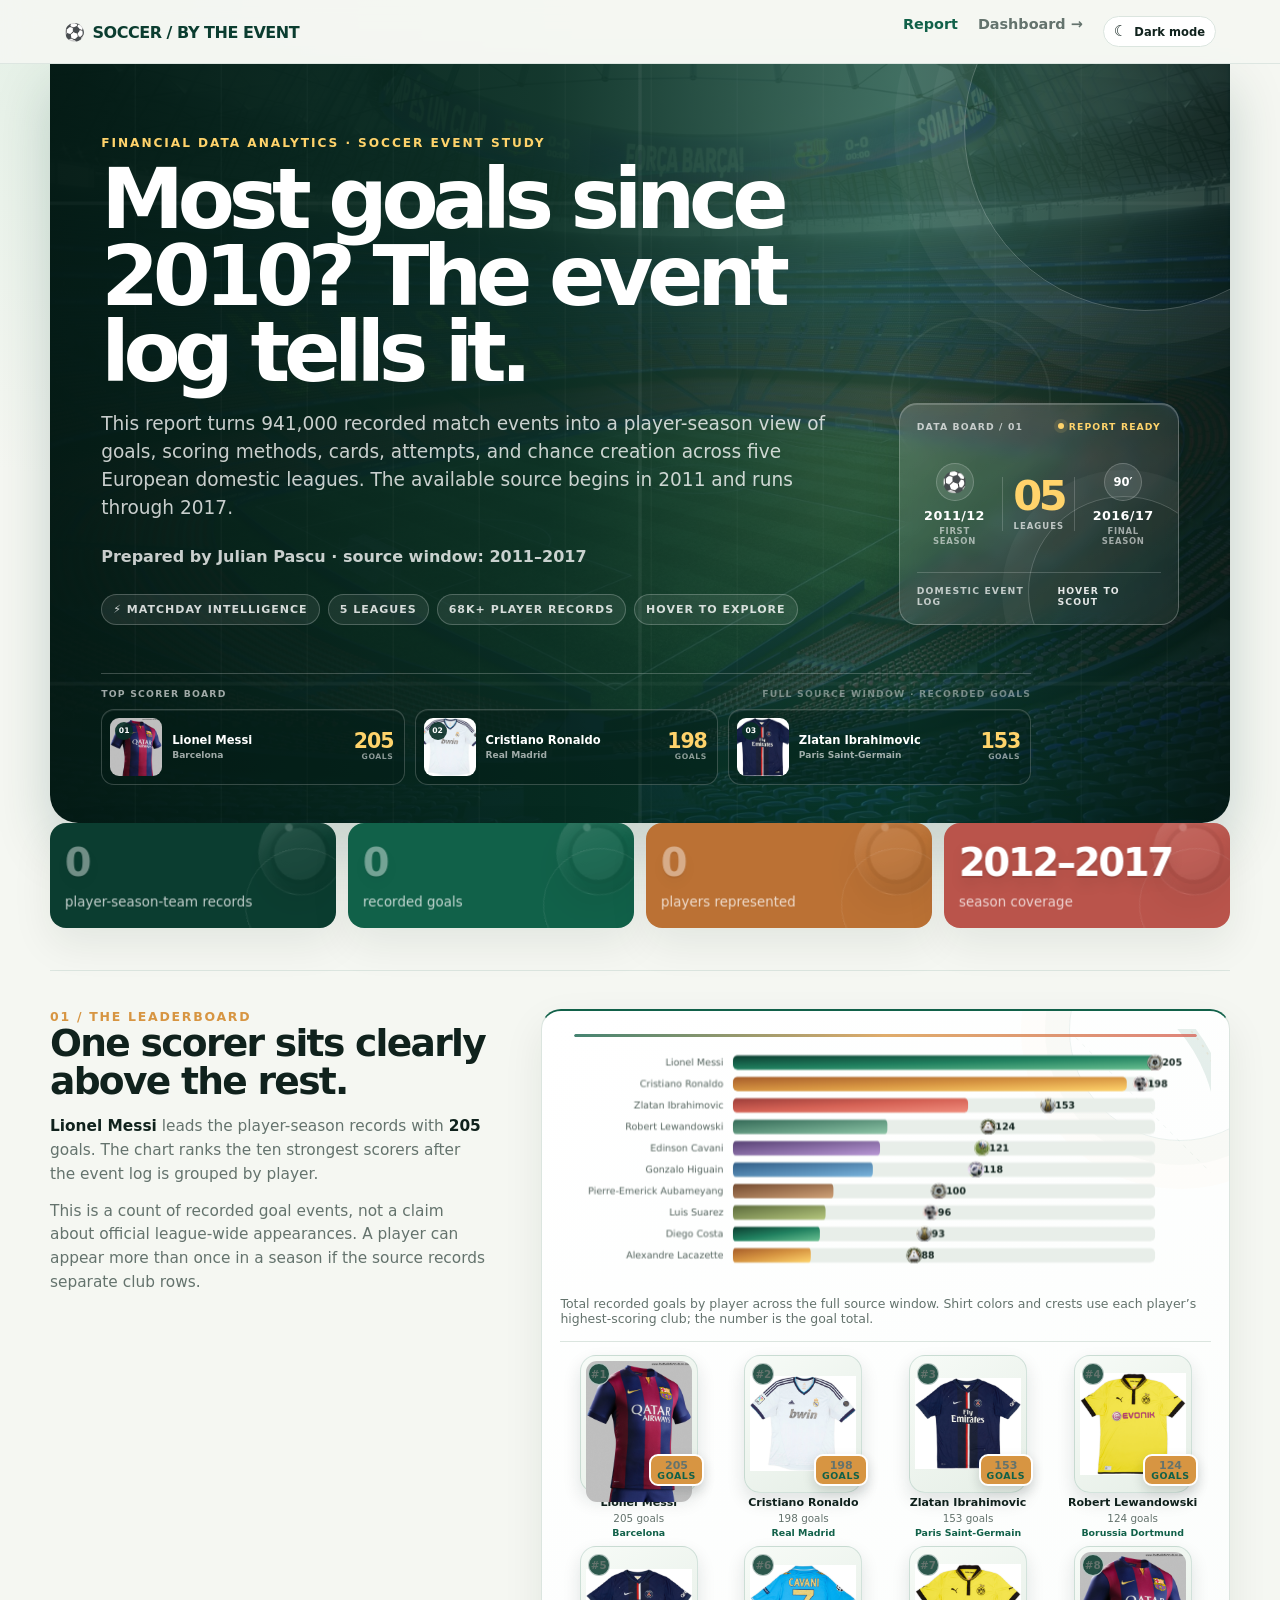
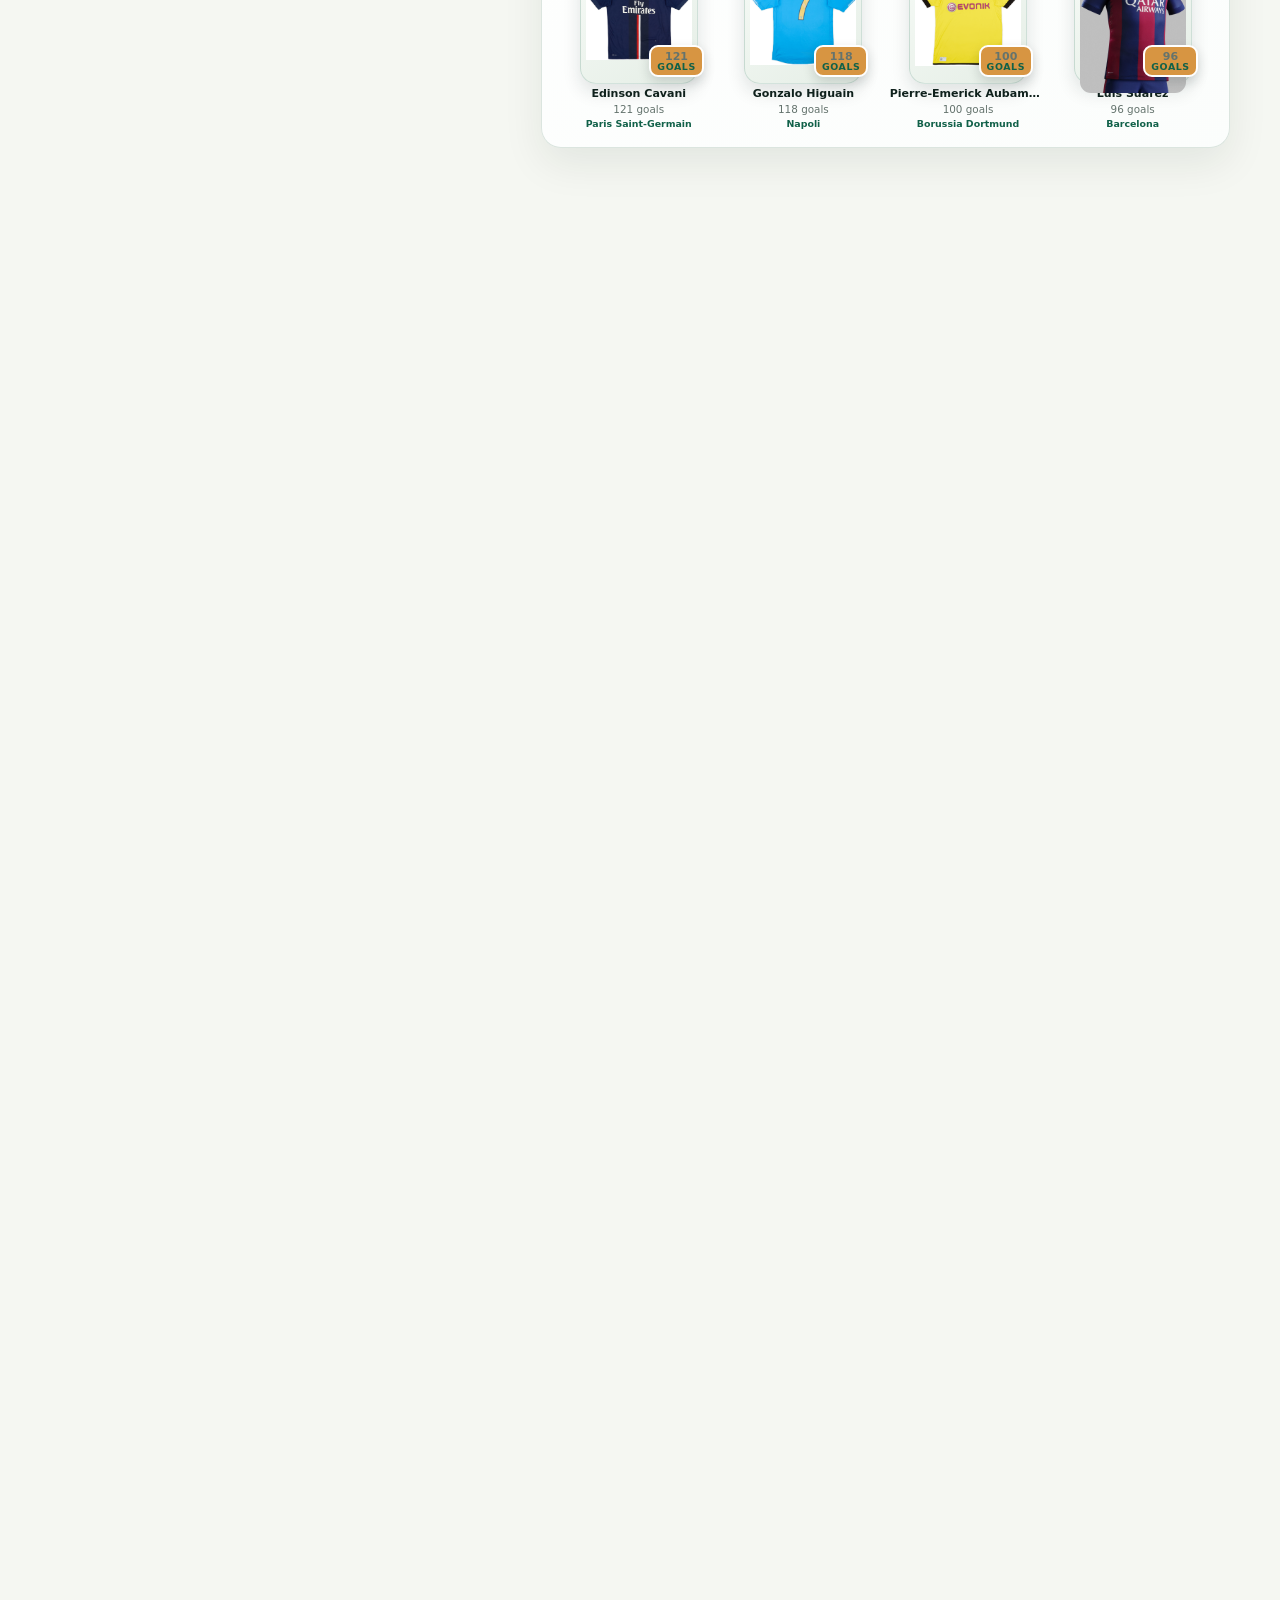
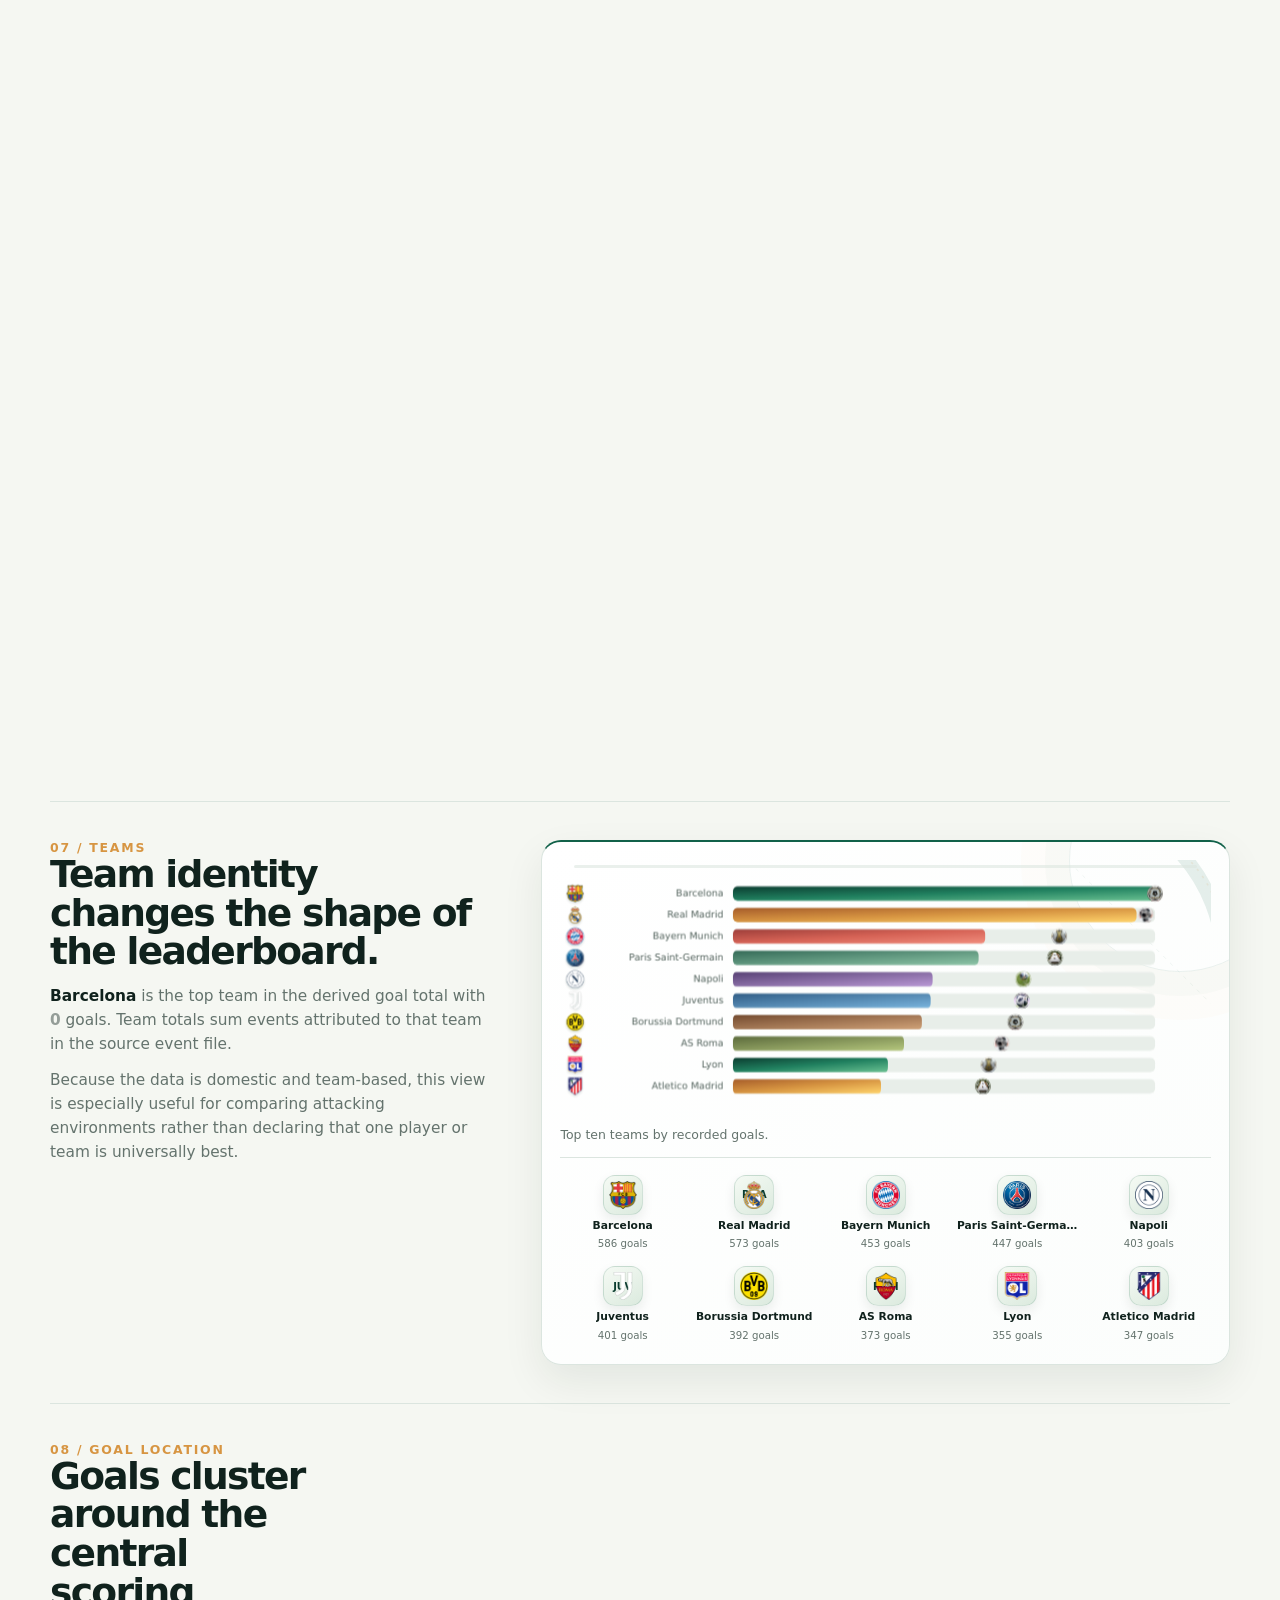
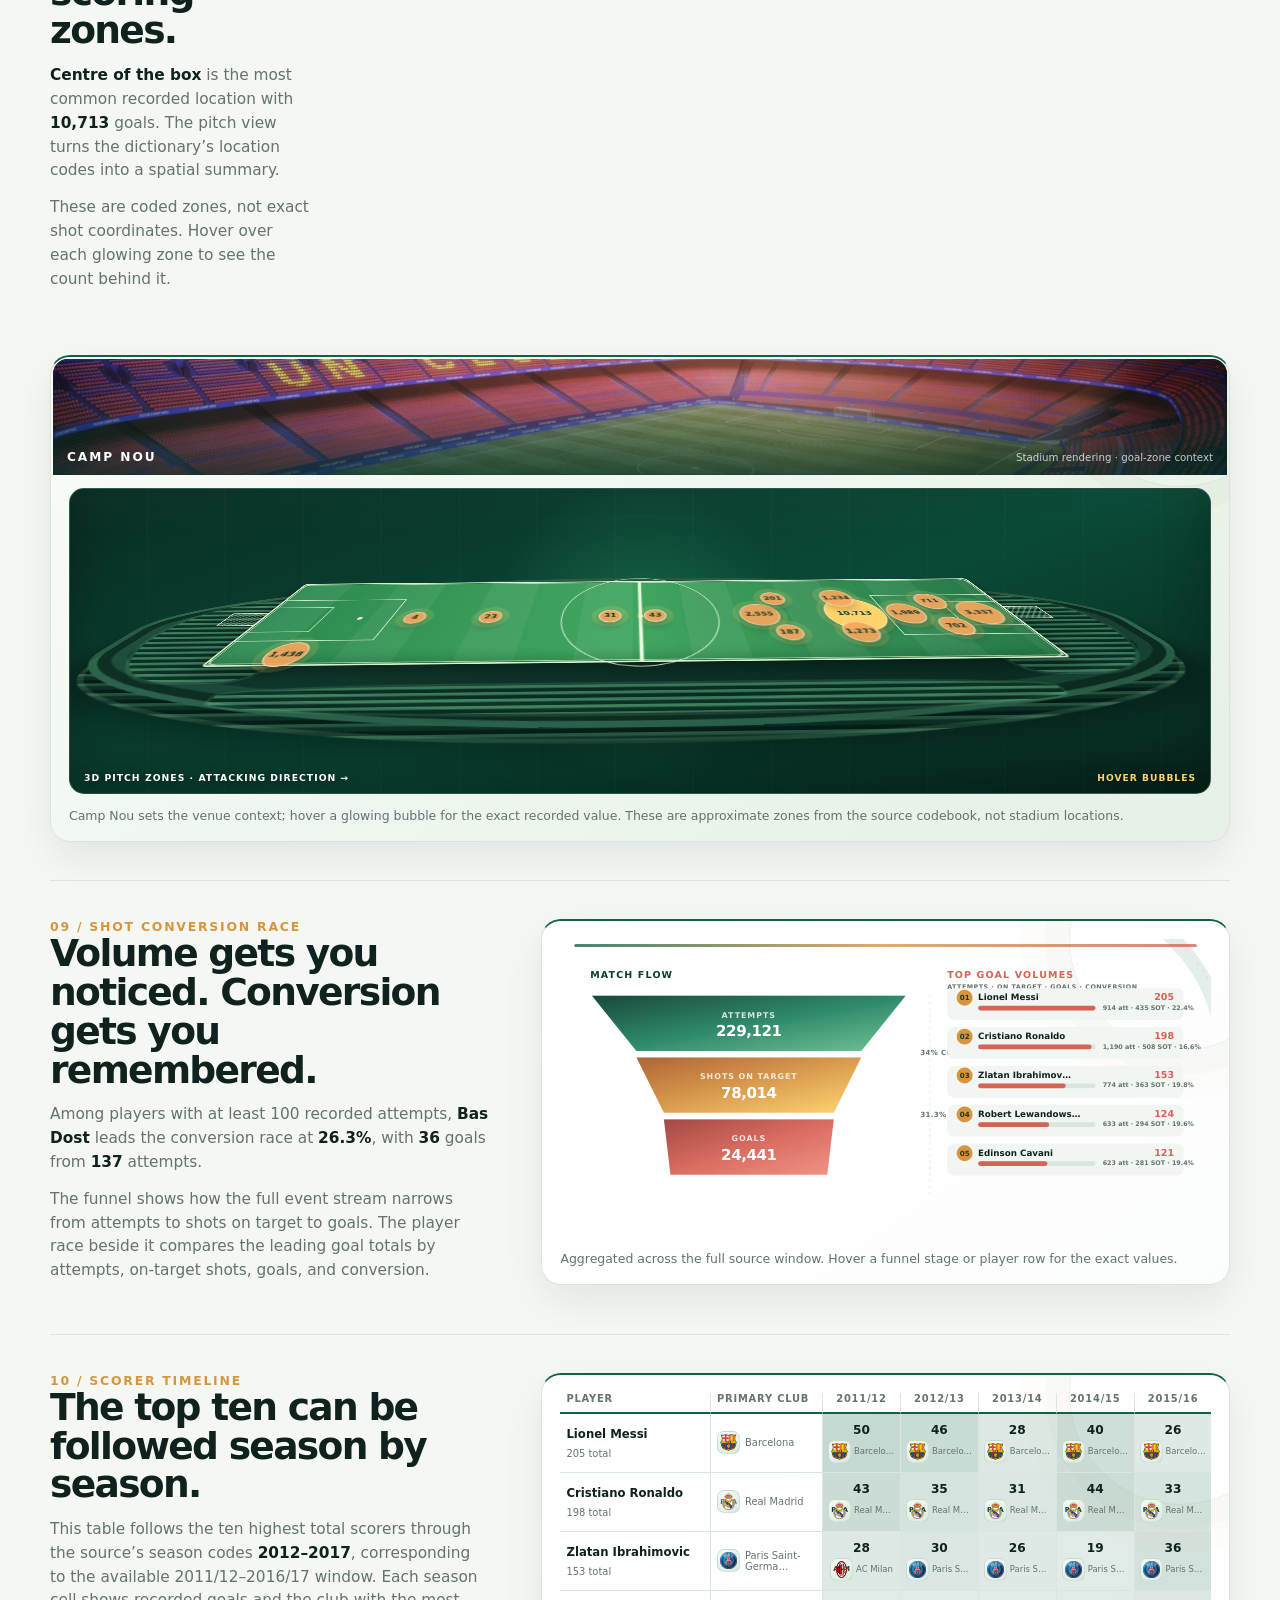
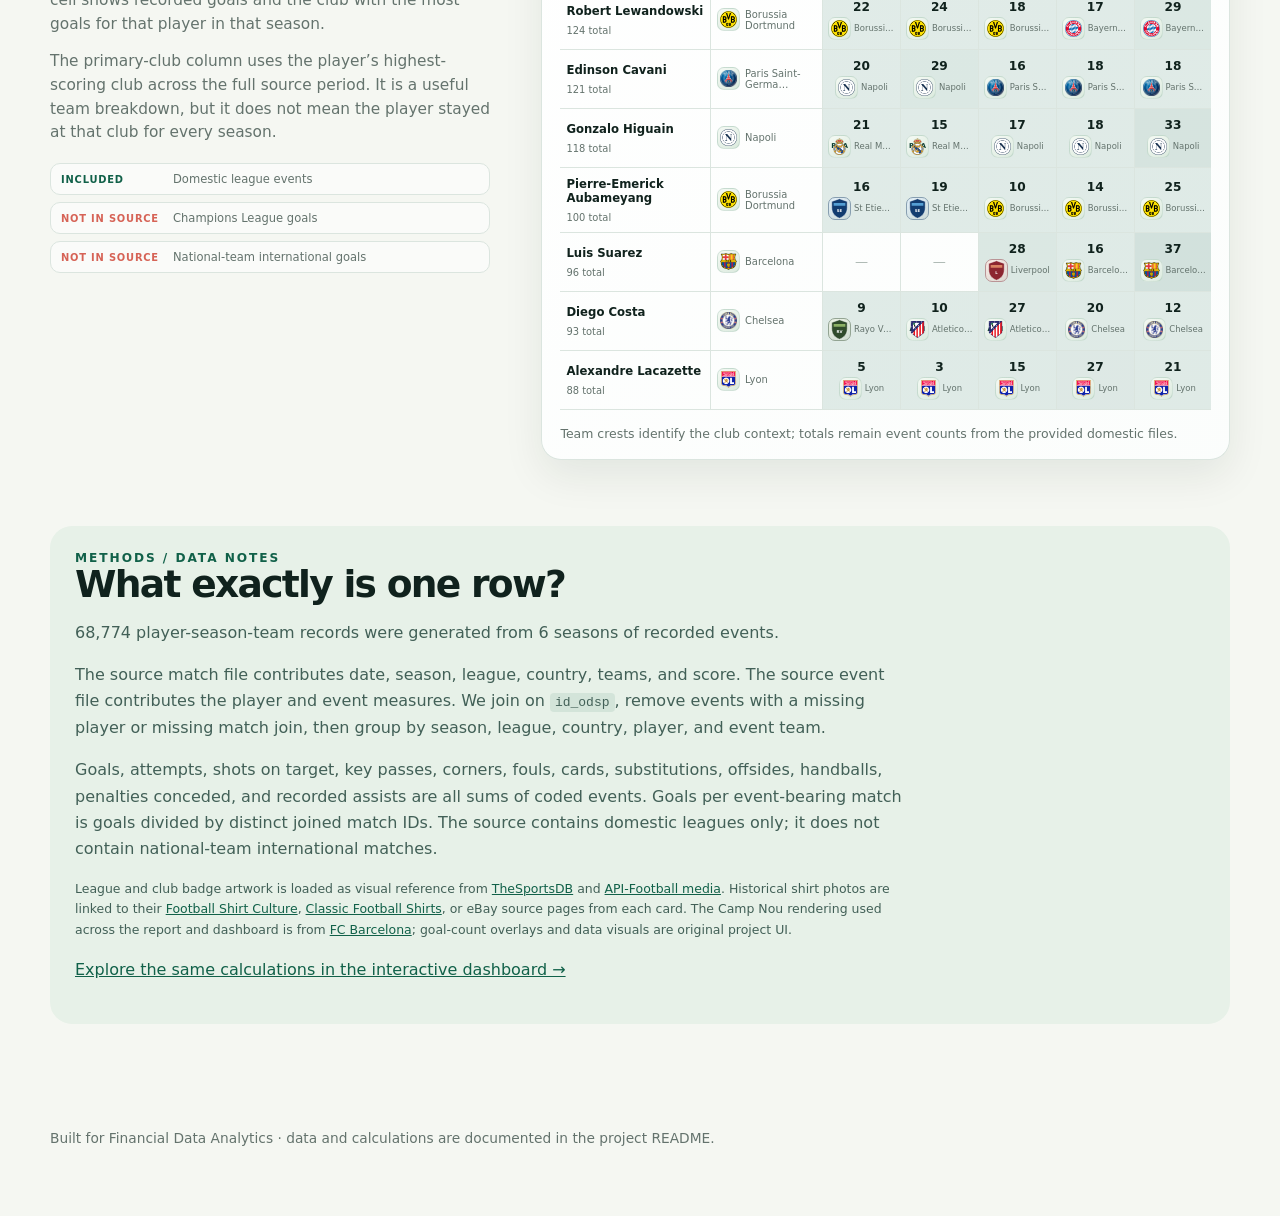
==== index.html @ c932a3b1 "Animate Messi walking through Camp Nou tunnel" ====
<!doctype html>
<html lang="en">
<head>
  <meta charset="utf-8">
  <meta name="viewport" content="width=device-width, initial-scale=1">
  <title>Soccer, by the event | Report</title>
  <link rel="preload" as="image" href="assets/stadium/camp-nou-players-entrance.jpg">
  <link rel="stylesheet" href="assets/styles.css">
  <script>
    try {
      const savedTheme = localStorage.getItem('soccer-theme');
      if (savedTheme === 'dark' || savedTheme === 'light') document.documentElement.dataset.theme = savedTheme;
    } catch (error) {}
  </script>
  <script defer src="assets/site.js"></script>
</head>
<body data-page="report">
  <div class="site-intro" id="site-intro" role="presentation">
    <div class="site-intro-tunnel" aria-hidden="true">
      <div class="site-intro-tunnel-photo"><img src="assets/stadium/camp-nou-players-entrance.jpg" alt=""></div>
      <div class="site-intro-player"><img src="assets/stadium/lionel-messi-walk.jpg" alt=""></div>
      <div class="site-intro-tunnel-frame"></div>
      <div class="site-intro-light site-intro-light-one"></div>
      <div class="site-intro-light site-intro-light-two"></div>
      <div class="site-intro-light site-intro-light-three"></div>
    </div>
    <div class="site-intro-content">
      <div class="site-intro-mark"><span>LIVE FROM THE ARCHIVE</span><strong>ENTERING CAMP NOU</strong></div>
      <div class="site-intro-rule"></div>
      <div class="site-intro-loading"><i></i><span>OPENING THE MATCHDAY REPORT</span><b>2011—17</b></div>
    </div>
    <div class="site-intro-credit">PHOTO: S. PLAINE · MESSI: F. SCHERTZER · CC BY-SA 3.0</div>
    <button class="site-intro-skip" id="skip-intro" type="button">SKIP INTRO <span aria-hidden="true">↗</span></button>
  </div>
  <nav class="site-nav">
    <a class="brand" href="index.html">SOCCER / BY THE EVENT</a>
    <div class="nav-links"><a class="active" href="index.html">Report</a><a href="dashboard.html">Dashboard →</a><button class="theme-toggle" id="theme-toggle" type="button" aria-pressed="false"><span aria-hidden="true">☾</span><span>Dark mode</span></button></div>
  </nav>

  <main>
    <header class="hero">
      <div class="hero-layout">
        <div class="hero-copy">
          <div class="eyebrow">Financial Data Analytics · Soccer event study</div>
          <h1>Most goals since 2010? The event log tells it.</h1>
          <p class="lede">This report turns 941,000 recorded match events into a player-season view of goals, scoring methods, cards, attempts, and chance creation across five European domestic leagues. The available source begins in 2011 and runs through 2017.</p>
          <p class="byline">Prepared by Julian Pascu · source window: 2011–2017</p>
          <div class="hero-meta"><span>⚡ MATCHDAY INTELLIGENCE</span><span>5 LEAGUES</span><span>68K+ PLAYER RECORDS</span><span>HOVER TO EXPLORE</span></div>
        </div>
        <aside class="hero-matchcard" aria-label="Report matchday snapshot">
          <div class="hero-matchcard-head"><span>DATA BOARD / 01</span><span class="hero-live"><i></i> REPORT READY</span></div>
          <div class="hero-scoreboard">
            <div class="hero-score-side"><span class="hero-ball">⚽</span><strong>2011/12</strong><small>FIRST SEASON</small></div>
            <div class="hero-score"><strong>05</strong><span>LEAGUES</span></div>
            <div class="hero-score-side"><span class="hero-whistle">90′</span><strong>2016/17</strong><small>FINAL SEASON</small></div>
          </div>
          <div class="hero-pitch-line"><span>DOMESTIC EVENT LOG</span><strong>HOVER TO SCOUT</strong></div>
        </aside>
      </div>
      <div class="hero-topline">
        <div class="hero-feature-head"><span>TOP SCORER BOARD</span><span>FULL SOURCE WINDOW · RECORDED GOALS</span></div>
        <div class="hero-player-rail" id="hero-top-players" aria-label="Top three recorded scorers"></div>
      </div>
    </header>

    <section class="content-shell">
      <div class="stat-grid">
        <div class="stat-card"><span class="stat-value" id="report-rows">—</span><span class="stat-label">player-season-team records</span></div>
        <div class="stat-card"><span class="stat-value" id="report-goals">—</span><span class="stat-label">recorded goals</span></div>
        <div class="stat-card"><span class="stat-value" id="report-players">—</span><span class="stat-label">players represented</span></div>
        <div class="stat-card"><span class="stat-value" id="report-seasons">—</span><span class="stat-label">season coverage</span></div>
      </div>

      <p id="load-error" class="finding"></p>

      <section class="report-section">
        <div><div class="section-number">01 / THE LEADERBOARD</div><h2>One scorer sits clearly above the rest.</h2><p class="finding"><strong id="top-scorer">Loading…</strong> leads the player-season records with <strong id="top-scorer-goals">—</strong> goals. The chart ranks the ten strongest scorers after the event log is grouped by player.</p><p class="finding">This is a count of recorded goal events, not a claim about official league-wide appearances. A player can appear more than once in a season if the source records separate club rows.</p></div>
        <div class="chart-card"><div class="chart-plot" id="chart-top-scorers"></div><p class="chart-note">Total recorded goals by player across the full source window. Shirt colors and crests use each player’s highest-scoring club; the number is the goal total.</p><div class="scorer-shirts" id="scorer-shirts" aria-label="Top scorer goal shirts"></div></div>
      </section>

      <section class="report-section">
        <div><div class="section-number">02 / TIME</div><h2>Scoring volume moves from season to season.</h2><p class="finding">The highest-scoring season is <strong id="top-season">—</strong>, with <strong id="top-season-goals">—</strong> recorded goals in the derived player-season file.</p><p class="finding">A season total reflects both the number of matches in the source and the amount of event coverage available. The line is useful for comparison within this database, not as a complete historical league census.</p></div>
        <div class="chart-card"><div class="chart-plot" id="chart-season-goals"></div><p class="chart-note">Recorded goals summed by season code.</p></div>
      </section>

      <section class="report-section">
        <div><div class="section-number">03 / LEAGUES</div><h2>The leagues do not contribute equally to the goal total.</h2><p class="finding"><strong id="top-league">—</strong> contributes the largest league total at <strong id="top-league-goals">—</strong> goals. This difference is shaped by league size, season coverage, and the number of recorded events.</p><p class="finding">The codebook uses compact league labels. In the source, they correspond to the five domestic competitions in Germany, England, France, Italy, and Spain.</p></div>
        <div class="chart-card"><div class="chart-plot" id="chart-league-goals"></div><p class="chart-note">Recorded goals by league code. The league identity rail below is the single emblem view for this report.</p><div class="identity-rail league-rail" id="league-badges" aria-label="League emblems"></div></div>
      </section>

      <section class="report-section">
        <div><div class="section-number">04 / CONTRIBUTION</div><h2>Creating a goal is broader than scoring one.</h2><p class="finding"><strong id="top-contributor">—</strong> leads on the combined contribution measure with <strong id="top-contributor-value">—</strong> goals plus recorded assists.</p><p class="finding">Assists are conservatively counted when a goal attempt has a nonmissing assisting player in the event record. That definition is reproducible, but it may differ from an official provider’s assist rules.</p></div>
        <div class="chart-card"><div class="chart-plot" id="chart-contributions"></div><p class="chart-note">Goals plus recorded goal assists, ranked by player.</p></div>
      </section>

      <section class="report-section">
        <div><div class="section-number">05 / SCORING METHOD</div><h2>The right foot is the most common recorded scoring method.</h2><p class="finding"><strong id="top-method">—</strong> accounts for <strong id="top-method-goals">—</strong> recorded goals in the default method view. The codebook records body part, scoring situation, shot placement, and assist method for shot events.</p><p class="finding">The dashboard makes this comparison interactive: choose body part, scoring situation, or assist method, then filter by season, league, team, or player.</p></div>
        <div class="chart-card"><div class="chart-plot" id="chart-methods"></div><p class="chart-note">Recorded goals by body part. “Method” is based on the event codebook.</p></div>
      </section>

      <section class="report-section">
        <div><div class="section-number">06 / DISCIPLINE</div><h2>The same player-event stream also reveals who collects cards.</h2><p class="finding"><strong id="top-card-player">—</strong> has the most recorded yellow cards at <strong id="top-card-value">—</strong>. Yellow cards are event type 4 in the dictionary.</p><p class="finding">Second yellows and red cards remain separate fields in the dashboard table, so a reader can inspect the difference between ordinary cautions and sendings-off.</p></div>
        <div class="chart-card"><div class="chart-plot" id="chart-cards"></div><p class="chart-note">Recorded yellow cards by league code.</p></div>
      </section>

      <section class="report-section">
        <div><div class="section-number">07 / TEAMS</div><h2>Team identity changes the shape of the leaderboard.</h2><p class="finding"><strong id="top-team">—</strong> is the top team in the derived goal total with <strong id="top-team-goals">—</strong> goals. Team totals sum events attributed to that team in the source event file.</p><p class="finding">Because the data is domestic and team-based, this view is especially useful for comparing attacking environments rather than declaring that one player or team is universally best.</p></div>
        <div class="chart-card"><div class="chart-plot" id="chart-teams"></div><p class="chart-note">Top ten teams by recorded goals.</p><div class="identity-rail" id="club-badges" aria-label="Top club emblems"></div></div>
      </section>

      <section class="report-section">
        <div><div class="section-number">08 / GOAL LOCATION</div><h2>Goals cluster around the central scoring zones.</h2><p class="finding"><strong id="top-location">—</strong> is the most common recorded location with <strong id="top-location-goals">—</strong> goals. The pitch view turns the dictionary’s location codes into a spatial summary.</p><p class="finding">These are coded zones, not exact shot coordinates. Hover over each glowing zone to see the count behind it.</p></div>
        <div class="chart-card pitch-card"><div class="stadium-visual"><img src="assets/stadium/camp-nou-render.jpg" alt="Architectural rendering of Camp Nou" loading="lazy" decoding="async"><div><strong>CAMP NOU</strong><span>Stadium rendering · goal-zone context</span></div></div><div class="pitch-3d-stage" id="chart-location" role="group" aria-label="Three-dimensional football pitch with interactive goal-location bubbles">
          <div class="stadium-scene"><div class="stadium-bowl">
            <div class="stadium-seats stadium-seats-outer"></div><div class="stadium-seats stadium-seats-inner"></div>
            <div class="stadium-stand stadium-stand-top"></div><div class="stadium-stand stadium-stand-bottom"></div><div class="stadium-stand stadium-stand-left"></div><div class="stadium-stand stadium-stand-right"></div>
            <div class="stadium-pitch-wrap"><div class="stadium-pitch">
              <span class="pitch-halfway"></span><span class="pitch-center-circle"><i></i></span>
              <span class="pitch-penalty-area pitch-penalty-left"><i class="pitch-six-yard"></i><i class="pitch-spot"></i></span><span class="pitch-penalty-area pitch-penalty-right"><i class="pitch-six-yard"></i><i class="pitch-spot"></i></span>
              <span class="pitch-corner pitch-corner-tl"></span><span class="pitch-corner pitch-corner-tr"></span><span class="pitch-corner pitch-corner-bl"></span><span class="pitch-corner pitch-corner-br"></span>
              <span class="pitch-goal pitch-goal-left"></span><span class="pitch-goal pitch-goal-right"></span><div class="pitch-bubbles" aria-label="Goal-location bubbles"></div>
            </div></div>
          </div></div><div class="pitch-3d-caption"><span>3D PITCH ZONES · ATTACKING DIRECTION →</span><strong>HOVER BUBBLES</strong></div>
        </div><p class="chart-note">Camp Nou sets the venue context; hover a glowing bubble for the exact recorded value. These are approximate zones from the source codebook, not stadium locations.</p></div>
      </section>

      <section class="report-section">
        <div><div class="section-number">09 / SHOT CONVERSION RACE</div><h2>Volume gets you noticed. Conversion gets you remembered.</h2><p class="finding">Among players with at least 100 recorded attempts, <strong id="conversion-leader">—</strong> leads the conversion race at <strong id="conversion-leader-rate">—</strong>, with <strong id="conversion-leader-goals">—</strong> goals from <strong id="conversion-leader-attempts">—</strong> attempts.</p><p class="finding">The funnel shows how the full event stream narrows from attempts to shots on target to goals. The player race beside it compares the leading goal totals by attempts, on-target shots, goals, and conversion.</p></div>
        <div class="chart-card conversion-card"><div class="chart-plot" id="chart-conversion-funnel"></div><p class="chart-note">Aggregated across the full source window. Hover a funnel stage or player row for the exact values.</p></div>
      </section>

      <section class="report-section scorer-timeline-section">
        <div>
          <div class="section-number">10 / SCORER TIMELINE</div>
          <h2>The top ten can be followed season by season.</h2>
          <p class="finding">This table follows the ten highest total scorers through the source’s season codes <strong>2012–2017</strong>, corresponding to the available 2011/12–2016/17 window. Each season cell shows recorded goals and the club with the most goals for that player in that season.</p>
          <p class="finding">The primary-club column uses the player’s highest-scoring club across the full source period. It is a useful team breakdown, but it does not mean the player stayed at that club for every season.</p>
          <div class="scope-grid" aria-label="Competition coverage">
            <div class="scope-item scope-included"><strong>INCLUDED</strong><span>Domestic league events</span></div>
            <div class="scope-item scope-missing"><strong>NOT IN SOURCE</strong><span>Champions League goals</span></div>
            <div class="scope-item scope-missing"><strong>NOT IN SOURCE</strong><span>National-team international goals</span></div>
          </div>
        </div>
        <div class="chart-card timeline-card"><div id="top-scorer-timeline" class="timeline-wrap"></div><p class="chart-note">Team crests identify the club context; totals remain event counts from the provided domestic files.</p></div>
      </section>

      <section class="method-card">
        <div class="eyebrow">Methods / data notes</div>
        <h2>What exactly is one row?</h2>
        <p id="rows-note">Loading the derived row count…</p>
        <p>The source match file contributes date, season, league, country, teams, and score. The source event file contributes the player and event measures. We join on <code>id_odsp</code>, remove events with a missing player or missing match join, then group by season, league, country, player, and event team.</p>
        <p>Goals, attempts, shots on target, key passes, corners, fouls, cards, substitutions, offsides, handballs, penalties conceded, and recorded assists are all sums of coded events. Goals per event-bearing match is goals divided by distinct joined match IDs. The source contains domestic leagues only; it does not contain national-team international matches.</p>
        <p class="asset-credit">League and club badge artwork is loaded as visual reference from <a href="https://www.thesportsdb.com/" target="_blank" rel="noreferrer">TheSportsDB</a> and <a href="https://www.api-football.com/" target="_blank" rel="noreferrer">API-Football media</a>. Historical shirt photos are linked to their <a href="https://www.footballshirtculture.com/" target="_blank" rel="noreferrer">Football Shirt Culture</a>, <a href="https://www.classicfootballshirts.co.uk/" target="_blank" rel="noreferrer">Classic Football Shirts</a>, or eBay source pages from each card. The Camp Nou rendering used across the report and dashboard is from <a href="https://www.fcbarcelona.com/en/club/news/3532388/barcelona-city-councils-government-commission-approves-first-phase-of-works-licence-for-restructure-of-camp-nou" target="_blank" rel="noreferrer">FC Barcelona</a>; goal-count overlays and data visuals are original project UI.</p>
        <p><a href="dashboard.html">Explore the same calculations in the interactive dashboard →</a></p>
      </section>
    </section>
  </main>
  <footer class="content-shell footer">Built for Financial Data Analytics · data and calculations are documented in the project README.</footer>
</body>
</html>
---- assets/styles.css ----
:root {
  --ink: #10221d;
  --muted: #64736d;
  --paper: #f5f7f2;
  --card: #ffffff;
  --line: #dbe5df;
  --green: #116149;
  --green-dark: #0b3d30;
  --mint: #cfe8d8;
  --gold: #d79542;
  --coral: #d66356;
  --shadow: 0 16px 40px rgba(16, 34, 29, .08);
  font-family: Inter, ui-sans-serif, system-ui, -apple-system, BlinkMacSystemFont, "Segoe UI", sans-serif;
  color: var(--ink);
  background: var(--paper);
}

* { box-sizing: border-box; }
body { margin: 0; overflow-x: hidden; background: radial-gradient(circle at 8% 0%, rgba(207, 232, 216, .5), transparent 30rem), var(--paper); color: var(--ink); }
a { color: var(--green); }
.site-intro { position: fixed; inset: 0; z-index: 100; display: grid; place-items: center; overflow: hidden; background: #08120f; color: #fff; pointer-events: auto; }
.site-intro::before { position: absolute; inset: -25%; z-index: 4; content: ''; background: radial-gradient(circle at 50% 48%, rgba(255,225,162,.2), transparent 17%), radial-gradient(circle at 50% 42%, rgba(38,151,106,.24), transparent 47%); animation: intro-glow 3s ease-out both; pointer-events: none; }
.site-intro-tunnel { position: absolute; inset: 0; overflow: hidden; perspective: 1000px; perspective-origin: 50% 45%; background: #07110e; }
.site-intro-tunnel::after { position: absolute; inset: 0; z-index: 6; content: ''; pointer-events: none; background: radial-gradient(ellipse at 50% 44%, transparent 24%, rgba(0,0,0,.16) 58%, rgba(0,0,0,.8) 100%), linear-gradient(180deg, rgba(0,0,0,.2), transparent 30%, transparent 68%, rgba(0,0,0,.45)); }
.site-intro-tunnel-photo { position: absolute; inset: -8%; z-index: 1; overflow: hidden; transform-origin: 50% 44%; animation: intro-walk-camera 3s cubic-bezier(.2,.72,.18,1) both; will-change: transform; }
.site-intro-tunnel-photo::after { position: absolute; inset: 0; content: ''; background: linear-gradient(90deg, rgba(8,15,13,.38), transparent 25% 74%, rgba(8,15,13,.42)), linear-gradient(180deg, rgba(4,12,10,.22), transparent 38%, rgba(4,12,10,.38)); mix-blend-mode: multiply; pointer-events: none; }
.site-intro-tunnel-photo img { display: block; width: 100%; height: 100%; object-fit: cover; object-position: center 48%; filter: saturate(.9) contrast(1.08) brightness(.76); }
.site-intro-player { position: absolute; bottom: -15%; left: 50%; z-index: 4; width: min(330px, 29vw); aspect-ratio: 960 / 2267; overflow: hidden; clip-path: polygon(47% 11%, 63% 10%, 74% 16%, 84% 24%, 91% 39%, 92% 50%, 86% 61%, 78% 67%, 78% 74%, 86% 88%, 81% 98%, 70% 100%, 60% 91%, 55% 100%, 40% 100%, 33% 94%, 38% 80%, 40% 71%, 34% 67%, 23% 60%, 10% 57%, 6% 50%, 10% 42%, 19% 39%, 29% 34%, 35% 27%, 45% 21%); opacity: 0; transform-origin: 50% 92%; filter: drop-shadow(0 20px 20px rgba(0,0,0,.38)); animation: intro-messi-walk 3s cubic-bezier(.2,.72,.18,1) both; will-change: transform, opacity; }
.site-intro-player img { display: block; width: 100%; height: 100%; object-fit: cover; object-position: center; filter: saturate(.72) contrast(1.12) brightness(.78); }
.site-intro-tunnel-frame { position: absolute; inset: 4%; z-index: 5; border: 1px solid rgba(255,239,194,.26); box-shadow: inset 0 0 0 1px rgba(4,15,11,.36), inset 0 0 80px rgba(0,0,0,.32); opacity: .8; transform: scale(.98); animation: intro-frame-drift 3s ease-out both; pointer-events: none; }
.site-intro-light { position: absolute; z-index: 5; left: 50%; width: 24%; height: 4px; border-radius: 99px; background: #fff4ca; box-shadow: 0 0 18px 6px rgba(255,227,153,.34); opacity: 0; transform: translateX(-50%) scaleX(.2); mix-blend-mode: screen; animation: intro-light-streak 3s ease-in-out both; pointer-events: none; }
.site-intro-light-one { top: 13%; animation-delay: .25s; }
.site-intro-light-two { top: 23%; width: 32%; animation-delay: .55s; }
.site-intro-light-three { top: 34%; width: 42%; animation-delay: .85s; }
.site-intro-content { position: relative; z-index: 8; align-self: end; width: min(550px, calc(100% - 48px)); margin-bottom: clamp(58px, 10vh, 96px); text-align: center; text-shadow: 0 2px 14px rgba(0,0,0,.58); }
.site-intro-mark { display: grid; gap: 7px; opacity: 0; transform: translateY(14px); animation: intro-rise .7s .78s cubic-bezier(.2, .8, .2, 1) forwards; }
.site-intro-mark span { color: rgba(255,255,255,.6); font-size: .55rem; font-weight: 900; letter-spacing: .22em; }
.site-intro-mark strong { color: #fff; font-size: clamp(1.05rem, 2.5vw, 1.45rem); letter-spacing: .18em; }
.site-intro-rule { width: 0; height: 2px; margin: 21px auto 14px; background: linear-gradient(90deg, transparent, #ffd36b, transparent); animation: intro-rule .75s 1.1s ease-out forwards; }
.site-intro-loading { display: flex; align-items: center; justify-content: center; gap: 12px; opacity: 0; color: rgba(255,255,255,.68); font-size: .6rem; font-weight: 850; letter-spacing: .14em; animation: intro-rise .55s 1.25s ease-out forwards; }
.site-intro-loading i { display: block; width: 6px; height: 6px; border-radius: 50%; background: #ffd36b; box-shadow: 0 0 0 5px rgba(255,211,107,.12); animation: intro-pulse .8s ease-in-out infinite alternate; }
.site-intro-loading b { color: #ffd36b; font-size: .58rem; }
.site-intro-credit { position: absolute; bottom: 22px; left: 22px; z-index: 8; color: rgba(255,255,255,.42); font-size: .5rem; font-weight: 800; letter-spacing: .1em; }
.site-intro-skip { position: absolute; right: 22px; bottom: 20px; z-index: 8; padding: 8px 10px; border: 1px solid rgba(255,255,255,.28); border-radius: 999px; background: rgba(2,18,12,.38); color: rgba(255,255,255,.78); font-size: .6rem; font-weight: 850; letter-spacing: .1em; cursor: pointer; }
.site-intro-skip:hover, .site-intro-skip:focus-visible { border-color: #ffd36b; background: rgba(255,211,107,.14); color: #fff; outline: none; }
.site-intro.is-complete { opacity: 0; visibility: hidden; transform: scale(1.035); transition: opacity .45s ease, visibility 0s linear .45s, transform .45s ease; }
.scroll-progress { position: fixed; top: 0; left: 0; z-index: 1000; width: 100%; height: 3px; overflow: hidden; background: transparent; pointer-events: none; }
.scroll-progress span { display: block; width: var(--scroll-progress, 0%); height: 100%; background: linear-gradient(90deg, #42a67e, #ffd36b 62%, #ed7a6c); box-shadow: 0 0 12px rgba(255,211,107,.58); transition: width .12s linear; }

.site-nav {
  position: sticky;
  top: 0;
  z-index: 10;
  display: flex;
  align-items: center;
  justify-content: space-between;
  padding: 16px clamp(20px, 5vw, 72px);
  background: rgba(245, 247, 242, .92);
  border-bottom: 1px solid rgba(219, 229, 223, .9);
  backdrop-filter: blur(16px);
}
.brand { color: var(--green-dark); font-weight: 800; letter-spacing: -.03em; text-decoration: none; }
.brand::before { content: '⚽'; margin-right: 8px; font-size: 1.05em; }
.nav-links { display: flex; gap: 20px; font-size: .9rem; }
.nav-links a { text-decoration: none; color: var(--muted); font-weight: 650; }
.nav-links a:hover, .nav-links a.active { color: var(--green); }
.theme-toggle { display: inline-flex; align-items: center; justify-content: center; gap: 7px; width: auto; min-width: 112px; padding: 7px 10px; border: 1px solid var(--line); border-radius: 999px; background: var(--card); color: var(--ink); font-size: .72rem; font-weight: 800; white-space: nowrap; }
.theme-toggle:hover { background: var(--mint); color: var(--green-dark); }
.theme-toggle span:first-child { font-size: .95rem; line-height: 1; }

.hero, .content-shell { width: min(1180px, calc(100% - 40px)); margin: 0 auto; }
.hero { position: relative; overflow: hidden; padding: clamp(42px, 6vw, 72px) clamp(24px, 4vw, 58px) 38px; color: white; background: linear-gradient(90deg, rgba(4,27,21,.98) 0%, rgba(6,44,33,.94) 42%, rgba(9,69,51,.76) 72%, rgba(5,31,24,.82) 100%), url('stadium/camp-nou-render.jpg') 78% center / cover no-repeat, linear-gradient(128deg, #061f19 0%, #0b4e3b 56%, #1c7656 100%); border-radius: 0 0 28px 28px; box-shadow: 0 24px 56px rgba(11,61,48,.2); }
.hero::before, .dashboard-header::before { content: ''; position: absolute; inset: 0; opacity: .18; pointer-events: none; background: radial-gradient(circle at 78% 44%, transparent 0 78px, rgba(255,255,255,.28) 79px 80px, transparent 81px), linear-gradient(90deg, transparent 0 49.8%, rgba(255,255,255,.32) 49.9% 50.1%, transparent 50.2%), repeating-linear-gradient(90deg, transparent 0 84px, rgba(255,255,255,.14) 85px 86px), linear-gradient(180deg, transparent 0 18%, rgba(255,255,255,.2) 18.2% 18.5%, transparent 18.7% 81.3%, rgba(255,255,255,.2) 81.5% 81.8%, transparent 82%); }
.hero::after { content: ''; position: absolute; right: -96px; top: -115px; width: 360px; height: 360px; border: 1px solid rgba(255,255,255,.24); border-radius: 50%; box-shadow: 0 0 0 34px rgba(255,255,255,.04), 0 0 0 70px rgba(255,255,255,.035); pointer-events: none; }
.hero > *, .dashboard-header > * { position: relative; z-index: 1; }
.hero-layout { display: grid; grid-template-columns: minmax(0, 1.45fr) minmax(280px, .55fr); gap: clamp(28px, 5vw, 64px); align-items: end; }
.hero-copy { max-width: 760px; min-width: 0; }
.hero-matchcard { position: relative; justify-self: end; width: 100%; max-width: 350px; overflow: hidden; padding: 17px; border: 1px solid rgba(255,255,255,.24); border-radius: 18px; background: linear-gradient(145deg, rgba(255,255,255,.15), rgba(255,255,255,.05)); box-shadow: inset 0 1px 0 rgba(255,255,255,.18), 0 18px 34px rgba(4, 28, 21, .18); backdrop-filter: blur(7px); }
.hero-matchcard::before { position: absolute; right: -42px; bottom: -64px; width: 190px; height: 190px; content: ''; border: 1px solid rgba(255,255,255,.2); border-radius: 50%; box-shadow: 0 0 0 26px rgba(255,255,255,.04); pointer-events: none; }
.hero-matchcard-head, .hero-pitch-line { display: flex; align-items: center; justify-content: space-between; gap: 10px; color: rgba(255,255,255,.7); font-size: .58rem; font-weight: 850; letter-spacing: .12em; }
.hero-live { display: inline-flex; align-items: center; gap: 5px; color: #ffd36b; }
.hero-live i { display: block; width: 6px; height: 6px; border-radius: 50%; background: #ffd36b; box-shadow: 0 0 0 4px rgba(255,211,107,.12); animation: live-pulse 1.5s ease-in-out infinite; }
.hero-scoreboard { position: relative; z-index: 1; display: grid; grid-template-columns: 1fr auto 1fr; gap: 10px; align-items: center; margin: 31px 0 26px; }
.hero-score-side { display: grid; justify-items: center; gap: 3px; text-align: center; }
.hero-score-side strong { font-size: .8rem; letter-spacing: .03em; }
.hero-score-side small { color: rgba(255,255,255,.57); font-size: .53rem; font-weight: 800; letter-spacing: .08em; }
.hero-ball, .hero-whistle { display: grid; place-items: center; width: 38px; height: 38px; margin-bottom: 4px; border: 1px solid rgba(255,255,255,.2); border-radius: 50%; background: rgba(255,255,255,.1); color: #ffd36b; font-size: 1.25rem; }
.hero-whistle { color: white; font-size: .72rem; font-weight: 900; }
.hero-score { display: grid; justify-items: center; padding: 0 10px; border-right: 1px solid rgba(255,255,255,.18); border-left: 1px solid rgba(255,255,255,.18); }
.hero-score strong { color: #ffd36b; font-size: 2.6rem; line-height: .9; letter-spacing: -.08em; }
.hero-score span { margin-top: 7px; color: rgba(255,255,255,.68); font-size: .53rem; font-weight: 850; letter-spacing: .12em; }
.hero-pitch-line { position: relative; z-index: 1; padding-top: 12px; border-top: 1px solid rgba(255,255,255,.18); }
.hero-pitch-line strong { color: rgba(255,255,255,.88); font-size: .58rem; }
.hero-topline { position: relative; z-index: 1; max-width: 930px; margin-top: clamp(30px, 4vw, 48px); padding-top: 14px; border-top: 1px solid rgba(255,255,255,.22); }
.hero-feature-head { display: flex; justify-content: space-between; gap: 16px; color: rgba(255,255,255,.62); font-size: .58rem; font-weight: 900; letter-spacing: .13em; }
.hero-feature-head span:last-child { color: rgba(255,255,255,.42); }
.hero-player-rail { display: grid; grid-template-columns: repeat(3, minmax(0, 1fr)); gap: 10px; margin-top: 10px; }
.hero-player-card { display: grid; grid-template-columns: 52px minmax(0, 1fr) auto; gap: 10px; align-items: center; min-width: 0; padding: 8px 10px 8px 8px; border: 1px solid rgba(255,255,255,.2); border-radius: 13px; background: rgba(4,27,21,.38); box-shadow: inset 0 1px 0 rgba(255,255,255,.08); transition: transform .18s ease, background .18s ease, border-color .18s ease; }
.hero-player-card:hover, .hero-player-card:focus-visible { transform: translateY(-3px); background: rgba(255,255,255,.12); border-color: rgba(255,211,107,.65); outline: none; }
.hero-player-kit { position: relative; display: grid; place-items: center; width: 52px; height: 58px; overflow: hidden; border-radius: 9px; background: rgba(255,255,255,.9); }
.hero-player-kit img { width: 100%; height: 100%; object-fit: cover; object-position: center; }
.hero-player-kit span { position: absolute; top: 4px; left: 5px; display: grid; place-items: center; width: 18px; height: 18px; border-radius: 50%; background: rgba(8,47,38,.9); color: #fff; font-size: .48rem; font-weight: 900; }
.hero-player-info { display: grid; gap: 3px; min-width: 0; }
.hero-player-info strong { overflow: hidden; color: #fff; font-size: .72rem; text-overflow: ellipsis; white-space: nowrap; }
.hero-player-info small { overflow: hidden; color: rgba(255,255,255,.62); font-size: .57rem; font-weight: 750; text-overflow: ellipsis; white-space: nowrap; }
.hero-player-goals { display: grid; justify-items: end; gap: 2px; }
.hero-player-goals strong { color: #ffd36b; font-size: 1.28rem; line-height: .9; letter-spacing: -.05em; }
.hero-player-goals small { color: rgba(255,255,255,.54); font-size: .48rem; font-weight: 900; letter-spacing: .08em; }
.eyebrow { color: var(--green); font-size: .76rem; font-weight: 800; letter-spacing: .16em; text-transform: uppercase; }
h1 { max-width: 860px; margin: 12px 0 18px; font-size: clamp(2.5rem, 6.5vw, 5.8rem); line-height: .92; letter-spacing: -.075em; }
h2 { margin: 0 0 14px; font-size: clamp(1.45rem, 3vw, 2.35rem); letter-spacing: -.045em; line-height: 1.03; }
h3 { margin: 0; font-size: 1rem; }
.lede { max-width: 750px; margin: 0; color: var(--muted); font-size: clamp(1rem, 1.8vw, 1.16rem); line-height: 1.52; }
.hero .eyebrow, .dashboard-header .eyebrow { color: #ffd36b; }
.hero .lede, .hero .byline, .dashboard-header .lede { color: rgba(255,255,255,.78); }
.byline { margin-top: 24px; font-weight: 650; }
.hero-meta { display: flex; flex-wrap: wrap; gap: 8px; margin-top: 28px; }
.hero-meta span { padding: 8px 11px; border: 1px solid rgba(255,255,255,.22); border-radius: 999px; color: rgba(255,255,255,.82); background: rgba(255,255,255,.08); font-size: .69rem; font-weight: 800; letter-spacing: .09em; }

.stat-grid { display: grid; grid-template-columns: repeat(4, 1fr); gap: 12px; margin: 0 0 42px; }
.stat-card { position: relative; overflow: hidden; isolation: isolate; padding: 18px; background: var(--green-dark); color: white; border-radius: 16px; box-shadow: var(--shadow); perspective: 900px; transform-style: preserve-3d; }
.stat-card::before { position: absolute; top: -12px; right: -5px; width: 82px; height: 82px; content: ''; border: 1px solid rgba(255,255,255,.2); border-radius: 50%; background: radial-gradient(circle at 29% 24%, rgba(255,255,255,.78) 0 4%, transparent 5%), radial-gradient(circle at 49% 52%, rgba(255,255,255,.22) 0 42%, rgba(0,0,0,.2) 43% 49%, transparent 50%), linear-gradient(145deg, rgba(255,255,255,.42), rgba(255,255,255,.02) 48%, rgba(0,0,0,.3)); opacity: .26; box-shadow: inset -11px -12px 17px rgba(0,0,0,.2), inset 8px 7px 12px rgba(255,255,255,.22), 0 16px 22px rgba(0,0,0,.14); transform: translateZ(18px) rotate(13deg); transition: transform .35s ease, opacity .35s ease; pointer-events: none; }
.stat-card::after { position: absolute; right: -23px; bottom: -34px; width: 112px; height: 112px; content: ''; border: 1px solid rgba(255,255,255,.18); border-radius: 50%; opacity: .45; transform: rotate(-18deg); pointer-events: none; }
.stat-card:nth-child(2) { background: var(--green); }
.stat-card:nth-child(3) { background: #bb7134; }
.stat-card:nth-child(4) { background: #ba544b; }
.stat-card { transition: transform .2s ease, box-shadow .2s ease; }
.stat-card:hover { transform: translateY(-4px); box-shadow: 0 20px 36px rgba(16, 34, 29, .14); }
.stat-card:hover::before { opacity: .42; transform: translateZ(25px) translate(-4px, 3px) rotate(22deg); }
.stat-card .stat-value, .stat-card .stat-label { position: relative; z-index: 1; transform: translateZ(22px); }
.stat-value { display: block; font-size: clamp(1.65rem, 3.5vw, 2.35rem); font-variant-numeric: tabular-nums; font-weight: 800; letter-spacing: -.06em; text-shadow: 0 2px 0 rgba(0,0,0,.12), 0 7px 16px rgba(0,0,0,.12); }
.stat-label { display: block; margin-top: 8px; color: rgba(255,255,255,.76); font-size: .82rem; line-height: 1.3; }
.count-up-pending { opacity: .42; }

.report-section { display: grid; grid-template-columns: minmax(260px, .78fr) minmax(0, 1.22fr); gap: clamp(26px, 4vw, 54px); align-items: start; min-width: 0; padding: 38px 0; border-top: 1px solid var(--line); }
.report-section > *, .chart-card, .dashboard-card, .control { min-width: 0; }
.section-number { color: var(--gold); font-size: .78rem; font-weight: 800; letter-spacing: .14em; }
.finding { margin: 0 0 13px; color: var(--muted); font-size: .96rem; line-height: 1.55; }
.finding strong { color: var(--ink); }
.chart-card { position: relative; isolation: isolate; min-height: 278px; overflow: hidden; padding: 18px; background: linear-gradient(145deg, var(--card), color-mix(in srgb, var(--card) 92%, var(--mint))); border: 1px solid var(--line); border-top: 2px solid var(--green); border-radius: 20px; box-shadow: var(--shadow); }
.chart-card { transition: transform .38s cubic-bezier(.2,.75,.2,1), box-shadow .38s ease, border-color .38s ease; }
.chart-card:hover { transform: translateY(-4px); border-color: color-mix(in srgb, var(--green) 42%, var(--line)); box-shadow: 0 22px 44px rgba(16,34,29,.12); }
.chart-card::before, .dashboard-card::before { position: absolute; top: -92px; right: -62px; z-index: 0; width: 220px; height: 220px; content: ''; border: 1px solid rgba(17,97,73,.08); border-radius: 50%; box-shadow: 0 0 0 24px rgba(17,97,73,.018), 0 0 0 48px rgba(215,149,66,.018); pointer-events: none; }
.chart-card > *, .dashboard-card > * { position: relative; z-index: 1; }
.chart-card canvas { display: block; width: 100%; height: 255px; }
.chart-plot { position: relative; display: block; width: 100%; height: 255px; overflow: hidden; }
.chart-load-bar { position: absolute; top: 5px; right: 14px; left: 14px; z-index: 4; height: 3px; overflow: hidden; border-radius: 999px; background: color-mix(in srgb, var(--line) 74%, transparent); opacity: .78; }
.chart-load-bar span { display: block; width: 100%; height: 100%; border-radius: inherit; background: linear-gradient(90deg, var(--green), var(--gold), var(--coral)); transform: scaleX(0); transform-origin: left center; }
.chart-is-visible .chart-load-bar span { transform: scaleX(1); transition: transform .95s cubic-bezier(.2,.8,.2,1); }
.chart-plot:not(.chart-is-visible) .svg-mark, .chart-plot:not(.chart-is-visible) .svg-line, .chart-plot:not(.chart-is-visible) .svg-area, .chart-plot:not(.chart-is-visible) .svg-point-rise, .chart-plot:not(.chart-is-visible) .svg-bar, .chart-plot:not(.chart-is-visible) .svg-bar-ball, .chart-plot:not(.chart-is-visible) .funnel-segment, .chart-plot:not(.chart-is-visible) .funnel-row { animation-play-state: paused; }
.svg-chart { display: block; width: 100%; height: 100%; overflow: visible; shape-rendering: geometricPrecision; text-rendering: geometricPrecision; }
.svg-field-orbit { fill: none; stroke: rgba(17,97,73,.1); stroke-width: 18; }
.svg-field-orbit-secondary { stroke: rgba(215,149,66,.12); stroke-width: 2; stroke-dasharray: 3 8; }
.svg-field-line { stroke: rgba(17,97,73,.08); stroke-width: 1; stroke-dasharray: 5 7; }
.svg-rule { stroke: #dbe5df; stroke-width: 1; stroke-dasharray: 3 6; }
.svg-baseline { stroke: rgba(17,97,73,.2); stroke-width: 1.5; stroke-dasharray: 2 5; }
.svg-track { fill: #e8eee9; }
.svg-bar { transition: filter .16s ease, opacity .16s ease; }
.svg-bar-horizontal { transform: scaleX(0); transform-box: fill-box; transform-origin: left center; animation: svg-bar-fill-horizontal .96s cubic-bezier(.2,.8,.2,1) both; animation-delay: calc(var(--chart-delay, 0ms) + 100ms); }
.svg-bar-vertical { transform: scaleY(0); transform-box: fill-box; transform-origin: center bottom; animation: svg-bar-fill-vertical .96s cubic-bezier(.2,.8,.2,1) both; animation-delay: calc(var(--chart-delay, 0ms) + 100ms); }
.svg-mark { cursor: help; outline: none; animation: svg-mark-in .56s cubic-bezier(.2,.8,.25,1) both; animation-delay: var(--chart-delay, 0ms); }
.svg-mark:hover .svg-bar, .svg-mark:focus .svg-bar { filter: brightness(.98) saturate(1.18); }
.svg-mark:hover .svg-point-halo, .svg-mark:focus .svg-point-halo { opacity: .72; }
.svg-mark:hover .svg-point, .svg-mark:focus .svg-point { stroke: #ffd36b; stroke-width: 4; }
.svg-label { fill: #53635d; font: 12px Inter, ui-sans-serif, system-ui, sans-serif; }
.svg-x-label { font-size: 11px; }
.svg-value { fill: #10221d; font: 700 12px Inter, ui-sans-serif, system-ui, sans-serif; }
.chart-number { opacity: 0; transition: opacity .2s ease; }
.chart-number.is-revealed { opacity: 1; }
.svg-value-inside { fill: #fff; }
.svg-axis { fill: #7a8982; font: 11px Inter, ui-sans-serif, system-ui, sans-serif; }
.svg-label-icon { pointer-events: none; }
.svg-horizontal-icon { opacity: .94; filter: drop-shadow(0 2px 2px rgba(11,61,48,.16)); }
.svg-line { stroke-width: 3.5; stroke-linecap: round; stroke-linejoin: round; stroke-dasharray: 2000; stroke-dashoffset: 2000; animation: svg-line-draw .95s ease-out forwards; }
.svg-area { opacity: .72; animation: svg-area-in .75s ease-out both; }
.svg-point-rise { transform: translateY(var(--point-offset)); animation: svg-point-rise .72s cubic-bezier(.2,.8,.2,1) both; animation-delay: var(--chart-delay, 0ms); }
.svg-point-halo { opacity: .25; transition: opacity .16s ease; }
.svg-point { transition: stroke-width .16s ease, filter .16s ease; filter: drop-shadow(0 0 3px rgba(215,149,66,.5)); }
.svg-wc-ball { pointer-events: none; transform-box: fill-box; transform-origin: center; }
.svg-real-ball { clip-path: circle(50% at 50% 50%); filter: drop-shadow(0 2px 2px rgba(16,34,29,.2)); }
.svg-real-ball-ring { fill: none; stroke: rgba(255,255,255,.8); stroke-width: 1.2; }
.svg-bar-ball { pointer-events: none; transform-box: fill-box; transform-origin: center; opacity: 0; }
.svg-bar-ball-horizontal { transform: translateX(calc(var(--ball-distance) * -1)); animation: svg-bar-ball-roll-horizontal .96s cubic-bezier(.2,.8,.2,1) both; animation-delay: var(--ball-delay, 150ms); }
.svg-bar-ball-vertical { transform: translateY(var(--ball-distance)); animation: svg-bar-ball-rise .96s cubic-bezier(.2,.8,.2,1) both; animation-delay: var(--ball-delay, 150ms); }
.svg-empty { fill: #64736d; font: 13px Inter, ui-sans-serif, system-ui, sans-serif; }
.chart-note { margin: 12px 0 0; color: var(--muted); font-size: .78rem; }
.conversion-card .chart-plot { display: flex; align-items: center; justify-content: center; height: 300px; }
.conversion-card .svg-chart { width: 100%; max-width: 850px; margin: 0 auto; }
.funnel-heading { fill: var(--green-dark); font: 850 12px Inter, ui-sans-serif, system-ui, sans-serif; letter-spacing: .12em; }
.funnel-heading-right { fill: var(--coral); }
.funnel-subheading { fill: var(--muted); font: 700 8px Inter, ui-sans-serif, system-ui, sans-serif; letter-spacing: .08em; }
.funnel-segment { cursor: help; outline: none; }
.funnel-segment { animation: svg-mark-in .62s cubic-bezier(.2,.8,.25,1) both; animation-delay: var(--chart-delay, 0ms); }
.funnel-segment path { opacity: .94; transition: filter .16s ease, opacity .16s ease; }
.funnel-segment:hover path, .funnel-segment:focus path { filter: brightness(.9) saturate(1.18); opacity: 1; }
.funnel-label { fill: rgba(255,255,255,.8); font: 850 10px Inter, ui-sans-serif, system-ui, sans-serif; letter-spacing: .12em; }
.funnel-value { fill: #fff; font: 850 19px Inter, ui-sans-serif, system-ui, sans-serif; letter-spacing: -.03em; }
.funnel-rate { fill: var(--muted); font: 750 9px Inter, ui-sans-serif, system-ui, sans-serif; letter-spacing: .04em; }
.funnel-divider { stroke: var(--line); stroke-dasharray: 3 5; }
.funnel-row { cursor: help; outline: none; }
.funnel-row-bg { fill: #f2f6f2; stroke: transparent; transition: fill .16s ease, stroke .16s ease; }
.funnel-row:hover .funnel-row-bg, .funnel-row:focus .funnel-row-bg { fill: #e5f0e6; stroke: rgba(17,97,73,.2); }
.funnel-rank { fill: var(--green-dark); font: 900 9px Inter, ui-sans-serif, system-ui, sans-serif; }
.funnel-player { fill: var(--ink); font: 800 11px Inter, ui-sans-serif, system-ui, sans-serif; }
.funnel-goals { fill: var(--coral); font: 900 12px Inter, ui-sans-serif, system-ui, sans-serif; }
.funnel-track { fill: #dbe5df; }
.funnel-bar { fill: var(--coral); transition: filter .16s ease; }
.funnel-player-dot { fill: var(--gold); stroke: rgba(255,255,255,.8); stroke-width: 2; }
.funnel-row { animation: svg-mark-in .52s cubic-bezier(.2,.8,.25,1) both; animation-delay: var(--chart-delay, 0ms); }
.funnel-row:hover .funnel-bar, .funnel-row:focus .funnel-bar { filter: brightness(.88) saturate(1.2); }
@keyframes svg-mark-in { from { opacity: 0; transform: translateY(7px); } to { opacity: 1; transform: translateY(0); } }
@keyframes svg-bar-fill-horizontal { from { transform: scaleX(0); } to { transform: scaleX(var(--bar-scale, 1)); } }
@keyframes svg-bar-fill-vertical { from { transform: scaleY(0); } to { transform: scaleY(var(--bar-scale, 1)); } }
@keyframes svg-bar-ball-roll-horizontal { 0% { opacity: 0; transform: translateX(calc(var(--ball-distance) * -1)) rotate(-28deg); } 18% { opacity: 1; } 72% { transform: translateX(calc(var(--ball-distance) * -.16)) rotate(255deg); } 100% { opacity: 1; transform: translateX(0) rotate(360deg); } }
@keyframes svg-bar-ball-rise { 0% { opacity: 0; transform: translateY(var(--ball-distance)) rotate(-28deg); } 18% { opacity: 1; } 72% { transform: translateY(calc(var(--ball-distance) * .16)) rotate(255deg); } 100% { opacity: 1; transform: translateY(0) rotate(360deg); } }
@keyframes svg-line-draw { to { stroke-dashoffset: 0; } }
@keyframes svg-area-in { from { opacity: 0; } to { opacity: .72; } }
@keyframes svg-point-rise { from { opacity: 0; transform: translateY(var(--point-offset)); } to { opacity: 1; transform: translateY(0); } }
.funnel-detail { fill: var(--muted); font: 700 8px Inter, ui-sans-serif, system-ui, sans-serif; }
.identity-rail { display: grid; grid-template-columns: repeat(5, minmax(0, 1fr)); gap: 7px; margin-top: 15px; padding-top: 12px; border-top: 1px solid var(--line); }
.identity-tile { display: grid; justify-items: center; gap: 5px; min-width: 0; padding: 5px 2px; text-align: center; }
.identity-tile strong { max-width: 100%; overflow: hidden; color: var(--ink); font-size: .67rem; line-height: 1.15; text-overflow: ellipsis; white-space: nowrap; }
.identity-tile > span:last-child { color: var(--muted); font-size: .64rem; white-space: nowrap; }
.identity-badge { position: relative; display: grid; place-items: center; width: 40px; height: 40px; overflow: hidden; border: 1px solid rgba(17, 97, 73, .13); border-radius: 12px; background: linear-gradient(145deg, #f5faf4, #dbeade); box-shadow: 0 5px 12px rgba(16, 34, 29, .08); }
.identity-badge img { position: absolute; inset: 5px; z-index: 1; width: calc(100% - 10px); height: calc(100% - 10px); object-fit: contain; }
.generated-club-badge { overflow: hidden; padding: 0; border-color: color-mix(in srgb, var(--club-primary) 42%, var(--line)); background: linear-gradient(145deg, color-mix(in srgb, var(--club-accent) 18%, #fff), color-mix(in srgb, var(--club-primary) 12%, #e7f1e8)); }
.generated-club-badge svg { display: block; width: 100%; height: 100%; }
.generated-club-shield { fill: var(--club-primary); stroke: rgba(255,255,255,.82); stroke-width: 1.5; }
.generated-club-stripe { fill: var(--club-accent); opacity: .92; }
.generated-club-code { fill: #fff; font: 900 10px Inter, ui-sans-serif, system-ui, sans-serif; letter-spacing: .02em; }
.identity-fallback { color: var(--green-dark); font-size: .62rem; font-weight: 850; letter-spacing: -.02em; }
.league-badge { border-radius: 50%; background: white; }
.league-rail { grid-template-columns: repeat(5, minmax(0, 1fr)); gap: 10px; margin-top: 16px; padding: 14px 4px 5px; }
.league-rail .identity-tile { gap: 8px; padding: 8px 4px 10px; border: 1px solid rgba(17, 97, 73, .08); border-radius: 14px; background: linear-gradient(145deg, #fbfdfb, #eef5ef); }
.league-rail .identity-badge { width: 64px; height: 64px; border-radius: 50%; box-shadow: 0 8px 18px rgba(16, 34, 29, .12); }
.league-rail .identity-badge img { inset: 8px; width: calc(100% - 16px); height: calc(100% - 16px); }
.league-rail .identity-fallback { font-size: .75rem; }
.league-rail .identity-tile strong { font-size: .7rem; }
.league-rail .identity-tile > span:last-child { font-size: .68rem; }
.inline-identity { display: inline-flex; vertical-align: middle; }
.inline-identity .identity-badge { width: 26px; height: 26px; border-radius: 50%; box-shadow: none; }
.inline-identity .identity-badge img { inset: 3px; width: calc(100% - 6px); height: calc(100% - 6px); }
.scorer-shirts { display: grid; grid-template-columns: repeat(4, minmax(0, 1fr)); gap: 8px; margin-top: 15px; padding-top: 13px; border-top: 1px solid var(--line); }
.scorer-shirt-card { display: grid; justify-items: center; gap: 3px; min-width: 0; text-align: center; }
.kit-visual { position: relative; display: grid; place-items: center; width: 118px; height: 138px; overflow: visible; padding: 5px; border: 1px solid rgba(17, 97, 73, .15); border-radius: 16px; background: linear-gradient(145deg, #f7fbf7, #e5eee6); box-shadow: 0 8px 18px rgba(16, 34, 29, .12); transition: transform .18s ease, box-shadow .18s ease; }
.scorer-shirt-card:hover .kit-visual, .scorer-shirt-card:focus-within .kit-visual { transform: translateY(-4px) rotate(-1deg); box-shadow: 0 14px 24px rgba(16, 34, 29, .18); }
.kit-photo { display: block; width: 100%; height: 100%; border-radius: 11px; object-fit: contain; object-position: center; image-rendering: auto; }
.kit-rank { position: absolute; top: 7px; left: 7px; display: grid; place-items: center; width: 22px; height: 22px; border: 1px solid rgba(255,255,255,.65); border-radius: 50%; background: rgba(11, 61, 48, .86); color: #fff; font-size: .6rem; font-weight: 850; }
.kit-goal-badge { position: absolute; right: -7px; bottom: 6px; display: grid; justify-items: center; min-width: 42px; padding: 4px 6px 3px; border: 2px solid #fff; border-radius: 9px; background: var(--gold); color: #10221d; box-shadow: 0 5px 12px rgba(16, 34, 29, .16); line-height: 1; }
.kit-goal-badge strong { font-size: .72rem; }
.kit-goal-badge small { color: #10221d; font-size: .45rem; font-weight: 900; letter-spacing: .06em; }
.kit-source { position: absolute; right: 7px; top: 7px; padding: 3px 5px; border-radius: 5px; background: rgba(255,255,255,.86); color: var(--green-dark); font-size: .43rem; font-weight: 900; letter-spacing: .06em; text-decoration: none; opacity: 0; transition: opacity .15s ease; }
.kit-visual:hover .kit-source, .kit-visual:focus-within .kit-source { opacity: 1; }
.kit-source:hover { background: #fff; color: var(--green); }
.kit-fallback { align-content: center; gap: 6px; color: var(--muted); font-size: .58rem; text-align: center; }
.kit-fallback .identity-badge { width: 50px; height: 50px; }
.scorer-shirt-card strong { max-width: 100%; overflow: hidden; font-size: .69rem; text-overflow: ellipsis; white-space: nowrap; }
.scorer-shirt-card span { color: var(--muted); font-size: .65rem; }
.scorer-shirt-card small { max-width: 100%; overflow: hidden; color: var(--green); font-size: .59rem; font-weight: 750; text-overflow: ellipsis; white-space: nowrap; }

.scope-grid { display: grid; gap: 7px; margin-top: 18px; }
.scope-item { display: grid; grid-template-columns: 104px 1fr; gap: 8px; align-items: center; padding: 8px 10px; border: 1px solid var(--line); border-radius: 10px; background: rgba(255,255,255,.54); }
.scope-item strong { color: var(--green); font-size: .62rem; letter-spacing: .08em; }
.scope-item span { color: var(--muted); font-size: .72rem; }
.scope-missing strong { color: var(--coral); }
.timeline-card { min-width: 0; }
.timeline-wrap { overflow-x: auto; padding-bottom: 4px; }
.timeline-grid { min-width: 730px; color: var(--ink); }
.timeline-row { display: grid; grid-template-columns: minmax(145px, 1.45fr) minmax(112px, 1fr) repeat(6, minmax(70px, .75fr)); align-items: stretch; }
.timeline-row > div { min-width: 0; padding: 9px 6px; border-bottom: 1px solid var(--line); border-right: 1px solid var(--line); }
.timeline-row > div:last-child { border-right: 0; }
.timeline-header > div { padding-top: 0; padding-bottom: 8px; border-bottom: 2px solid var(--green); color: var(--muted); font-size: .62rem; font-weight: 850; letter-spacing: .08em; text-align: center; }
.timeline-header > div:first-child, .timeline-header > div:nth-child(2) { text-align: left; }
.timeline-player, .timeline-club { display: flex; align-items: center; gap: 7px; }
.timeline-player { flex-direction: column; align-items: flex-start; justify-content: center; }
.timeline-player strong { font-size: .73rem; }
.timeline-player span, .timeline-club span { color: var(--muted); font-size: .62rem; }
.timeline-club { gap: 5px; }
.timeline-club .identity-badge, .timeline-cell .identity-badge { width: 23px; height: 23px; border-radius: 7px; box-shadow: none; flex: 0 0 auto; }
.timeline-club .identity-badge img, .timeline-cell .identity-badge img { inset: 2px; width: calc(100% - 4px); height: calc(100% - 4px); }
.timeline-club .identity-fallback, .timeline-cell .identity-fallback { font-size: .42rem; }
.timeline-cell { display: grid; justify-items: center; align-content: center; gap: 3px; background: rgba(17, 97, 73, var(--cell-alpha, .04)); text-align: center; }
.timeline-cell > strong { font-size: .76rem; }
.timeline-cell > span { display: flex; align-items: center; gap: 3px; min-width: 0; }
.timeline-cell em { max-width: 41px; overflow: hidden; color: var(--muted); font-size: .53rem; font-style: normal; text-overflow: ellipsis; white-space: nowrap; }
.timeline-empty { background: transparent; color: #a5b2ac; font-size: .82rem; }

.method-card { margin: 28px 0 66px; padding: 25px; background: #e7f1e8; border-radius: 22px; }
.method-card p { max-width: 830px; color: #426057; line-height: 1.65; }
.method-card code { padding: 2px 5px; background: rgba(17, 97, 73, .09); border-radius: 4px; }
.asset-credit { font-size: .78rem; }

.dashboard-header { position: relative; overflow: hidden; margin-top: 24px; padding: 42px clamp(24px, 4vw, 58px) 28px; color: white; background: linear-gradient(90deg, rgba(4,27,21,.98) 0%, rgba(6,55,41,.9) 48%, rgba(9,69,51,.6) 100%), url('stadium/camp-nou-render.jpg') center 42% / cover no-repeat, linear-gradient(128deg, #082f26 0%, #116149 60%, #247957 100%); border-radius: 24px; box-shadow: 0 22px 48px rgba(11,61,48,.17); }
.dashboard-header h1 { font-size: clamp(2.5rem, 7vw, 5.8rem); }
.dashboard-explorer { position: relative; isolation: isolate; overflow: hidden; margin: 18px 0 20px; padding: clamp(18px, 3vw, 28px); background: linear-gradient(145deg, var(--card), color-mix(in srgb, var(--card) 91%, var(--mint))); border: 1px solid var(--line); border-top: 3px solid var(--green); border-radius: 22px; box-shadow: var(--shadow); }
.dashboard-explorer::after { position: absolute; right: -72px; bottom: -112px; z-index: -1; width: 280px; height: 280px; content: ''; border: 1px solid color-mix(in srgb, var(--green) 14%, transparent); border-radius: 50%; box-shadow: 0 0 0 24px color-mix(in srgb, var(--gold) 4%, transparent), 0 0 0 52px color-mix(in srgb, var(--green) 3%, transparent); pointer-events: none; }
.dashboard-explorer > * { position: relative; z-index: 1; }
.explorer-heading { display: grid; grid-template-columns: minmax(0, 1fr) auto; gap: 24px; align-items: end; }
.explorer-heading h2 { margin: 8px 0 7px; font-size: clamp(1.4rem, 3vw, 2rem); }
.explorer-heading p { max-width: 610px; margin: 0; color: var(--muted); font-size: .9rem; line-height: 1.5; }
.scope-breadcrumb { display: flex; align-items: center; justify-content: flex-end; flex-wrap: wrap; gap: 7px; max-width: 360px; color: var(--green); font-size: .65rem; font-weight: 900; letter-spacing: .08em; text-align: right; }
.scope-breadcrumb b { color: var(--gold); font-size: 1rem; }
.league-picker { display: grid; grid-template-columns: repeat(6, minmax(0, 1fr)); gap: 8px; margin: 22px 0 16px; }
.league-choice { display: grid; grid-template-columns: 34px minmax(0, 1fr); gap: 8px; align-items: center; min-width: 0; padding: 9px; border: 1px solid var(--line); border-radius: 14px; background: color-mix(in srgb, var(--card) 88%, var(--mint)); color: var(--ink); text-align: left; transition: transform .18s ease, border-color .18s ease, background .18s ease, box-shadow .18s ease; }
.league-choice:hover, .league-choice:focus-visible { transform: translateY(-2px); border-color: var(--green); background: var(--mint); outline: none; box-shadow: 0 8px 18px rgba(17,97,73,.12); }
.league-choice.active { border-color: var(--green); background: var(--green-dark); color: #fff; box-shadow: 0 8px 18px rgba(11,61,48,.16); }
.league-choice-icon { display: grid; place-items: center; width: 34px; height: 34px; overflow: hidden; border-radius: 10px; background: rgba(255,255,255,.75); }
.league-choice .identity-badge { width: 31px; height: 31px; border: 0; box-shadow: none; }
.league-choice .identity-badge img { inset: 4px; width: calc(100% - 8px); height: calc(100% - 8px); }
.league-choice-ball { font-size: 1.2rem; line-height: 1; }
.league-choice-copy { display: grid; min-width: 0; gap: 3px; }
.league-choice-copy strong { overflow: hidden; font-size: .65rem; line-height: 1.1; text-overflow: ellipsis; white-space: nowrap; }
.league-choice-copy small { overflow: hidden; color: var(--muted); font-size: .52rem; font-weight: 750; text-overflow: ellipsis; white-space: nowrap; }
.league-choice.active .league-choice-copy small { color: rgba(255,255,255,.68); }
.explorer-controls { display: grid; grid-template-columns: repeat(4, minmax(0, 1fr)); gap: 10px; }
.advanced-filters { margin-top: 12px; border-top: 1px solid var(--line); }
.advanced-filters summary { padding-top: 13px; color: var(--green); cursor: pointer; font-size: .7rem; font-weight: 850; letter-spacing: .08em; list-style: none; text-transform: uppercase; }
.advanced-filters summary::-webkit-details-marker { display: none; }
.advanced-filters summary::before { display: inline-block; margin-right: 7px; content: '+'; font-size: .95rem; }
.advanced-filters[open] summary::before { content: '−'; }
.advanced-filters summary span { margin-left: 5px; color: var(--muted); font-size: .62rem; font-weight: 650; letter-spacing: 0; text-transform: none; }
.advanced-filter-grid { display: grid; grid-template-columns: minmax(0, 1fr) 160px; gap: 10px; align-items: end; padding-top: 12px; }
.scope-footer { display: flex; justify-content: space-between; gap: 14px; margin-top: 15px; padding-top: 12px; border-top: 1px solid var(--line); color: var(--muted); font-size: .7rem; }
.scope-footer span:first-child { color: var(--ink); font-weight: 800; }
.controls { display: grid; grid-template-columns: repeat(5, 1fr); gap: 10px; margin: 12px 0 18px; }
.control label { display: block; margin: 0 0 7px; color: var(--muted); font-size: .75rem; font-weight: 800; letter-spacing: .08em; text-transform: uppercase; }
select, button { width: 100%; padding: 10px 11px; border: 1px solid var(--line); border-radius: 10px; background: white; color: var(--ink); font: inherit; }
select:focus, button:focus { outline: 3px solid rgba(17, 97, 73, .18); border-color: var(--green); }
button { cursor: pointer; background: var(--green); color: white; border-color: var(--green); font-weight: 750; }
button:hover { background: var(--green-dark); }
.toolbar { display: grid; grid-template-columns: repeat(3, minmax(0, 1fr)); gap: 10px; margin-bottom: 22px; padding: 15px; background: color-mix(in srgb, var(--card) 82%, var(--mint)); border: 1px solid var(--line); border-radius: 17px; }
.dashboard-stats { margin-bottom: 30px; }
.dashboard-stats .stat-card { background: var(--card); color: var(--ink); border: 1px solid var(--line); box-shadow: none; }
.dashboard-stats .stat-card:nth-child(n) { background: var(--card); }
.dashboard-stats .stat-label { color: var(--muted); }
.dashboard-stats .stat-value { color: var(--green-dark); }
.dashboard-grid { display: grid; grid-template-columns: repeat(12, minmax(0, 1fr)); gap: 14px; margin-bottom: 25px; }
.dashboard-card { position: relative; isolation: isolate; overflow: hidden; padding: 18px; background: linear-gradient(145deg, var(--card), color-mix(in srgb, var(--card) 92%, var(--mint))); border: 1px solid var(--line); border-top: 2px solid var(--green); border-radius: 20px; box-shadow: var(--shadow); }
.dashboard-card { transition: transform .2s ease, box-shadow .2s ease; }
.dashboard-card:hover { transform: translateY(-3px); box-shadow: 0 20px 34px rgba(16, 34, 29, .12); }
.dashboard-card-primary { grid-column: span 7; }
.dashboard-card-season { grid-column: span 5; }
.dashboard-card:not(.dashboard-card-primary):not(.dashboard-card-season):not(.pitch-card) { grid-column: span 4; }
.pitch-card { grid-column: span 12; }
.card-kicker { margin-bottom: 7px; color: var(--gold); font-size: .6rem; font-weight: 900; letter-spacing: .13em; }
.dashboard-card h3 { margin-bottom: 10px; }
.dashboard-card canvas { display: block; width: 100%; height: 255px; }
.dashboard-card-primary .chart-plot, .dashboard-card-season .chart-plot { height: 286px; }
.pitch-card canvas { height: 300px; }
.pitch-card { background: linear-gradient(145deg, #f9fcf8, #e5f0e6); }
.stadium-3d { position: relative; height: 382px; overflow: hidden; margin: -16px -16px 18px; border-radius: 15px 15px 0 0; background: radial-gradient(circle at 50% 47%, rgba(53,166,119,.32), transparent 25%), linear-gradient(160deg, #092d24 0%, #0a4a37 54%, #07271f 100%); box-shadow: inset 0 -32px 55px rgba(0,0,0,.28); }
.stadium-3d::before { position: absolute; inset: 0; content: ''; opacity: .42; background: repeating-linear-gradient(90deg, transparent 0 76px, rgba(255,255,255,.08) 77px 78px), linear-gradient(180deg, rgba(255,255,255,.12), transparent 18%); pointer-events: none; }
.stadium-scene { position: absolute; inset: 17px 5% 38px; perspective: 850px; transform-style: preserve-3d; animation: stadium-camera 8s ease-in-out infinite alternate; }
.stadium-bowl { position: absolute; inset: 18px 3% 9px; transform: rotateX(54deg) rotateZ(-1deg); transform-style: preserve-3d; border: 7px solid rgba(119,209,156,.28); border-radius: 48% / 43%; background: linear-gradient(150deg, #133f32, #092c23 74%); box-shadow: 0 27px 28px rgba(0,0,0,.35), inset 0 0 0 11px rgba(3,25,19,.56), inset 0 0 0 24px rgba(122,213,153,.12); }
.stadium-seats { position: absolute; border-radius: 48% / 43%; pointer-events: none; }
.stadium-seats-outer { inset: -1%; background: repeating-linear-gradient(180deg, rgba(111,192,143,.46) 0 3px, rgba(17,74,55,.68) 4px 8px, rgba(5,37,29,.8) 9px 13px); transform: translateZ(-18px) scale(1.04); box-shadow: inset 0 0 0 5px rgba(156,230,179,.22); }
.stadium-seats-inner { inset: 9%; background: repeating-linear-gradient(180deg, rgba(33,113,78,.82) 0 4px, rgba(10,54,41,.82) 5px 9px); transform: translateZ(-8px) scale(1.03); box-shadow: inset 0 0 0 5px rgba(161,231,182,.16), 0 0 0 9px rgba(3,27,20,.45); }
.stadium-stand { position: absolute; z-index: 2; background: repeating-linear-gradient(180deg, rgba(104,190,136,.5) 0 3px, rgba(7,44,34,.72) 4px 8px); box-shadow: 0 0 0 3px rgba(150,226,173,.12); }
.stadium-stand-top { top: 3%; left: 15%; width: 70%; height: 15%; border-radius: 50% 50% 25% 25%; transform: translateZ(1px); }
.stadium-stand-bottom { bottom: 3%; left: 15%; width: 70%; height: 15%; border-radius: 25% 25% 50% 50%; transform: translateZ(1px); }
.stadium-stand-left { top: 21%; bottom: 21%; left: 3%; width: 14%; border-radius: 50% 20% 20% 50%; transform: translateZ(3px); }
.stadium-stand-right { top: 21%; right: 3%; bottom: 21%; width: 14%; border-radius: 20% 50% 50% 20%; transform: translateZ(3px); }
.stadium-pitch-wrap { position: absolute; z-index: 4; inset: 18% 14% 20%; transform: translateZ(22px); filter: drop-shadow(0 9px 8px rgba(0,0,0,.3)); }
.stadium-pitch { position: relative; width: 100%; height: 100%; overflow: visible; border: 2px solid rgba(240,255,224,.86); border-radius: 4px; background: repeating-linear-gradient(90deg, rgba(255,255,255,.055) 0 7%, transparent 7% 14%), linear-gradient(90deg, #2d8a50, #42a660 48%, #287b49); box-shadow: inset 0 0 0 1px rgba(0,37,17,.22), inset 0 -9px 12px rgba(0,45,20,.18); }
.stadium-pitch::before, .stadium-pitch::after { position: absolute; content: ''; pointer-events: none; }
.stadium-pitch::before { inset: 0; background: linear-gradient(90deg, transparent 49.7%, rgba(238,255,230,.9) 49.8% 50.2%, transparent 50.3%); }
.stadium-pitch::after { inset: 1px; border: 1px solid rgba(238,255,230,.62); }
.pitch-halfway { position: absolute; top: 0; bottom: 0; left: 50%; z-index: 2; border-left: 1px solid rgba(238,255,230,.74); }
.pitch-center-circle { position: absolute; top: 50%; left: 50%; z-index: 3; width: 21%; aspect-ratio: 1; border: 1px solid rgba(238,255,230,.82); border-radius: 50%; transform: translate(-50%, -50%); }
.pitch-center-circle i, .pitch-spot { position: absolute; display: block; width: 5px; height: 5px; border-radius: 50%; background: rgba(247,255,231,.95); }
.pitch-center-circle i { top: 50%; left: 50%; transform: translate(-50%, -50%); }
.pitch-penalty-area { position: absolute; top: 24%; bottom: 24%; z-index: 3; width: 17%; border: 1px solid rgba(238,255,230,.84); }
.pitch-penalty-left { left: -1px; border-left: 0; }
.pitch-penalty-right { right: -1px; border-right: 0; }
.pitch-six-yard { position: absolute; top: 19%; bottom: 19%; width: 47%; border: 1px solid rgba(238,255,230,.72); }
.pitch-penalty-left .pitch-six-yard { left: 0; border-left: 0; }
.pitch-penalty-right .pitch-six-yard { right: 0; border-right: 0; }
.pitch-spot { top: 50%; width: 5px; height: 5px; transform: translateY(-50%); }
.pitch-penalty-left .pitch-spot { right: 22%; }
.pitch-penalty-right .pitch-spot { left: 22%; }
.pitch-corner { position: absolute; z-index: 3; width: 11px; height: 11px; border: 1px solid rgba(238,255,230,.82); }
.pitch-corner-tl { top: -1px; left: -1px; border-right: 0; border-bottom: 0; border-radius: 100% 0 0; }
.pitch-corner-tr { top: -1px; right: -1px; border-bottom: 0; border-left: 0; border-radius: 0 100% 0 0; }
.pitch-corner-bl { bottom: -1px; left: -1px; border-top: 0; border-right: 0; border-radius: 0 0 0 100%; }
.pitch-corner-br { right: -1px; bottom: -1px; border-top: 0; border-left: 0; border-radius: 0 0 100% 0; }
.pitch-goal { position: absolute; top: 42%; z-index: 4; width: 5%; height: 16%; border: 1px solid rgba(247,255,231,.95); background: repeating-linear-gradient(135deg, rgba(238,255,230,.44) 0 1px, transparent 1px 4px); }
.pitch-goal-left { left: -5%; }
.pitch-goal-right { right: -5%; }
.stadium-floodlight { position: absolute; bottom: 64px; z-index: 6; width: 3px; height: 128px; background: linear-gradient(180deg, rgba(224,255,226,.65), rgba(117,206,151,.15)); transform-origin: bottom; }
.stadium-floodlight::before { position: absolute; top: -4px; left: -9px; width: 21px; height: 8px; content: ''; border-radius: 5px; background: #efffdf; box-shadow: 0 0 10px 4px rgba(211,255,209,.62), 0 0 42px 13px rgba(85,219,142,.26); }
.stadium-floodlight i { position: absolute; bottom: -4px; left: -4px; width: 11px; height: 8px; border-radius: 3px; background: #092f24; }
.stadium-floodlight-left { left: 14%; transform: rotate(-7deg); }
.stadium-floodlight-right { right: 14%; transform: rotate(7deg); }
.stadium-3d-caption { position: absolute; right: 16px; bottom: 13px; left: 16px; z-index: 7; display: flex; align-items: baseline; justify-content: space-between; gap: 14px; color: #fff; }
.stadium-3d-caption strong { font-size: .72rem; letter-spacing: .15em; }
.stadium-3d-caption span { color: rgba(232,255,235,.72); font-size: .62rem; }
@keyframes stadium-camera { from { transform: rotateY(-1deg) translateY(1px); } to { transform: rotateY(1deg) translateY(-2px); } }
.stadium-3d { height: 382px; perspective: 1200px; cursor: grab; background: radial-gradient(circle at 50% 48%, rgba(42,116,82,.18), transparent 45%), #071e18; }
.stadium-3d:active { cursor: grabbing; }
.stadium-3d::before { opacity: .12; background: linear-gradient(135deg, rgba(255,255,255,.22), transparent 32%, transparent 70%, rgba(0,0,0,.38)); }
.stadium-3d::after { position: absolute; inset: 0; z-index: 3; content: ''; background: linear-gradient(180deg, rgba(3,20,15,.06), transparent 40%, rgba(3,20,15,.38)); pointer-events: none; }
.real-stadium-backplate { position: absolute; inset: 28px 10% 45px; z-index: 0; border: 1px solid rgba(142,222,169,.3); border-radius: 19px; background: linear-gradient(145deg, #173f32, #03150f); box-shadow: 24px 25px 30px rgba(0,0,0,.44), 0 0 0 9px rgba(8,49,37,.8); transform: translateZ(-25px) translate(19px, 18px) rotateX(1deg); }
.real-stadium-scene { position: absolute; inset: 16px 10% 43px; z-index: 1; overflow: hidden; border: 1px solid rgba(255,255,255,.3); border-radius: 17px; perspective: 1200px; transform: rotateX(var(--tilt-x, 0deg)) rotateY(var(--tilt-y, 0deg)) translateZ(0); transform-style: preserve-3d; transition: transform .42s cubic-bezier(.2,.75,.2,1); box-shadow: 0 21px 26px rgba(0,0,0,.38); will-change: transform; }
.real-stadium-photo { display: block; width: 100%; height: 100%; object-fit: cover; object-position: center 50%; filter: saturate(1.08) contrast(1.08) brightness(.86); transform: translateZ(0); }
.real-stadium-glass { position: absolute; inset: 0; background: linear-gradient(180deg, rgba(255,255,255,.08), transparent 30%, rgba(3,27,19,.2) 68%, rgba(2,16,11,.52)); mix-blend-mode: multiply; pointer-events: none; }
.real-stadium-sheen { position: absolute; inset: 0; border: 1px solid rgba(236,255,240,.24); border-radius: 17px; background: linear-gradient(120deg, rgba(255,255,255,.2), transparent 22% 72%, rgba(255,255,255,.08)); opacity: .8; pointer-events: none; }
.stadium-3d-caption { z-index: 5; text-shadow: 0 2px 8px rgba(0,0,0,.55); }
@media (prefers-reduced-motion: reduce) {
  .real-stadium-scene { transition: none; transform: none; }
}
.pitch-3d-stage { position: relative; height: 306px; overflow: hidden; margin: 0 0 14px; border: 1px solid rgba(255,255,255,.14); border-radius: 15px; background: radial-gradient(circle at 50% 47%, rgba(53,166,119,.32), transparent 25%), linear-gradient(160deg, #092d24 0%, #0a4a37 54%, #07271f 100%); box-shadow: inset 0 -32px 55px rgba(0,0,0,.28); perspective: 850px; }
.pitch-3d-stage::before { position: absolute; inset: 0; content: ''; opacity: .2; background: repeating-linear-gradient(90deg, transparent 0 76px, rgba(255,255,255,.08) 77px 78px), linear-gradient(180deg, rgba(255,255,255,.12), transparent 18%); pointer-events: none; }
.pitch-3d-stage .stadium-scene { inset: 8px 2% 28px; }
.pitch-3d-stage .stadium-bowl { inset: 18px 3% 9px; }
.pitch-3d-stage .stadium-pitch-wrap { inset: 18% 14% 20%; }
.pitch-3d-caption { position: absolute; right: 14px; bottom: 10px; left: 14px; z-index: 10; display: flex; align-items: baseline; justify-content: space-between; gap: 10px; color: #fff; text-shadow: 0 2px 8px rgba(0,0,0,.55); font-size: .58rem; font-weight: 850; letter-spacing: .11em; }
.pitch-3d-caption strong { color: #ffd36b; font-size: .57rem; }
.pitch-bubbles { position: absolute; inset: 0; z-index: 12; transform-style: preserve-3d; pointer-events: none; }
.pitch-bubble { position: absolute; top: var(--bubble-y); left: var(--bubble-x); display: grid; place-items: center; width: var(--bubble-size); height: var(--bubble-size); min-width: 0; padding: 0; border: 1px solid rgba(255,255,255,.66); border-radius: 50%; background: rgba(246,166,93,.92); color: #12372c; font: 800 .55rem/1 Inter, ui-sans-serif, system-ui, sans-serif; box-shadow: 0 0 0 7px rgba(255,211,107,.16), 0 8px 10px rgba(0,0,0,.2); transform: translate(-50%, -50%) translateZ(28px); pointer-events: auto; transition: transform .16s ease, box-shadow .16s ease, filter .16s ease; animation: pitch-bubble-in .46s cubic-bezier(.2,.8,.25,1) both; animation-delay: var(--bubble-delay); }
.pitch-bubble span { pointer-events: none; }
.pitch-bubble::after { position: absolute; bottom: calc(100% + 10px); left: 50%; min-width: 125px; max-width: 180px; padding: 7px 9px; content: attr(data-tooltip); border: 1px solid rgba(255,255,255,.18); border-radius: 8px; background: rgba(6,31,24,.94); color: #fff; font: 700 .62rem/1.3 Inter, ui-sans-serif, system-ui, sans-serif; opacity: 0; pointer-events: none; transform: translate(-50%, 4px); transition: opacity .12s ease, transform .12s ease; }
.pitch-bubble:hover, .pitch-bubble:focus-visible { filter: saturate(1.2) brightness(1.08); background: rgba(255,185,105,.98); transform: translate(-50%, -50%) translateZ(35px) scale(1.18); outline: none; box-shadow: 0 0 0 8px rgba(255,211,107,.24), 0 10px 18px rgba(0,0,0,.3); }
.pitch-bubble:hover::after, .pitch-bubble:focus-visible::after { opacity: 1; transform: translate(-50%, 0); }
.pitch-bubble.is-leading { background: #ffd36b; }
@keyframes pitch-bubble-in { from { opacity: 0; } to { opacity: 1; } }
.table-wrap { overflow-x: auto; background: var(--card); border: 1px solid var(--line); border-radius: 18px; box-shadow: var(--shadow); }
table { width: 100%; border-collapse: collapse; font-size: .88rem; }
th, td { padding: 12px 14px; border-bottom: 1px solid var(--line); text-align: left; white-space: nowrap; overflow-wrap: anywhere; }
td:first-child { max-width: 210px; white-space: normal; }
.table-team { display: inline-flex; align-items: center; gap: 8px; }
.table-team .identity-badge { width: 27px; height: 27px; border-radius: 8px; box-shadow: none; }
.table-team .identity-badge img { inset: 3px; width: calc(100% - 6px); height: calc(100% - 6px); }
.table-team .identity-fallback { font-size: .48rem; }
th { color: var(--muted); font-size: .72rem; letter-spacing: .08em; text-transform: uppercase; }
tbody tr:last-child td { border-bottom: 0; }
tbody tr:hover { background: #f0f7f1; }
.empty { padding: 32px; color: var(--muted); text-align: center; }
.footer { padding: 40px 0 70px; color: var(--muted); font-size: .86rem; }
.loading { color: var(--muted); }
.interactive-chart { transition: filter .2s ease, transform .2s ease; }
.interactive-chart:hover { filter: saturate(1.08) contrast(1.02); }
.chart-tooltip { position: fixed; z-index: 50; display: grid; gap: 3px; min-width: 130px; padding: 10px 12px; border: 1px solid rgba(255,255,255,.2); border-radius: 10px; background: rgba(11,61,48,.94); color: white; box-shadow: 0 12px 28px rgba(16,34,29,.22); pointer-events: none; opacity: 0; transform: translateY(4px); transition: opacity .12s ease, transform .12s ease; }
.chart-tooltip.visible { opacity: 1; transform: translateY(0); }
.chart-tooltip strong { font-size: .77rem; }
.chart-tooltip span { color: #cfe8d8; font-size: .74rem; }
.stadium-visual { position: relative; height: 116px; overflow: hidden; margin: -16px -16px 13px; border-radius: 15px 15px 0 0; background: #082f26; }
.stadium-visual::after { position: absolute; inset: 0; content: ''; background: linear-gradient(180deg, rgba(8, 47, 38, .04) 15%, rgba(8, 47, 38, .78) 100%); pointer-events: none; }
.stadium-visual img { display: block; width: 100%; height: 100%; object-fit: cover; object-position: center 48%; filter: saturate(.94) contrast(1.05); transition: transform .9s cubic-bezier(.2,.75,.2,1), filter .6s ease; will-change: transform; }
.stadium-visual:hover img { transform: scale(1.045); filter: saturate(1.04) contrast(1.08); }
.stadium-visual > div { position: absolute; right: 14px; bottom: 11px; left: 14px; z-index: 1; display: flex; align-items: baseline; justify-content: space-between; gap: 10px; color: #fff; }
.stadium-visual strong { font-size: .76rem; letter-spacing: .16em; }
.stadium-visual span { color: rgba(255,255,255,.76); font-size: .64rem; }
[data-theme="dark"] { --ink: #ecf5ef; --muted: #9fb1a8; --paper: #08130f; --card: #10221b; --line: #274138; --green: #42a67e; --green-dark: #0d3025; --mint: #193d2f; --gold: #f0bc63; --coral: #ed7a6c; --shadow: 0 18px 42px rgba(0,0,0,.28); }
[data-theme="dark"] body { background: radial-gradient(circle at 8% 0%, rgba(30,88,66,.34), transparent 30rem), var(--paper); }
[data-theme="dark"] .site-nav { background: rgba(8,19,15,.92); border-bottom-color: rgba(39,65,56,.9); }
[data-theme="dark"] .brand { color: #eff8f1; }
[data-theme="dark"] .nav-links a { color: #9fb1a8; }
[data-theme="dark"] .nav-links a:hover, [data-theme="dark"] .nav-links a.active { color: #79d2a5; }
[data-theme="dark"] .theme-toggle { background: #142a21; border-color: #315344; color: #eaf5ed; }
[data-theme="dark"] .theme-toggle:hover { background: #1e4937; color: #fff; }
[data-theme="dark"] .chart-card, [data-theme="dark"] .dashboard-card, [data-theme="dark"] .table-wrap { background: var(--card); border-color: var(--line); }
[data-theme="dark"] .chart-note, [data-theme="dark"] .finding { color: var(--muted); }
[data-theme="dark"] .svg-label { fill: #b7cbc0; }
[data-theme="dark"] .svg-axis { fill: #91a69a; }
[data-theme="dark"] .svg-value { fill: #edf7f0; }
[data-theme="dark"] .svg-field-orbit { stroke: rgba(121,210,165,.12); }
[data-theme="dark"] .svg-field-orbit-secondary { stroke: rgba(240,188,99,.16); }
[data-theme="dark"] .svg-field-line { stroke: rgba(121,210,165,.1); }
[data-theme="dark"] .svg-track, [data-theme="dark"] .funnel-track { fill: #29453a; }
[data-theme="dark"] .funnel-row-bg { fill: #162c23; stroke: transparent; }
[data-theme="dark"] .funnel-row:hover .funnel-row-bg, [data-theme="dark"] .funnel-row:focus .funnel-row-bg { fill: #1c4434; stroke: #39775d; }
[data-theme="dark"] .funnel-player { fill: #eef8f1; }
[data-theme="dark"] .funnel-detail, [data-theme="dark"] .funnel-rate { fill: #9fb1a8; }
[data-theme="dark"] .identity-tile { background: #142a21; border-color: #2e4a3d; }
[data-theme="dark"] .identity-badge { background: linear-gradient(145deg, #19382c, #10251d); border-color: #315344; }
[data-theme="dark"] .method-card { background: #102a20; }
[data-theme="dark"] .method-card p { color: #a8c1b4; }
[data-theme="dark"] select, [data-theme="dark"] button { background: #142a21; border-color: #315344; color: #edf7f0; }
[data-theme="dark"] .scope-item { background: rgba(16,34,27,.75); border-color: #2e4a3d; }
[data-theme="dark"] tbody tr:hover { background: #183328; }
[data-theme="dark"] .league-choice { background: #142a21; }
[data-theme="dark"] .league-choice.active { background: #0d4a36; }
[data-theme="dark"] .pitch-card { background: linear-gradient(145deg, #122a20, #0e2119); }
[data-theme="dark"] .pitch-bubble { background: rgba(246,166,93,.94); border-color: rgba(255,255,255,.72); color: #12372c; }
[data-theme="dark"] .pitch-bubble.is-leading { background: #ffd36b; }
[data-theme="dark"] .stadium-3d { background: radial-gradient(circle at 50% 47%, rgba(53,166,119,.25), transparent 25%), linear-gradient(160deg, #061f18 0%, #073b2d 54%, #041a14 100%); }
@keyframes intro-glow { from { opacity: 0; transform: scale(.84); } 45% { opacity: 1; } to { opacity: .72; transform: scale(1.05); } }
@keyframes intro-walk-camera { 0% { transform: translate3d(0, 2%, 0) scale(1.04); } 22% { transform: translate3d(-.38%, 1%, 0) scale(1.12); } 48% { transform: translate3d(.42%, .2%, 0) scale(1.21); } 74% { transform: translate3d(-.3%, -.7%, 0) scale(1.34); } 100% { transform: translate3d(.18%, -1.5%, 0) scale(1.48); } }
@keyframes intro-messi-walk { 0% { opacity: 0; transform: translate(-50%, 8%) scale(1.05) rotate(-1deg); } 14% { opacity: .92; } 30% { transform: translate(-50%, 1%) scale(.96) rotate(1deg); } 43% { transform: translate(calc(-50% - 1.2%), -17%) scale(.8) rotate(-1.2deg); } 55% { transform: translate(calc(-50% + 1.2%), -34%) scale(.64) rotate(1deg); } 73% { opacity: .8; transform: translate(calc(-50% - .6%), -59%) scale(.45) rotate(-.6deg); } 100% { opacity: 0; transform: translate(-50%, -118%) scale(.2) rotate(0); } }
@keyframes intro-frame-drift { from { opacity: 0; transform: scale(.98); } 30% { opacity: .7; } to { opacity: .8; transform: scale(1.04); } }
@keyframes intro-light-streak { 0% { opacity: 0; transform: translateX(-50%) scaleX(.2); } 22% { opacity: .8; } 58% { opacity: .32; } 100% { opacity: 0; transform: translateX(-50%) scaleX(2.8); } }
@keyframes intro-rise { from { opacity: 0; transform: translateY(14px); } to { opacity: 1; transform: translateY(0); } }
@keyframes intro-rule { from { width: 0; } to { width: 100%; } }
@keyframes intro-pulse { from { opacity: .4; transform: scale(.8); } to { opacity: 1; transform: scale(1.15); } }
.reveal { opacity: 0; transform: translateY(18px); transition: opacity .65s cubic-bezier(.2,.7,.2,1) var(--reveal-delay, 0ms), transform .65s cubic-bezier(.2,.7,.2,1) var(--reveal-delay, 0ms); }
.reveal.is-visible { opacity: 1; transform: none; }
@keyframes live-pulse { 0%, 100% { opacity: .62; box-shadow: 0 0 0 3px rgba(255,211,107,.1); } 50% { opacity: 1; box-shadow: 0 0 0 6px rgba(255,211,107,.2); } }

@media (max-width: 820px) {
  .stat-grid, .controls { grid-template-columns: repeat(2, 1fr); }
  .report-section, .dashboard-grid { grid-template-columns: 1fr; }
  .dashboard-grid { grid-template-columns: repeat(2, minmax(0, 1fr)); }
  .dashboard-card-primary, .dashboard-card-season, .dashboard-card:not(.dashboard-card-primary):not(.dashboard-card-season):not(.pitch-card), .pitch-card { grid-column: span 2; }
  .toolbar { grid-template-columns: 1fr; }
  .site-nav { align-items: flex-start; gap: 12px; flex-direction: column; }
  .hero-layout { grid-template-columns: 1fr; gap: 28px; }
  .hero-matchcard { justify-self: start; max-width: 500px; }
  .hero-topline { max-width: 500px; }
  .hero-player-rail { grid-template-columns: 1fr; }
  .hero-feature-head { display: grid; gap: 4px; }
  .explorer-heading { grid-template-columns: 1fr; gap: 15px; }
  .scope-breadcrumb { justify-content: flex-start; text-align: left; }
  .league-picker { grid-template-columns: repeat(3, minmax(0, 1fr)); }
  .explorer-controls { grid-template-columns: repeat(2, minmax(0, 1fr)); }
}
@media (max-width: 500px) {
  .hero, .content-shell { width: min(100% - 28px, 1180px); }
  .stat-grid, .controls { grid-template-columns: 1fr; }
  .nav-links { gap: 13px; }
  .dashboard-explorer { padding: 17px; }
  .league-picker { grid-template-columns: repeat(2, minmax(0, 1fr)); }
  .league-choice { grid-template-columns: 30px minmax(0, 1fr); padding: 7px; }
  .league-choice-icon { width: 30px; height: 30px; }
  .league-choice .identity-badge { width: 28px; height: 28px; }
  .explorer-controls { grid-template-columns: 1fr; }
  .advanced-filter-grid { grid-template-columns: 1fr; }
  .scope-footer { display: grid; gap: 4px; }
  .dashboard-grid { grid-template-columns: 1fr; }
  .dashboard-card-primary, .dashboard-card-season, .dashboard-card:not(.dashboard-card-primary):not(.dashboard-card-season):not(.pitch-card), .pitch-card { grid-column: span 1; }
  .hero-player-card { grid-template-columns: 46px minmax(0, 1fr) auto; }
  .hero-player-kit { width: 46px; height: 52px; }
  .identity-rail { gap: 3px; }
  .league-rail { gap: 5px; padding-right: 0; padding-left: 0; }
  .league-rail .identity-badge { width: 49px; height: 49px; }
  .league-rail .identity-badge img { inset: 6px; width: calc(100% - 12px); height: calc(100% - 12px); }
  .league-rail .identity-tile { padding: 6px 2px 8px; }
  .league-rail .identity-tile strong { font-size: .59rem; }
  .league-rail .identity-tile > span:last-child { font-size: .56rem; }
  .scorer-shirts { gap: 3px; }
  .kit-visual { width: 100px; height: 118px; }
  .stadium-visual > div { display: grid; gap: 2px; }
  .stadium-3d { height: 314px; }
  .stadium-scene { inset: 12px 0 37px; transform: scale(.94); }
  .real-stadium-scene { inset: 14px 5% 43px; }
  .real-stadium-backplate { inset: 25px 5% 45px; }
  .stadium-3d-caption { display: grid; gap: 3px; }
  .pitch-3d-stage { height: 270px; }
  .pitch-3d-stage .stadium-scene { inset: 4px -3% 28px; transform: scale(.94); }
  .pitch-3d-caption { display: grid; gap: 3px; }
  .pitch-bubble::after { min-width: 110px; }
  .conversion-card .chart-plot { height: 320px; }
}
@media (max-width: 500px) {
  .site-intro-tunnel-photo { inset: -12%; }
  .site-intro-tunnel-frame { inset: 3%; }
  .site-intro-content { margin-bottom: 66px; }
  .site-intro-loading { gap: 8px; font-size: .5rem; letter-spacing: .1em; }
  .site-intro-loading b { font-size: .52rem; }
  .site-intro-credit { right: 14px; bottom: 54px; left: 14px; font-size: .44rem; }
  .site-intro-skip { right: 14px; bottom: 14px; }
}
@media (prefers-reduced-motion: reduce) {
  .site-intro { display: none; }
  *, *::before, *::after { scroll-behavior: auto !important; animation-duration: .01ms !important; animation-iteration-count: 1 !important; transition-duration: .01ms !important; }
}
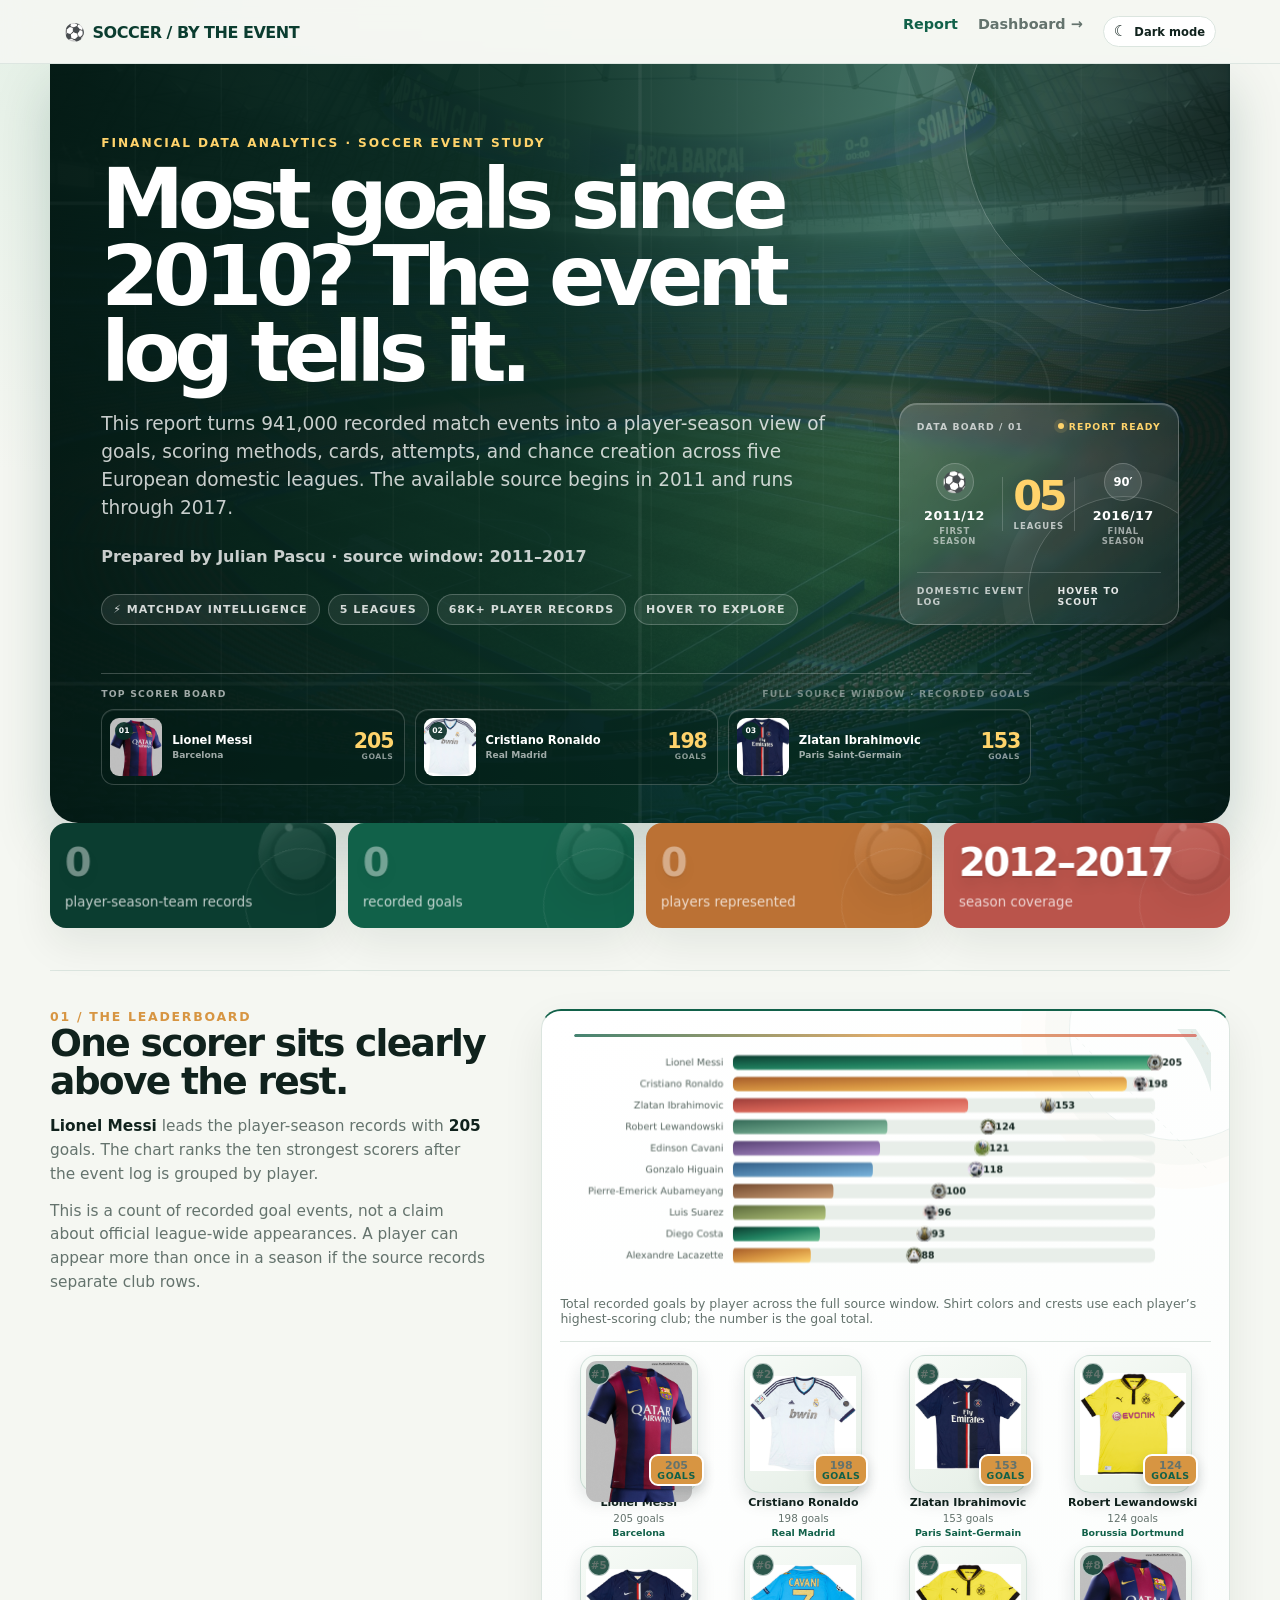
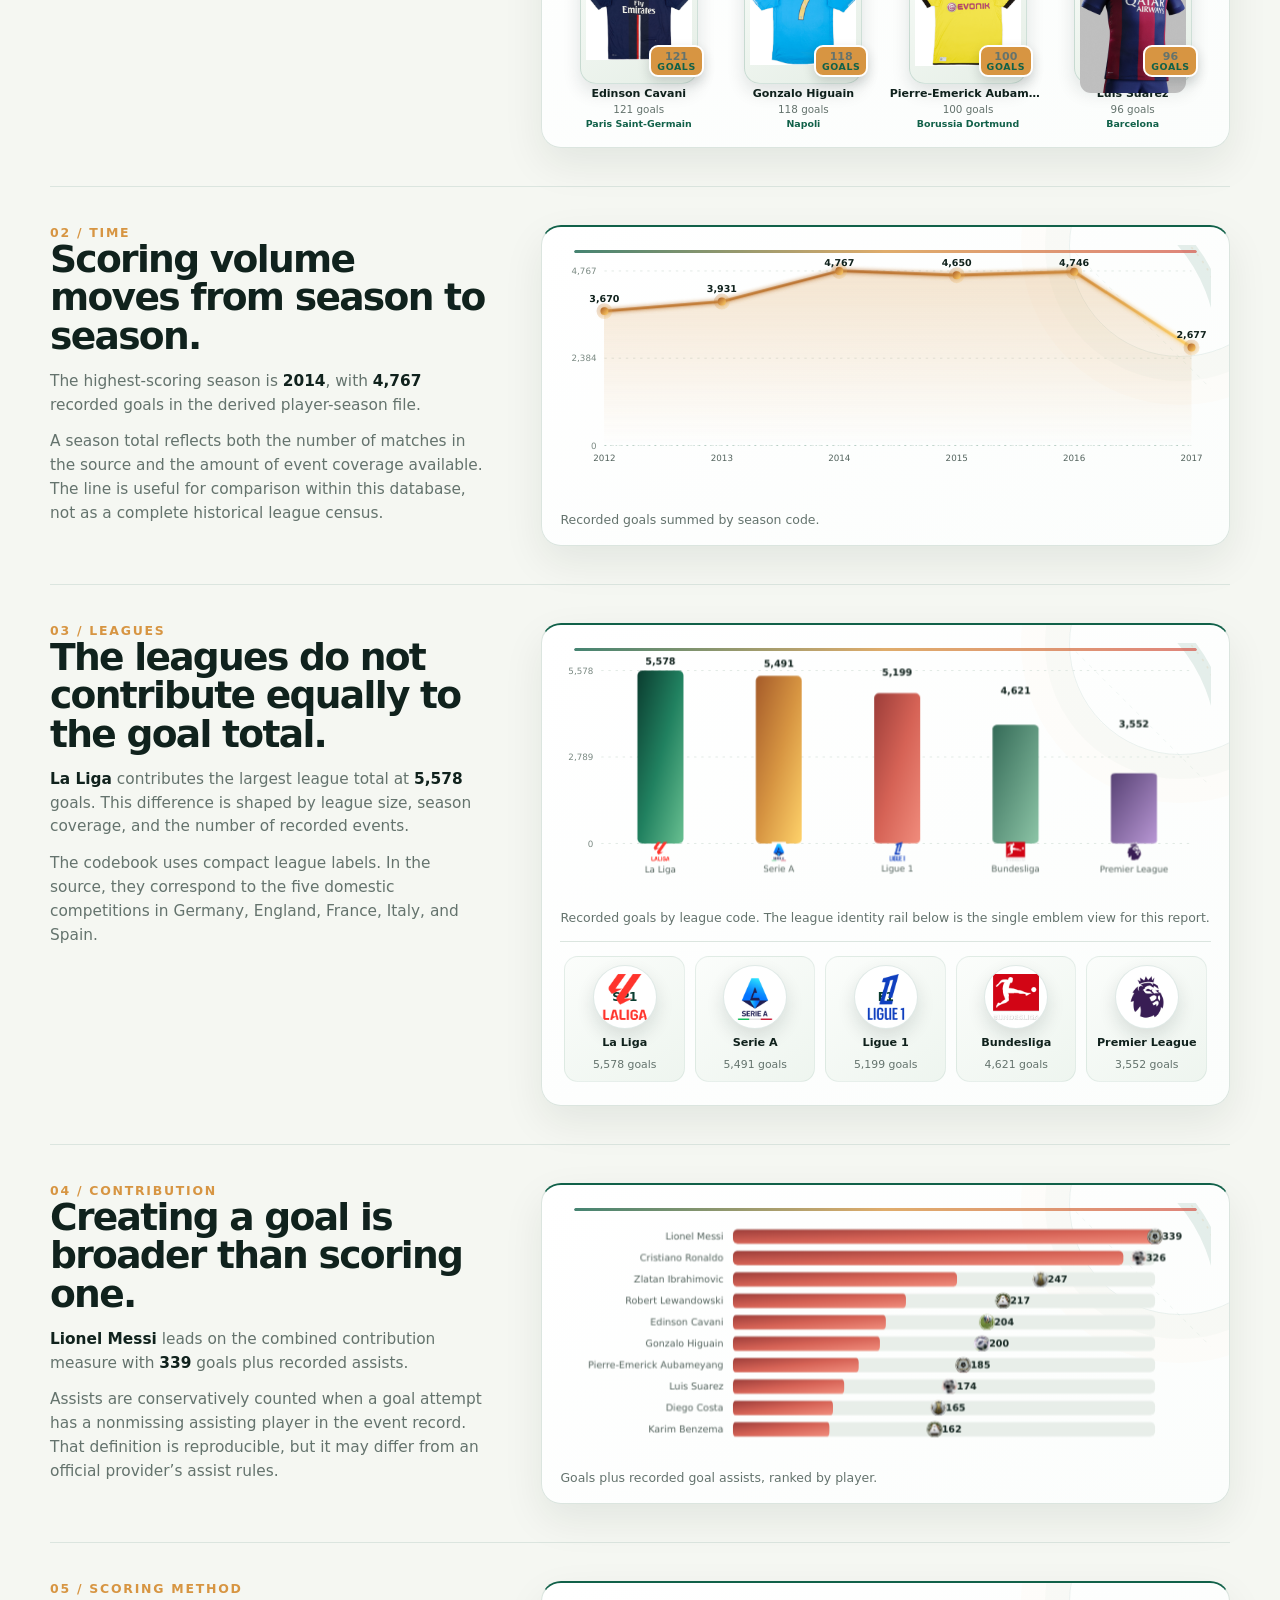
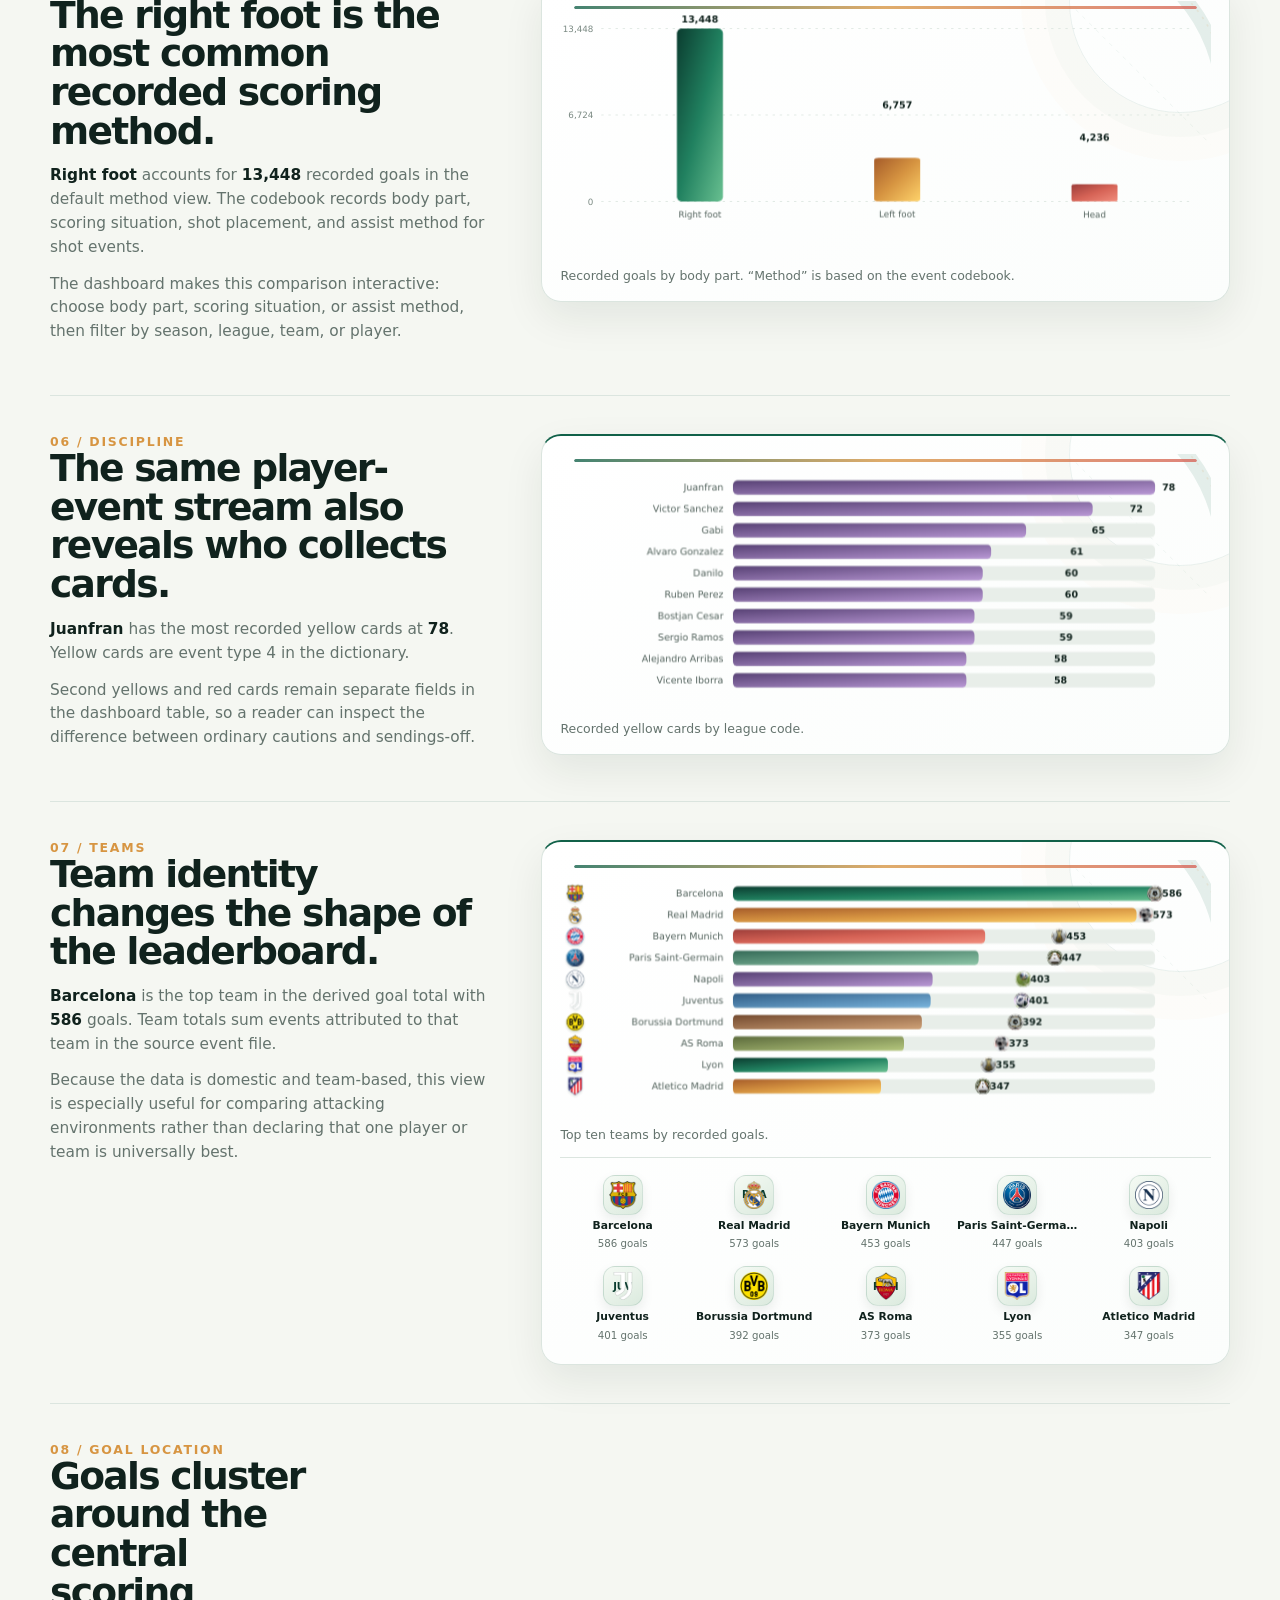
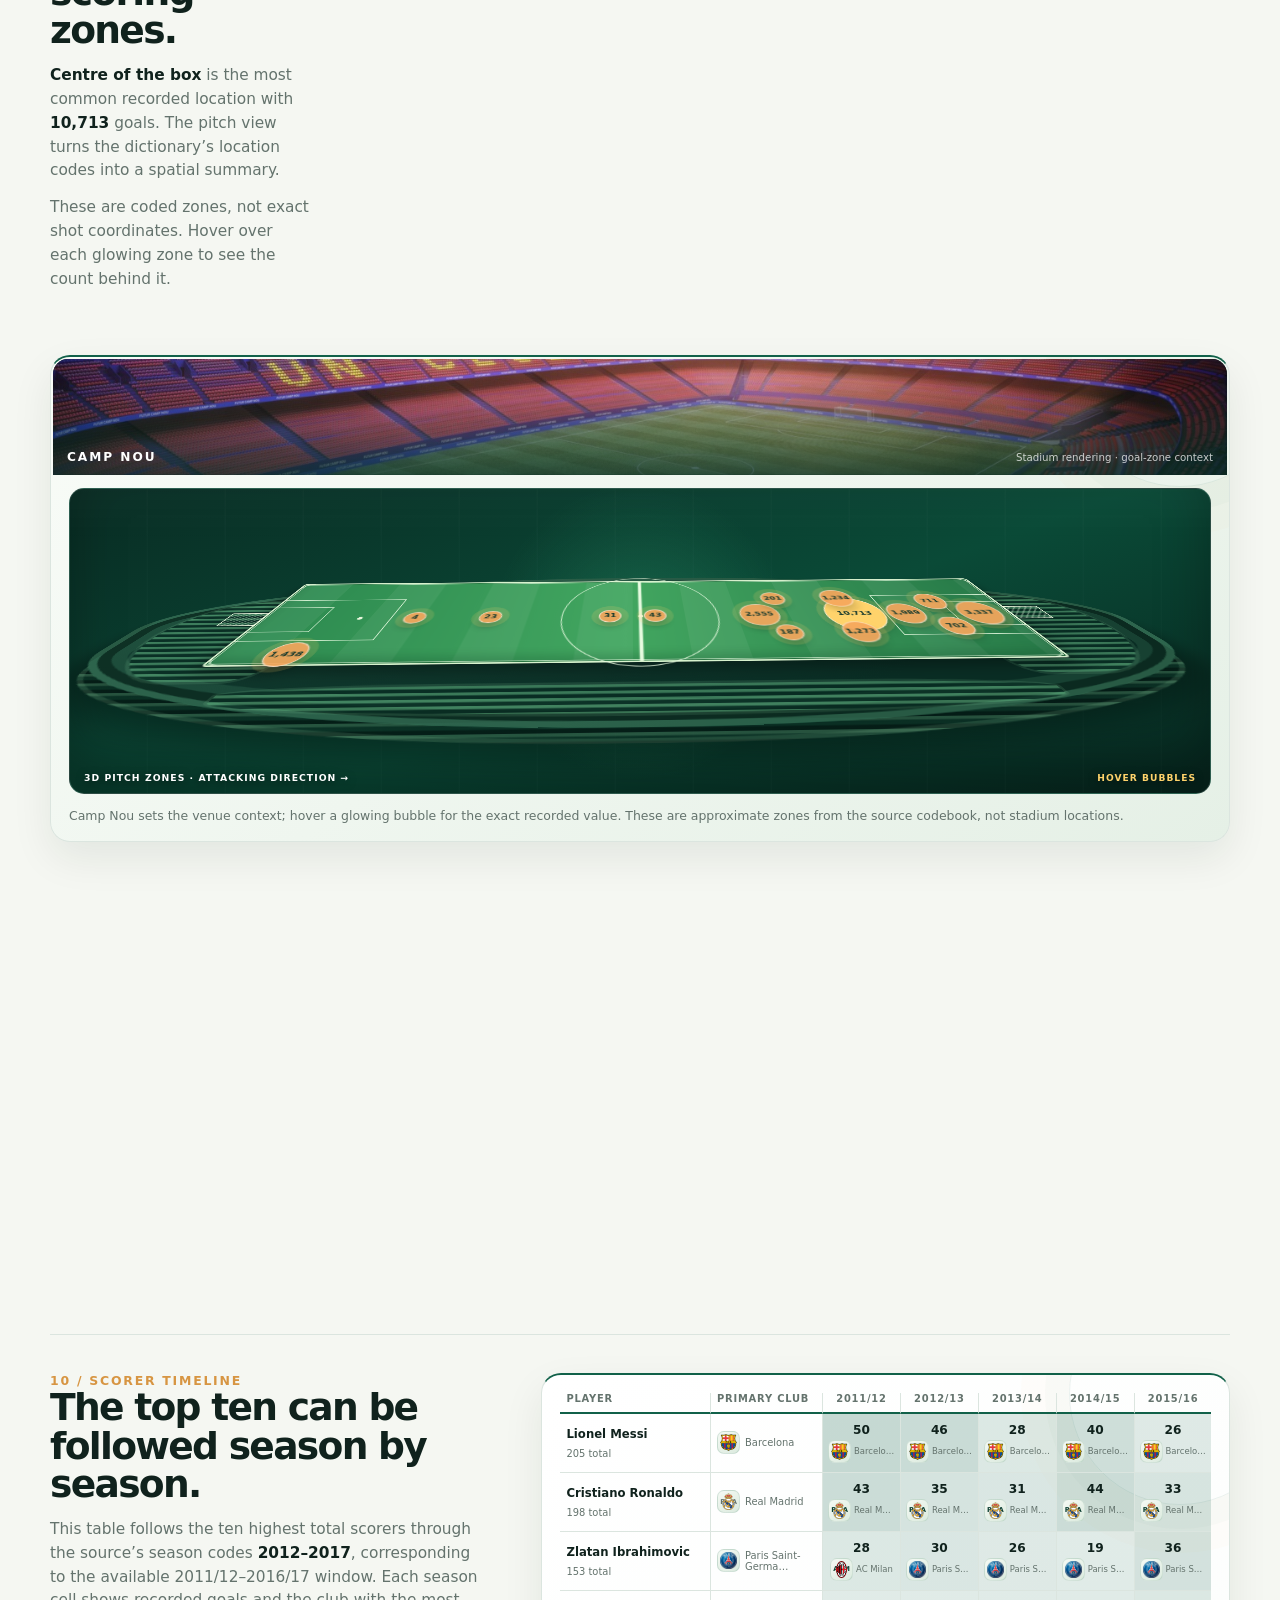
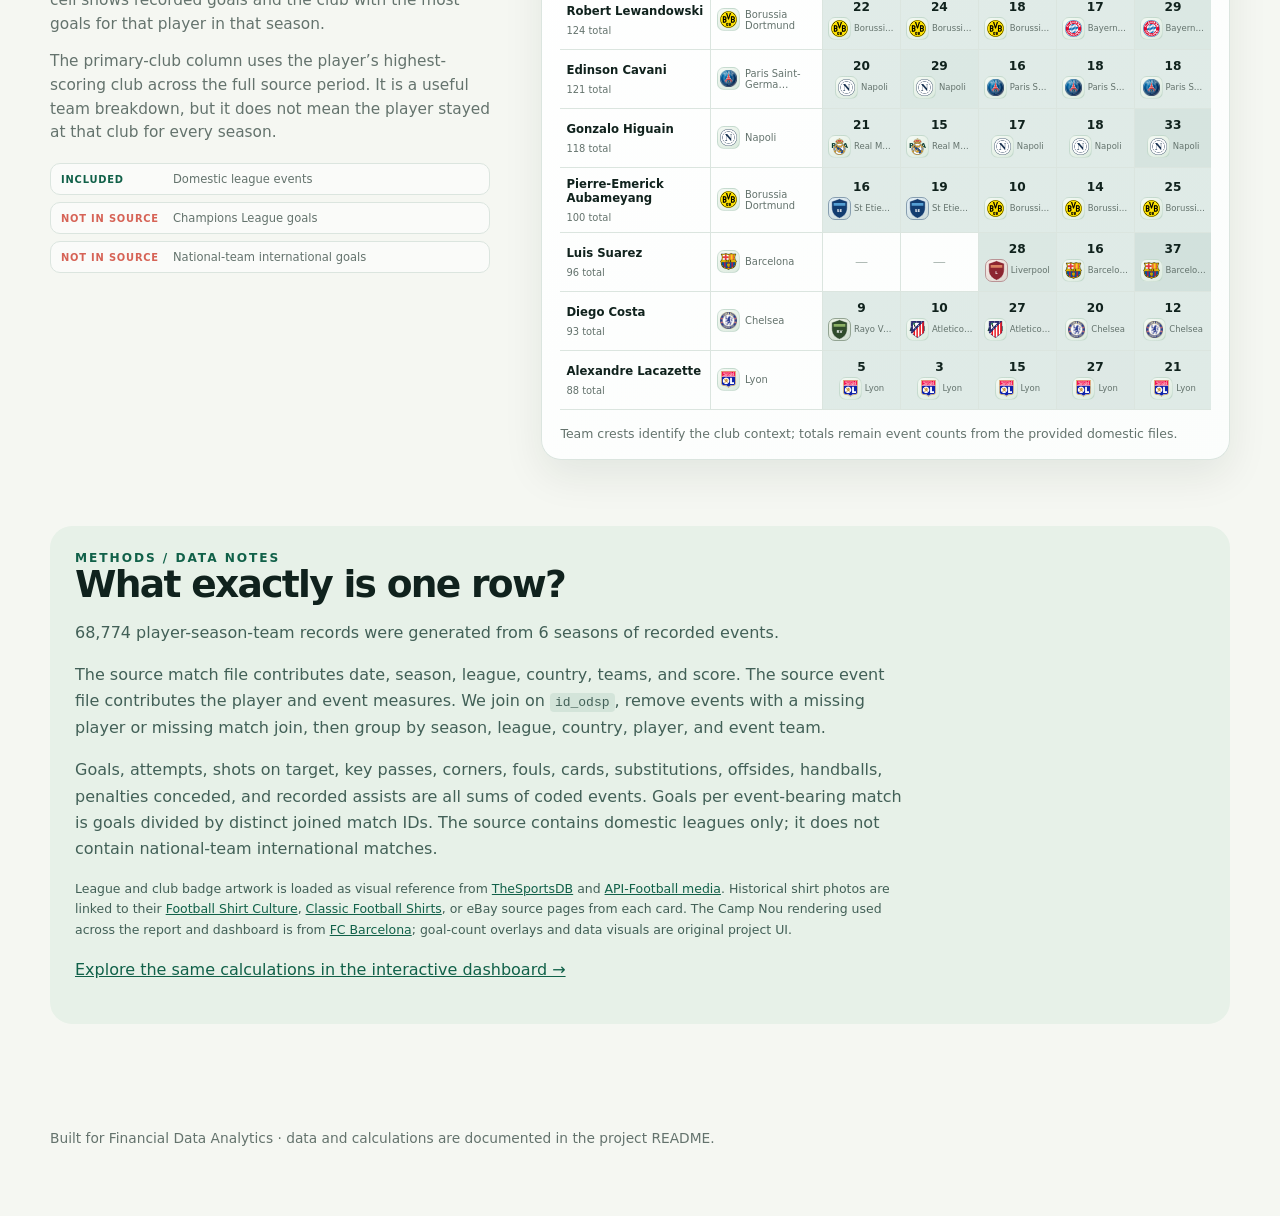
==== commit 5aaab59b: "Use official Camp Nou tunnel cam intro" ====
--- a/index.html
+++ b/index.html
@@ -18,18 +18,17 @@
   <div class="site-intro" id="site-intro" role="presentation">
     <div class="site-intro-tunnel" aria-hidden="true">
       <div class="site-intro-tunnel-photo"><img src="assets/stadium/camp-nou-players-entrance.jpg" alt=""></div>
-      <div class="site-intro-player"><img src="assets/stadium/lionel-messi-walk.jpg" alt=""></div>
+      <div class="site-intro-tunnel-video">
+        <iframe src="https://www.youtube-nocookie.com/embed/rHvGtJEd92s?autoplay=1&amp;mute=1&amp;controls=0&amp;loop=1&amp;playlist=rHvGtJEd92s&amp;rel=0&amp;modestbranding=1&amp;playsinline=1&amp;iv_load_policy=3" title="FC Barcelona tunnel cam before the Villarreal match" allow="autoplay; encrypted-media; picture-in-picture" tabindex="-1"></iframe>
+      </div>
       <div class="site-intro-tunnel-frame"></div>
-      <div class="site-intro-light site-intro-light-one"></div>
-      <div class="site-intro-light site-intro-light-two"></div>
-      <div class="site-intro-light site-intro-light-three"></div>
     </div>
     <div class="site-intro-content">
-      <div class="site-intro-mark"><span>LIVE FROM THE ARCHIVE</span><strong>ENTERING CAMP NOU</strong></div>
+      <div class="site-intro-mark"><span>PLAYER CAM / 10 · BARCELONA</span><strong>MESSI ENTERS CAMP NOU</strong></div>
       <div class="site-intro-rule"></div>
       <div class="site-intro-loading"><i></i><span>OPENING THE MATCHDAY REPORT</span><b>2011—17</b></div>
     </div>
-    <div class="site-intro-credit">PHOTO: S. PLAINE · MESSI: F. SCHERTZER · CC BY-SA 3.0</div>
+    <div class="site-intro-credit">OFFICIAL FC BARCELONA TUNNEL CAM · 2017</div>
     <button class="site-intro-skip" id="skip-intro" type="button">SKIP INTRO <span aria-hidden="true">↗</span></button>
   </div>
   <nav class="site-nav">
--- a/assets/styles.css
+++ b/assets/styles.css
@@ -22,22 +22,15 @@
 .site-intro::before { position: absolute; inset: -25%; z-index: 4; content: ''; background: radial-gradient(circle at 50% 48%, rgba(255,225,162,.2), transparent 17%), radial-gradient(circle at 50% 42%, rgba(38,151,106,.24), transparent 47%); animation: intro-glow 3s ease-out both; pointer-events: none; }
 .site-intro-tunnel { position: absolute; inset: 0; overflow: hidden; perspective: 1000px; perspective-origin: 50% 45%; background: #07110e; }
 .site-intro-tunnel::after { position: absolute; inset: 0; z-index: 6; content: ''; pointer-events: none; background: radial-gradient(ellipse at 50% 44%, transparent 24%, rgba(0,0,0,.16) 58%, rgba(0,0,0,.8) 100%), linear-gradient(180deg, rgba(0,0,0,.2), transparent 30%, transparent 68%, rgba(0,0,0,.45)); }
-.site-intro-tunnel-photo { position: absolute; inset: -8%; z-index: 1; overflow: hidden; transform-origin: 50% 44%; animation: intro-walk-camera 3s cubic-bezier(.2,.72,.18,1) both; will-change: transform; }
-.site-intro-tunnel-photo::after { position: absolute; inset: 0; content: ''; background: linear-gradient(90deg, rgba(8,15,13,.38), transparent 25% 74%, rgba(8,15,13,.42)), linear-gradient(180deg, rgba(4,12,10,.22), transparent 38%, rgba(4,12,10,.38)); mix-blend-mode: multiply; pointer-events: none; }
-.site-intro-tunnel-photo img { display: block; width: 100%; height: 100%; object-fit: cover; object-position: center 48%; filter: saturate(.9) contrast(1.08) brightness(.76); }
-.site-intro-player { position: absolute; bottom: -15%; left: 50%; z-index: 4; width: min(330px, 29vw); aspect-ratio: 960 / 2267; overflow: hidden; clip-path: polygon(47% 11%, 63% 10%, 74% 16%, 84% 24%, 91% 39%, 92% 50%, 86% 61%, 78% 67%, 78% 74%, 86% 88%, 81% 98%, 70% 100%, 60% 91%, 55% 100%, 40% 100%, 33% 94%, 38% 80%, 40% 71%, 34% 67%, 23% 60%, 10% 57%, 6% 50%, 10% 42%, 19% 39%, 29% 34%, 35% 27%, 45% 21%); opacity: 0; transform-origin: 50% 92%; filter: drop-shadow(0 20px 20px rgba(0,0,0,.38)); animation: intro-messi-walk 3s cubic-bezier(.2,.72,.18,1) both; will-change: transform, opacity; }
-.site-intro-player img { display: block; width: 100%; height: 100%; object-fit: cover; object-position: center; filter: saturate(.72) contrast(1.12) brightness(.78); }
+.site-intro-tunnel-video { position: absolute; inset: -5%; z-index: 1; overflow: hidden; background: #07110e url('stadium/camp-nou-players-entrance.jpg') center / cover no-repeat; }
+.site-intro-tunnel-video iframe { position: absolute; top: 50%; left: 50%; width: 177.78vh; height: 100vw; min-width: 100%; min-height: 100%; border: 0; transform: translate(-50%, -50%) scale(1.08); filter: saturate(.82) contrast(1.1) brightness(.72); pointer-events: none; }
 .site-intro-tunnel-frame { position: absolute; inset: 4%; z-index: 5; border: 1px solid rgba(255,239,194,.26); box-shadow: inset 0 0 0 1px rgba(4,15,11,.36), inset 0 0 80px rgba(0,0,0,.32); opacity: .8; transform: scale(.98); animation: intro-frame-drift 3s ease-out both; pointer-events: none; }
-.site-intro-light { position: absolute; z-index: 5; left: 50%; width: 24%; height: 4px; border-radius: 99px; background: #fff4ca; box-shadow: 0 0 18px 6px rgba(255,227,153,.34); opacity: 0; transform: translateX(-50%) scaleX(.2); mix-blend-mode: screen; animation: intro-light-streak 3s ease-in-out both; pointer-events: none; }
-.site-intro-light-one { top: 13%; animation-delay: .25s; }
-.site-intro-light-two { top: 23%; width: 32%; animation-delay: .55s; }
-.site-intro-light-three { top: 34%; width: 42%; animation-delay: .85s; }
-.site-intro-content { position: relative; z-index: 8; align-self: end; width: min(550px, calc(100% - 48px)); margin-bottom: clamp(58px, 10vh, 96px); text-align: center; text-shadow: 0 2px 14px rgba(0,0,0,.58); }
+.site-intro-content { position: absolute; top: clamp(42px, 9vh, 104px); left: clamp(24px, 8vw, 112px); z-index: 8; width: min(520px, calc(100% - 48px)); text-align: left; text-shadow: 0 2px 14px rgba(0,0,0,.58); }
 .site-intro-mark { display: grid; gap: 7px; opacity: 0; transform: translateY(14px); animation: intro-rise .7s .78s cubic-bezier(.2, .8, .2, 1) forwards; }
 .site-intro-mark span { color: rgba(255,255,255,.6); font-size: .55rem; font-weight: 900; letter-spacing: .22em; }
 .site-intro-mark strong { color: #fff; font-size: clamp(1.05rem, 2.5vw, 1.45rem); letter-spacing: .18em; }
-.site-intro-rule { width: 0; height: 2px; margin: 21px auto 14px; background: linear-gradient(90deg, transparent, #ffd36b, transparent); animation: intro-rule .75s 1.1s ease-out forwards; }
-.site-intro-loading { display: flex; align-items: center; justify-content: center; gap: 12px; opacity: 0; color: rgba(255,255,255,.68); font-size: .6rem; font-weight: 850; letter-spacing: .14em; animation: intro-rise .55s 1.25s ease-out forwards; }
+.site-intro-rule { width: 0; height: 2px; margin: 21px 0 14px; background: linear-gradient(90deg, #ffd36b, rgba(255,255,255,.12)); animation: intro-rule .75s 1.1s ease-out forwards; }
+.site-intro-loading { display: flex; align-items: center; justify-content: flex-start; gap: 12px; opacity: 0; color: rgba(255,255,255,.68); font-size: .6rem; font-weight: 850; letter-spacing: .14em; animation: intro-rise .55s 1.25s ease-out forwards; }
 .site-intro-loading i { display: block; width: 6px; height: 6px; border-radius: 50%; background: #ffd36b; box-shadow: 0 0 0 5px rgba(255,211,107,.12); animation: intro-pulse .8s ease-in-out infinite alternate; }
 .site-intro-loading b { color: #ffd36b; font-size: .58rem; }
 .site-intro-credit { position: absolute; bottom: 22px; left: 22px; z-index: 8; color: rgba(255,255,255,.42); font-size: .5rem; font-weight: 800; letter-spacing: .1em; }
@@ -485,10 +478,7 @@
 [data-theme="dark"] .pitch-bubble.is-leading { background: #ffd36b; }
 [data-theme="dark"] .stadium-3d { background: radial-gradient(circle at 50% 47%, rgba(53,166,119,.25), transparent 25%), linear-gradient(160deg, #061f18 0%, #073b2d 54%, #041a14 100%); }
 @keyframes intro-glow { from { opacity: 0; transform: scale(.84); } 45% { opacity: 1; } to { opacity: .72; transform: scale(1.05); } }
-@keyframes intro-walk-camera { 0% { transform: translate3d(0, 2%, 0) scale(1.04); } 22% { transform: translate3d(-.38%, 1%, 0) scale(1.12); } 48% { transform: translate3d(.42%, .2%, 0) scale(1.21); } 74% { transform: translate3d(-.3%, -.7%, 0) scale(1.34); } 100% { transform: translate3d(.18%, -1.5%, 0) scale(1.48); } }
-@keyframes intro-messi-walk { 0% { opacity: 0; transform: translate(-50%, 8%) scale(1.05) rotate(-1deg); } 14% { opacity: .92; } 30% { transform: translate(-50%, 1%) scale(.96) rotate(1deg); } 43% { transform: translate(calc(-50% - 1.2%), -17%) scale(.8) rotate(-1.2deg); } 55% { transform: translate(calc(-50% + 1.2%), -34%) scale(.64) rotate(1deg); } 73% { opacity: .8; transform: translate(calc(-50% - .6%), -59%) scale(.45) rotate(-.6deg); } 100% { opacity: 0; transform: translate(-50%, -118%) scale(.2) rotate(0); } }
 @keyframes intro-frame-drift { from { opacity: 0; transform: scale(.98); } 30% { opacity: .7; } to { opacity: .8; transform: scale(1.04); } }
-@keyframes intro-light-streak { 0% { opacity: 0; transform: translateX(-50%) scaleX(.2); } 22% { opacity: .8; } 58% { opacity: .32; } 100% { opacity: 0; transform: translateX(-50%) scaleX(2.8); } }
 @keyframes intro-rise { from { opacity: 0; transform: translateY(14px); } to { opacity: 1; transform: translateY(0); } }
 @keyframes intro-rule { from { width: 0; } to { width: 100%; } }
 @keyframes intro-pulse { from { opacity: .4; transform: scale(.8); } to { opacity: 1; transform: scale(1.15); } }
@@ -551,9 +541,8 @@
   .conversion-card .chart-plot { height: 320px; }
 }
 @media (max-width: 500px) {
-  .site-intro-tunnel-photo { inset: -12%; }
   .site-intro-tunnel-frame { inset: 3%; }
-  .site-intro-content { margin-bottom: 66px; }
+  .site-intro-content { top: 76px; left: 20px; width: calc(100% - 40px); }
   .site-intro-loading { gap: 8px; font-size: .5rem; letter-spacing: .1em; }
   .site-intro-loading b { font-size: .52rem; }
   .site-intro-credit { right: 14px; bottom: 54px; left: 14px; font-size: .44rem; }
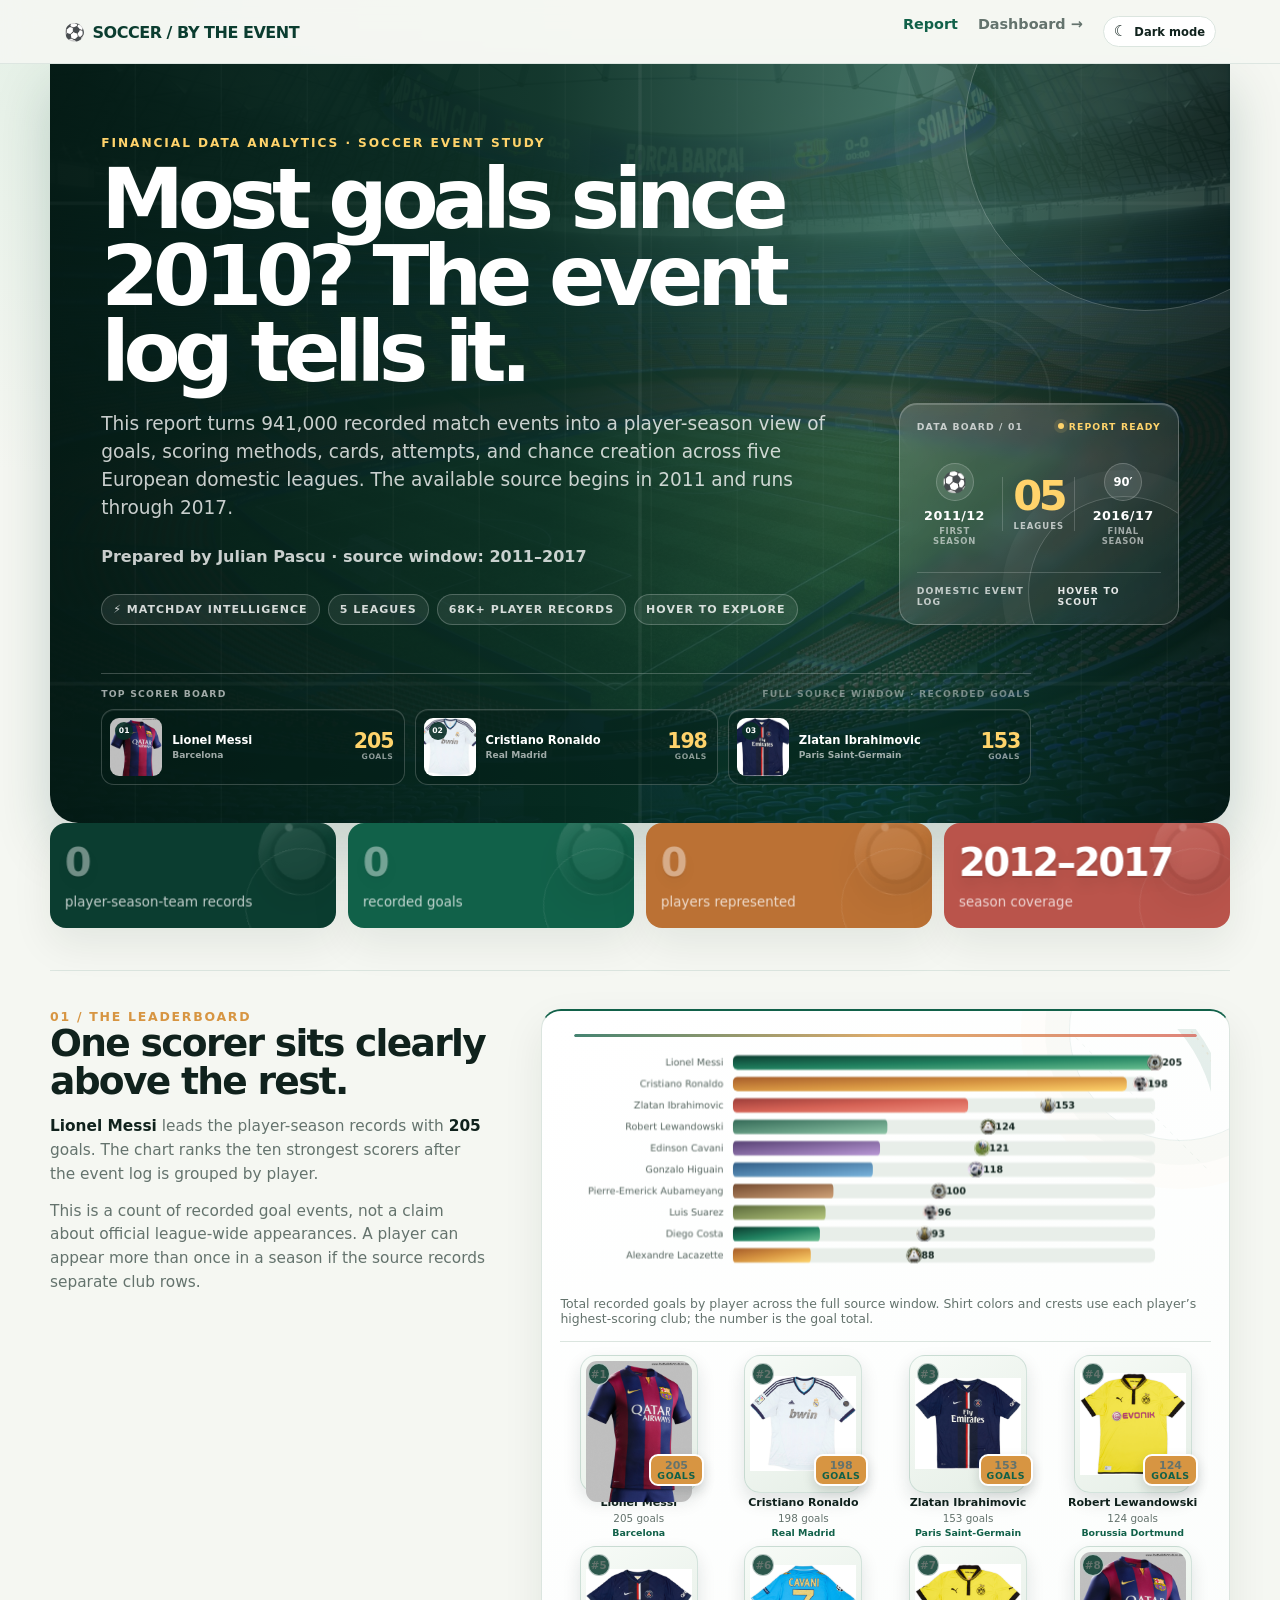
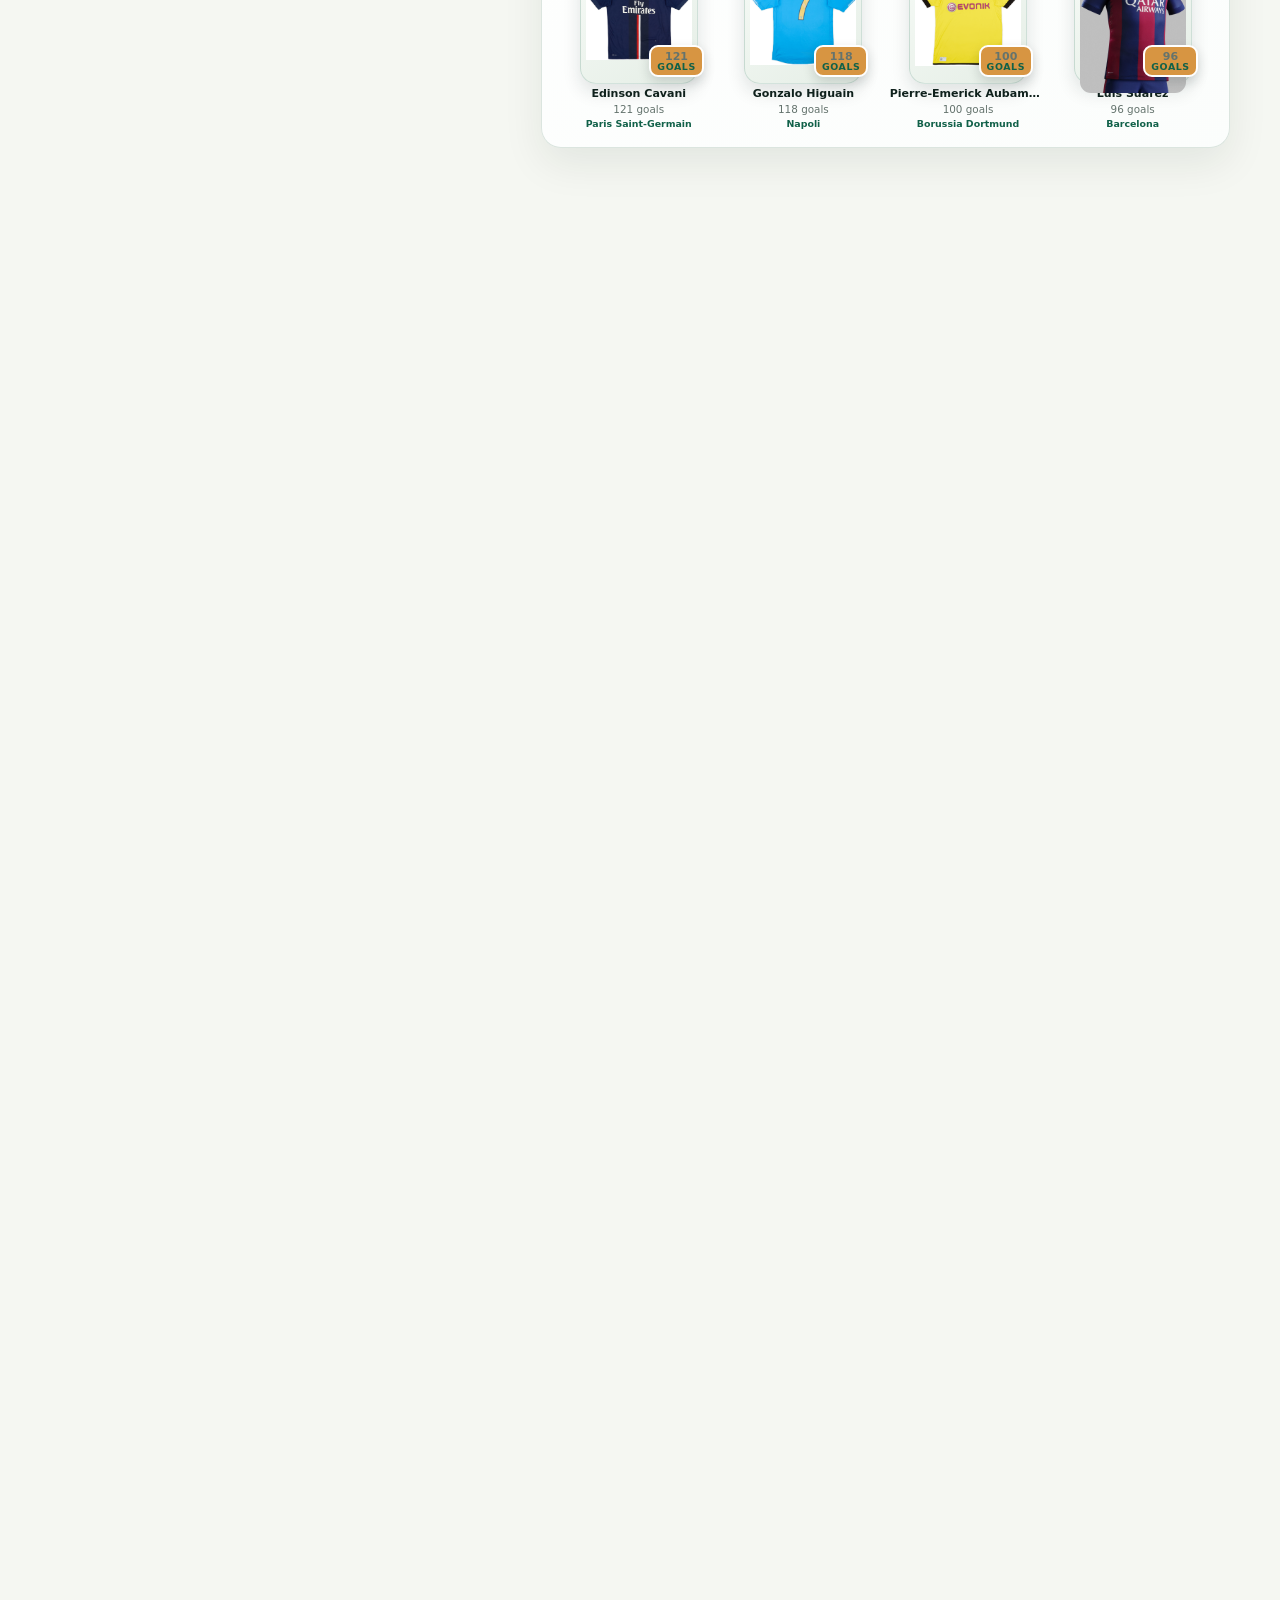
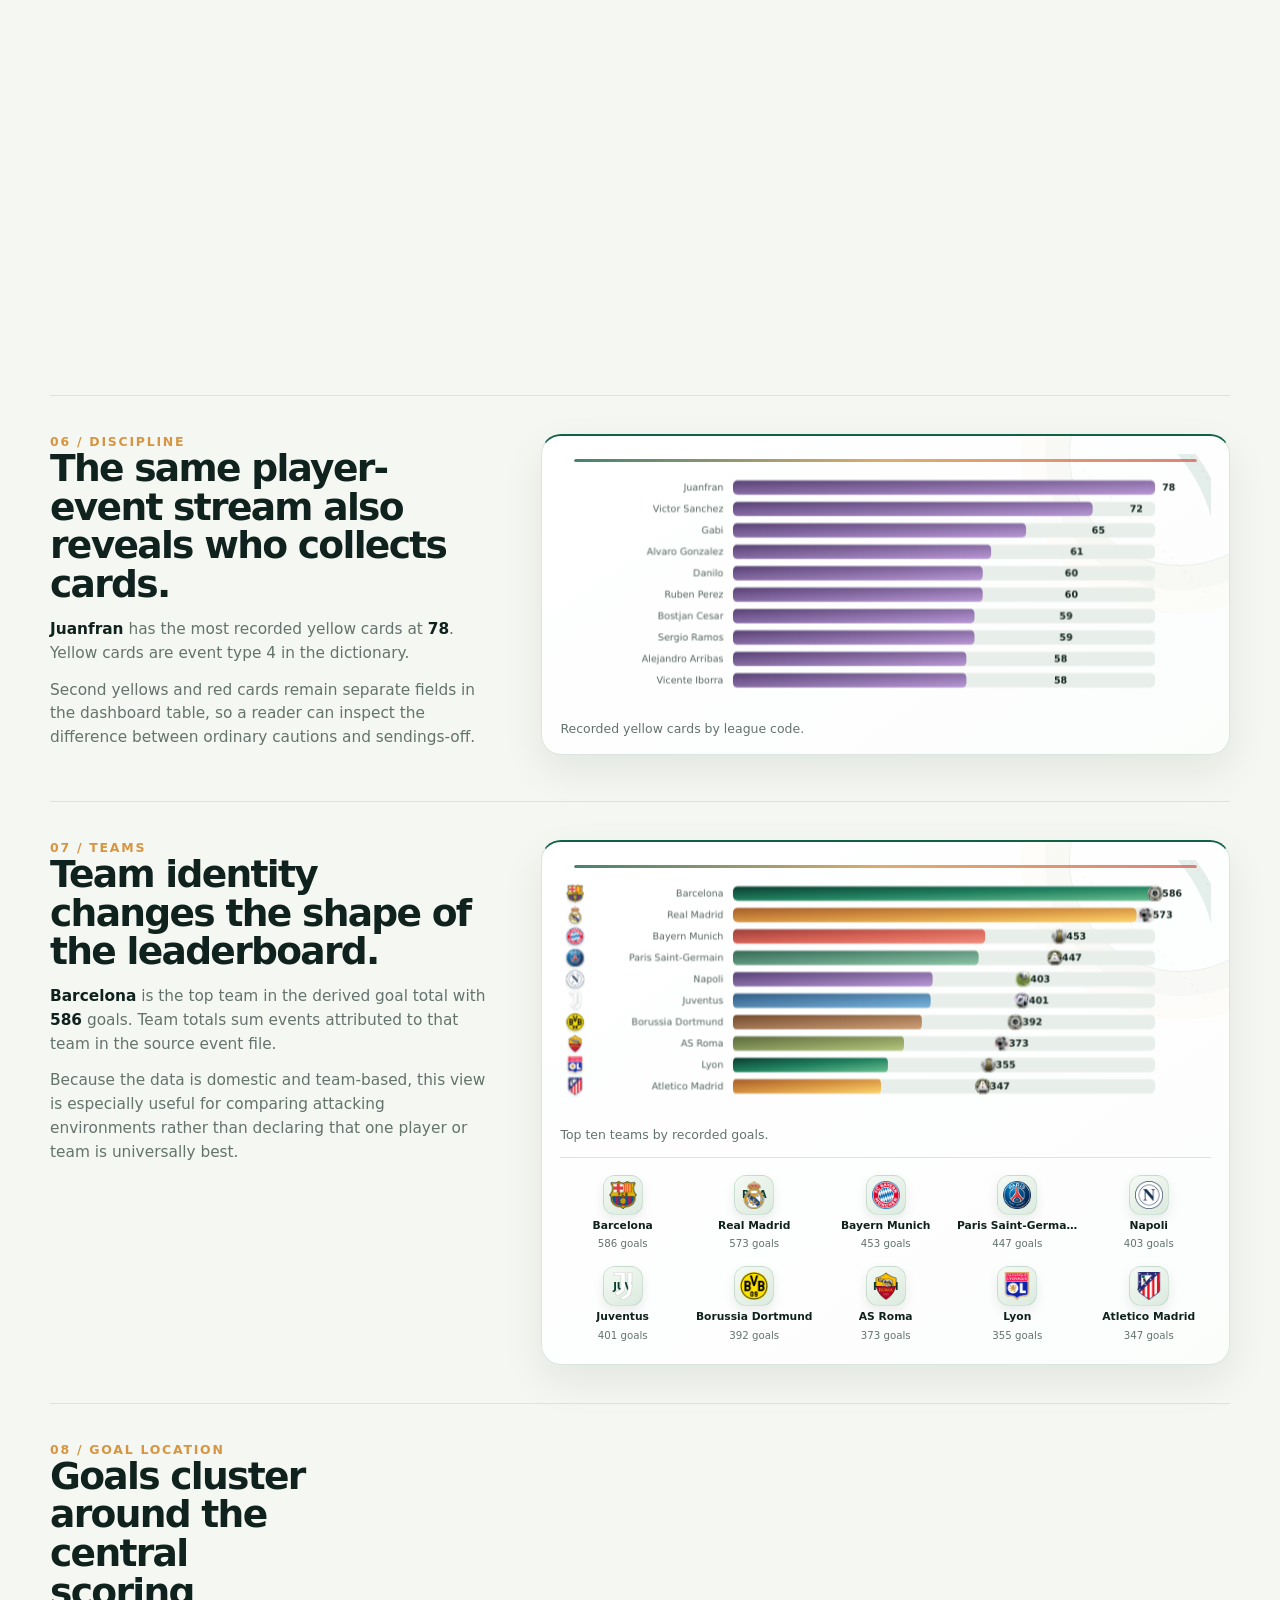
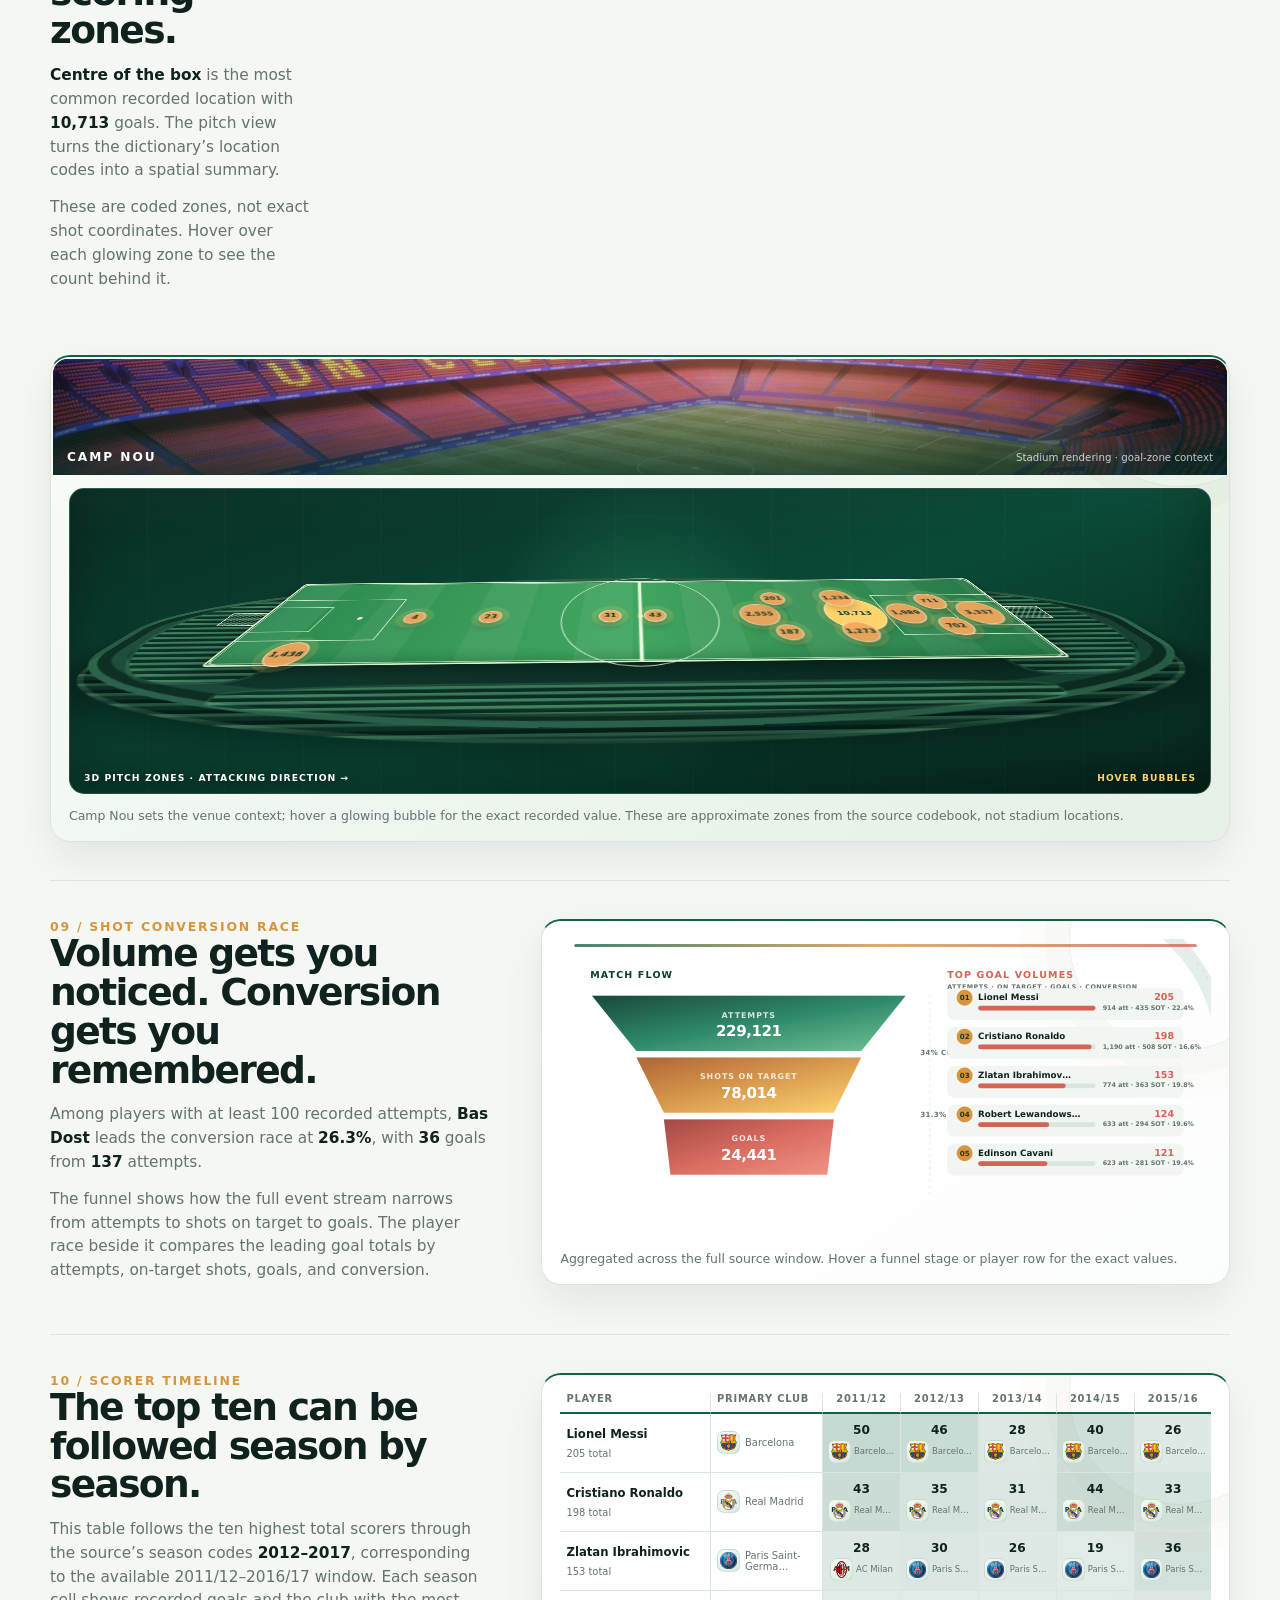
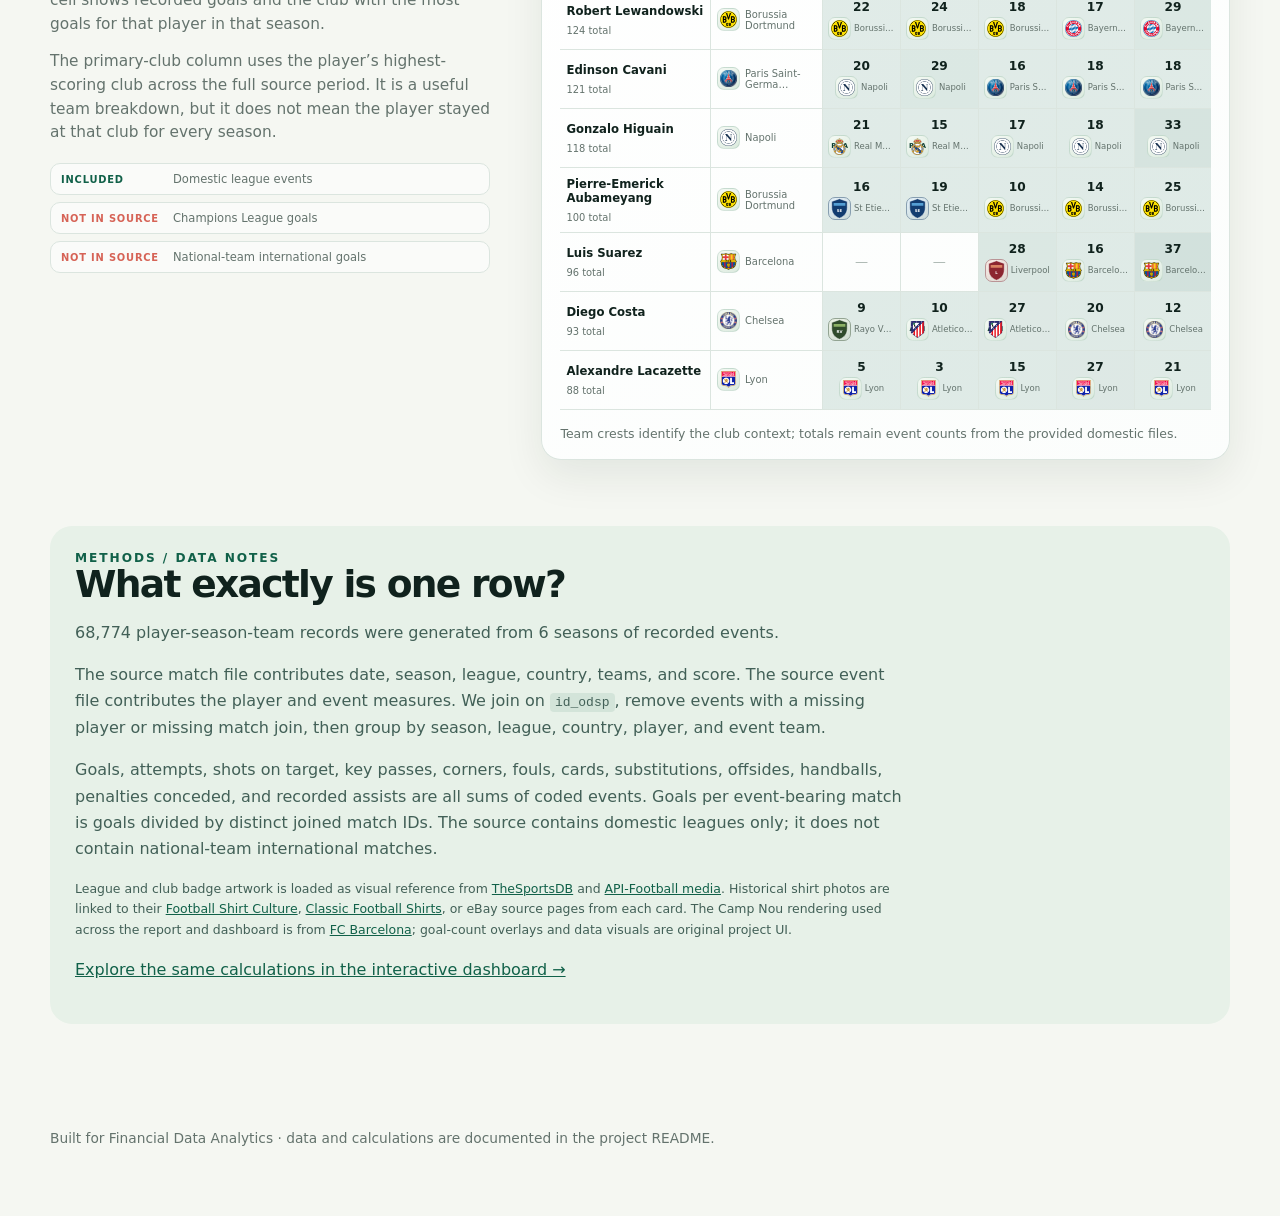
==== commit 8a55ed89: "Revert Camp Nou tunnel intro experiment" ====
--- a/index.html
+++ b/index.html
@@ -4,7 +4,6 @@
   <meta charset="utf-8">
   <meta name="viewport" content="width=device-width, initial-scale=1">
   <title>Soccer, by the event | Report</title>
-  <link rel="preload" as="image" href="assets/stadium/camp-nou-players-entrance.jpg">
   <link rel="stylesheet" href="assets/styles.css">
   <script>
     try {
@@ -15,21 +14,13 @@
   <script defer src="assets/site.js"></script>
 </head>
 <body data-page="report">
-  <div class="site-intro" id="site-intro" role="presentation">
-    <div class="site-intro-tunnel" aria-hidden="true">
-      <div class="site-intro-tunnel-photo"><img src="assets/stadium/camp-nou-players-entrance.jpg" alt=""></div>
-      <div class="site-intro-tunnel-video">
-        <iframe src="https://www.youtube-nocookie.com/embed/rHvGtJEd92s?autoplay=1&amp;mute=1&amp;controls=0&amp;loop=1&amp;playlist=rHvGtJEd92s&amp;rel=0&amp;modestbranding=1&amp;playsinline=1&amp;iv_load_policy=3" title="FC Barcelona tunnel cam before the Villarreal match" allow="autoplay; encrypted-media; picture-in-picture" tabindex="-1"></iframe>
-      </div>
-      <div class="site-intro-tunnel-frame"></div>
+  <div class="site-intro" id="site-intro" aria-hidden="true">
+    <div class="site-intro-pitch"></div>
+    <div class="site-intro-content">
+      <div class="site-intro-mark"><span class="site-intro-ball">⚽</span><strong>SOCCER / BY THE EVENT</strong></div>
+      <div class="site-intro-rule"></div>
+      <div class="site-intro-loading"><i></i><span>LOADING MATCH DATA</span><b>01—90′</b></div>
     </div>
-    <div class="site-intro-content">
-      <div class="site-intro-mark"><span>PLAYER CAM / 10 · BARCELONA</span><strong>MESSI ENTERS CAMP NOU</strong></div>
-      <div class="site-intro-rule"></div>
-      <div class="site-intro-loading"><i></i><span>OPENING THE MATCHDAY REPORT</span><b>2011—17</b></div>
-    </div>
-    <div class="site-intro-credit">OFFICIAL FC BARCELONA TUNNEL CAM · 2017</div>
-    <button class="site-intro-skip" id="skip-intro" type="button">SKIP INTRO <span aria-hidden="true">↗</span></button>
   </div>
   <nav class="site-nav">
     <a class="brand" href="index.html">SOCCER / BY THE EVENT</a>
--- a/assets/styles.css
+++ b/assets/styles.css
@@ -18,24 +18,18 @@
 * { box-sizing: border-box; }
 body { margin: 0; overflow-x: hidden; background: radial-gradient(circle at 8% 0%, rgba(207, 232, 216, .5), transparent 30rem), var(--paper); color: var(--ink); }
 a { color: var(--green); }
-.site-intro { position: fixed; inset: 0; z-index: 100; display: grid; place-items: center; overflow: hidden; background: #08120f; color: #fff; pointer-events: auto; }
-.site-intro::before { position: absolute; inset: -25%; z-index: 4; content: ''; background: radial-gradient(circle at 50% 48%, rgba(255,225,162,.2), transparent 17%), radial-gradient(circle at 50% 42%, rgba(38,151,106,.24), transparent 47%); animation: intro-glow 3s ease-out both; pointer-events: none; }
-.site-intro-tunnel { position: absolute; inset: 0; overflow: hidden; perspective: 1000px; perspective-origin: 50% 45%; background: #07110e; }
-.site-intro-tunnel::after { position: absolute; inset: 0; z-index: 6; content: ''; pointer-events: none; background: radial-gradient(ellipse at 50% 44%, transparent 24%, rgba(0,0,0,.16) 58%, rgba(0,0,0,.8) 100%), linear-gradient(180deg, rgba(0,0,0,.2), transparent 30%, transparent 68%, rgba(0,0,0,.45)); }
-.site-intro-tunnel-video { position: absolute; inset: -5%; z-index: 1; overflow: hidden; background: #07110e url('stadium/camp-nou-players-entrance.jpg') center / cover no-repeat; }
-.site-intro-tunnel-video iframe { position: absolute; top: 50%; left: 50%; width: 177.78vh; height: 100vw; min-width: 100%; min-height: 100%; border: 0; transform: translate(-50%, -50%) scale(1.08); filter: saturate(.82) contrast(1.1) brightness(.72); pointer-events: none; }
-.site-intro-tunnel-frame { position: absolute; inset: 4%; z-index: 5; border: 1px solid rgba(255,239,194,.26); box-shadow: inset 0 0 0 1px rgba(4,15,11,.36), inset 0 0 80px rgba(0,0,0,.32); opacity: .8; transform: scale(.98); animation: intro-frame-drift 3s ease-out both; pointer-events: none; }
-.site-intro-content { position: absolute; top: clamp(42px, 9vh, 104px); left: clamp(24px, 8vw, 112px); z-index: 8; width: min(520px, calc(100% - 48px)); text-align: left; text-shadow: 0 2px 14px rgba(0,0,0,.58); }
-.site-intro-mark { display: grid; gap: 7px; opacity: 0; transform: translateY(14px); animation: intro-rise .7s .78s cubic-bezier(.2, .8, .2, 1) forwards; }
-.site-intro-mark span { color: rgba(255,255,255,.6); font-size: .55rem; font-weight: 900; letter-spacing: .22em; }
-.site-intro-mark strong { color: #fff; font-size: clamp(1.05rem, 2.5vw, 1.45rem); letter-spacing: .18em; }
-.site-intro-rule { width: 0; height: 2px; margin: 21px 0 14px; background: linear-gradient(90deg, #ffd36b, rgba(255,255,255,.12)); animation: intro-rule .75s 1.1s ease-out forwards; }
-.site-intro-loading { display: flex; align-items: center; justify-content: flex-start; gap: 12px; opacity: 0; color: rgba(255,255,255,.68); font-size: .6rem; font-weight: 850; letter-spacing: .14em; animation: intro-rise .55s 1.25s ease-out forwards; }
+.site-intro { position: fixed; inset: 0; z-index: 100; display: grid; place-items: center; overflow: hidden; background: #061f19; color: #fff; pointer-events: none; animation: intro-exit .55s cubic-bezier(.7, 0, .9, 1) 1.15s forwards; }
+.site-intro::before { position: absolute; inset: -30%; content: ''; background: radial-gradient(circle at 50% 45%, rgba(53, 166, 119, .34), transparent 22%), linear-gradient(115deg, transparent 35%, rgba(255,255,255,.08) 35.2% 35.5%, transparent 35.7% 62%, rgba(255,211,107,.13) 62.2% 62.5%, transparent 62.7%); animation: intro-glow 1.4s ease-out both; }
+.site-intro-pitch { position: absolute; inset: -35%; opacity: .6; transform: rotate(-8deg) translateX(-7%); background: repeating-linear-gradient(90deg, transparent 0 105px, rgba(255,255,255,.08) 106px 108px), linear-gradient(90deg, transparent 0 49.8%, rgba(255,255,255,.16) 50% 50.2%, transparent 50.4%), radial-gradient(circle at 50% 50%, transparent 0 85px, rgba(255,255,255,.18) 86px 88px, transparent 89px); animation: intro-pitch-sweep 1.3s cubic-bezier(.2, .8, .2, 1) both; }
+.site-intro-content { position: relative; z-index: 1; width: min(490px, calc(100% - 48px)); }
+.site-intro-mark { display: flex; align-items: center; gap: 13px; opacity: 0; transform: translateY(14px); animation: intro-rise .7s .12s cubic-bezier(.2, .8, .2, 1) forwards; }
+.site-intro-mark strong { font-size: clamp(.85rem, 2vw, 1.05rem); letter-spacing: .16em; }
+.site-intro-ball { display: grid; place-items: center; width: 46px; height: 46px; border: 1px solid rgba(255,255,255,.25); border-radius: 50%; background: rgba(255,255,255,.1); color: #ffd36b; font-size: 1.4rem; animation: intro-ball .95s .1s cubic-bezier(.2, .8, .2, 1) both; }
+.site-intro-rule { width: 0; height: 2px; margin: 21px 0 14px; background: linear-gradient(90deg, #ffd36b, rgba(255,255,255,.22)); animation: intro-rule .75s .43s ease-out forwards; }
+.site-intro-loading { display: flex; align-items: center; justify-content: space-between; gap: 12px; opacity: 0; color: rgba(255,255,255,.62); font-size: .6rem; font-weight: 850; letter-spacing: .14em; animation: intro-rise .55s .55s ease-out forwards; }
 .site-intro-loading i { display: block; width: 6px; height: 6px; border-radius: 50%; background: #ffd36b; box-shadow: 0 0 0 5px rgba(255,211,107,.12); animation: intro-pulse .8s ease-in-out infinite alternate; }
+.site-intro-loading span { flex: 1; }
 .site-intro-loading b { color: #ffd36b; font-size: .58rem; }
-.site-intro-credit { position: absolute; bottom: 22px; left: 22px; z-index: 8; color: rgba(255,255,255,.42); font-size: .5rem; font-weight: 800; letter-spacing: .1em; }
-.site-intro-skip { position: absolute; right: 22px; bottom: 20px; z-index: 8; padding: 8px 10px; border: 1px solid rgba(255,255,255,.28); border-radius: 999px; background: rgba(2,18,12,.38); color: rgba(255,255,255,.78); font-size: .6rem; font-weight: 850; letter-spacing: .1em; cursor: pointer; }
-.site-intro-skip:hover, .site-intro-skip:focus-visible { border-color: #ffd36b; background: rgba(255,211,107,.14); color: #fff; outline: none; }
 .site-intro.is-complete { opacity: 0; visibility: hidden; transform: scale(1.035); transition: opacity .45s ease, visibility 0s linear .45s, transform .45s ease; }
 .scroll-progress { position: fixed; top: 0; left: 0; z-index: 1000; width: 100%; height: 3px; overflow: hidden; background: transparent; pointer-events: none; }
 .scroll-progress span { display: block; width: var(--scroll-progress, 0%); height: 100%; background: linear-gradient(90deg, #42a67e, #ffd36b 62%, #ed7a6c); box-shadow: 0 0 12px rgba(255,211,107,.58); transition: width .12s linear; }
@@ -477,9 +471,11 @@
 [data-theme="dark"] .pitch-bubble { background: rgba(246,166,93,.94); border-color: rgba(255,255,255,.72); color: #12372c; }
 [data-theme="dark"] .pitch-bubble.is-leading { background: #ffd36b; }
 [data-theme="dark"] .stadium-3d { background: radial-gradient(circle at 50% 47%, rgba(53,166,119,.25), transparent 25%), linear-gradient(160deg, #061f18 0%, #073b2d 54%, #041a14 100%); }
+@keyframes intro-exit { from { opacity: 1; transform: scale(1); } to { opacity: 0; visibility: hidden; transform: scale(1.035); } }
 @keyframes intro-glow { from { opacity: 0; transform: scale(.84); } 45% { opacity: 1; } to { opacity: .72; transform: scale(1.05); } }
-@keyframes intro-frame-drift { from { opacity: 0; transform: scale(.98); } 30% { opacity: .7; } to { opacity: .8; transform: scale(1.04); } }
+@keyframes intro-pitch-sweep { from { transform: rotate(-8deg) translateX(-18%); } to { transform: rotate(-8deg) translateX(7%); } }
 @keyframes intro-rise { from { opacity: 0; transform: translateY(14px); } to { opacity: 1; transform: translateY(0); } }
+@keyframes intro-ball { from { opacity: 0; transform: translateX(-80px) rotate(-220deg); } 70% { opacity: 1; transform: translateX(8px) rotate(18deg); } to { opacity: 1; transform: translateX(0) rotate(0); } }
 @keyframes intro-rule { from { width: 0; } to { width: 100%; } }
 @keyframes intro-pulse { from { opacity: .4; transform: scale(.8); } to { opacity: 1; transform: scale(1.15); } }
 .reveal { opacity: 0; transform: translateY(18px); transition: opacity .65s cubic-bezier(.2,.7,.2,1) var(--reveal-delay, 0ms), transform .65s cubic-bezier(.2,.7,.2,1) var(--reveal-delay, 0ms); }
@@ -540,14 +536,6 @@
   .pitch-bubble::after { min-width: 110px; }
   .conversion-card .chart-plot { height: 320px; }
 }
-@media (max-width: 500px) {
-  .site-intro-tunnel-frame { inset: 3%; }
-  .site-intro-content { top: 76px; left: 20px; width: calc(100% - 40px); }
-  .site-intro-loading { gap: 8px; font-size: .5rem; letter-spacing: .1em; }
-  .site-intro-loading b { font-size: .52rem; }
-  .site-intro-credit { right: 14px; bottom: 54px; left: 14px; font-size: .44rem; }
-  .site-intro-skip { right: 14px; bottom: 14px; }
-}
 @media (prefers-reduced-motion: reduce) {
   .site-intro { display: none; }
   *, *::before, *::after { scroll-behavior: auto !important; animation-duration: .01ms !important; animation-iteration-count: 1 !important; transition-duration: .01ms !important; }
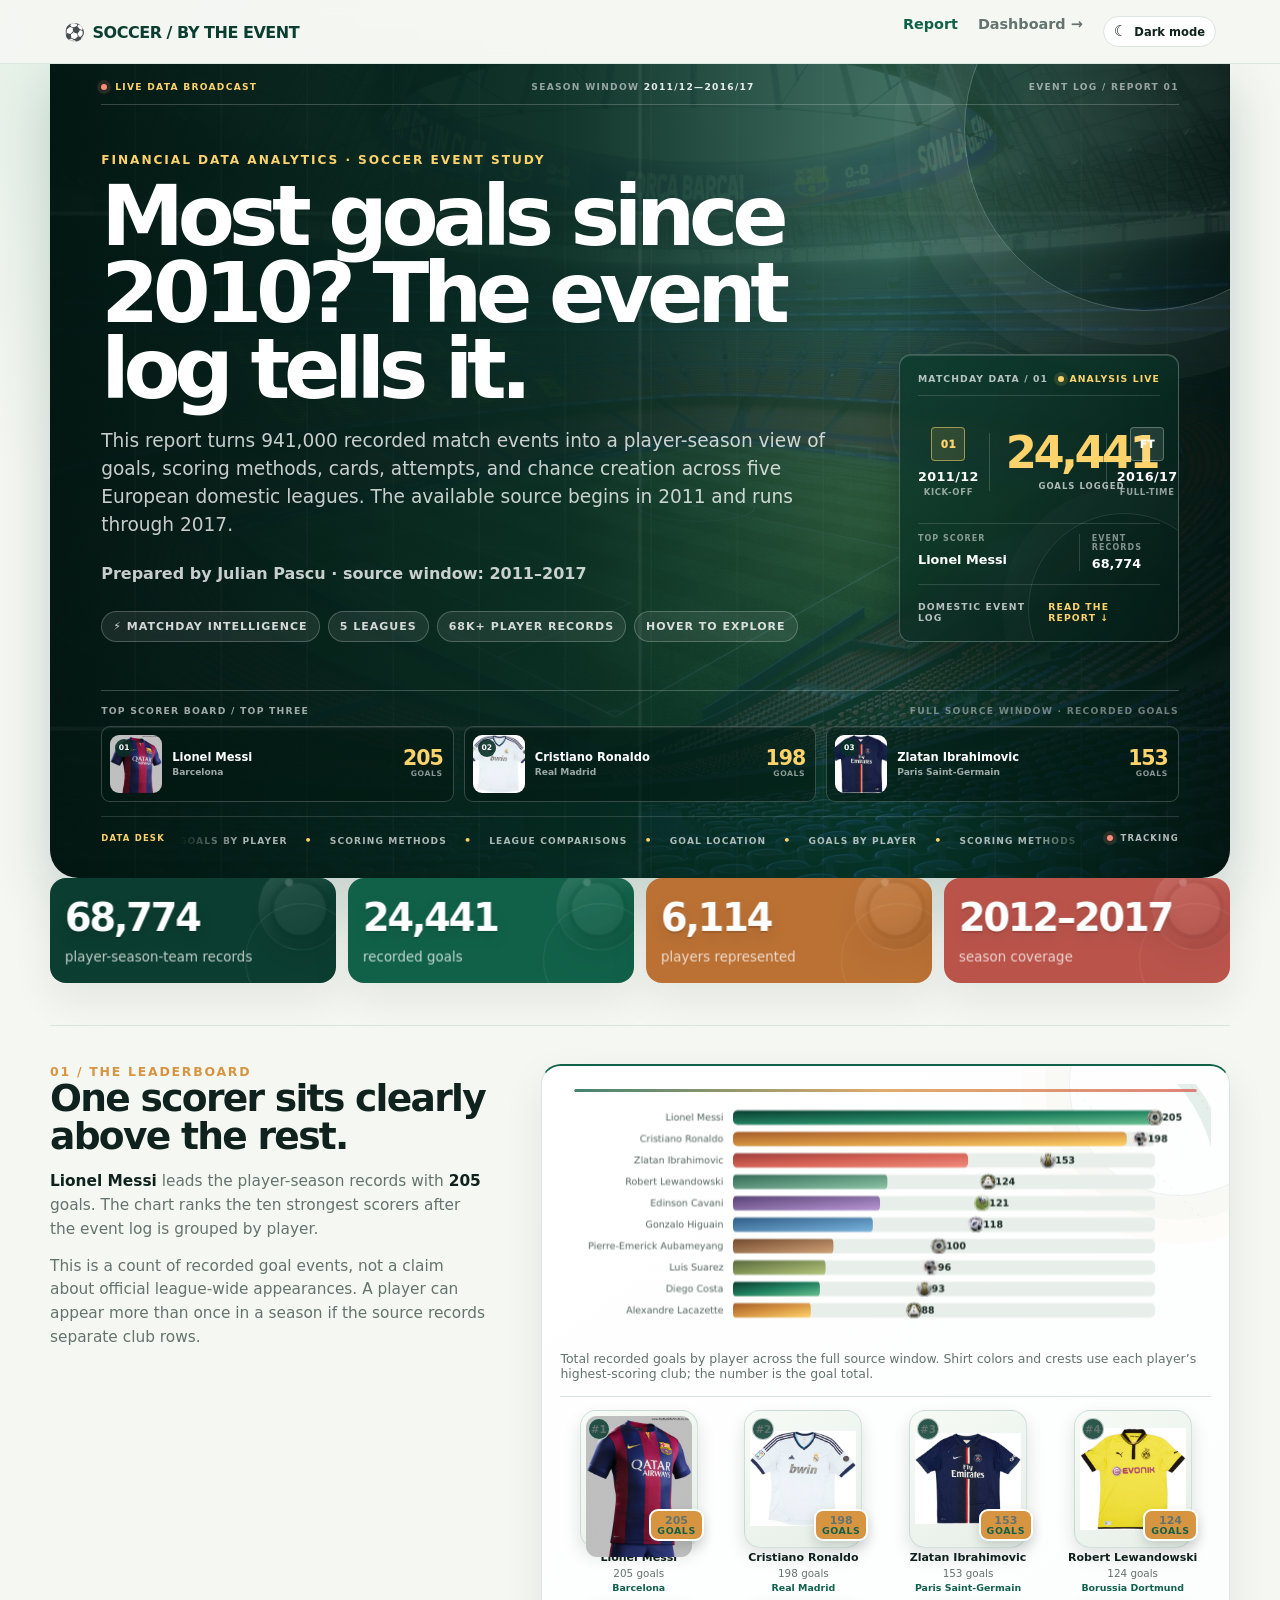
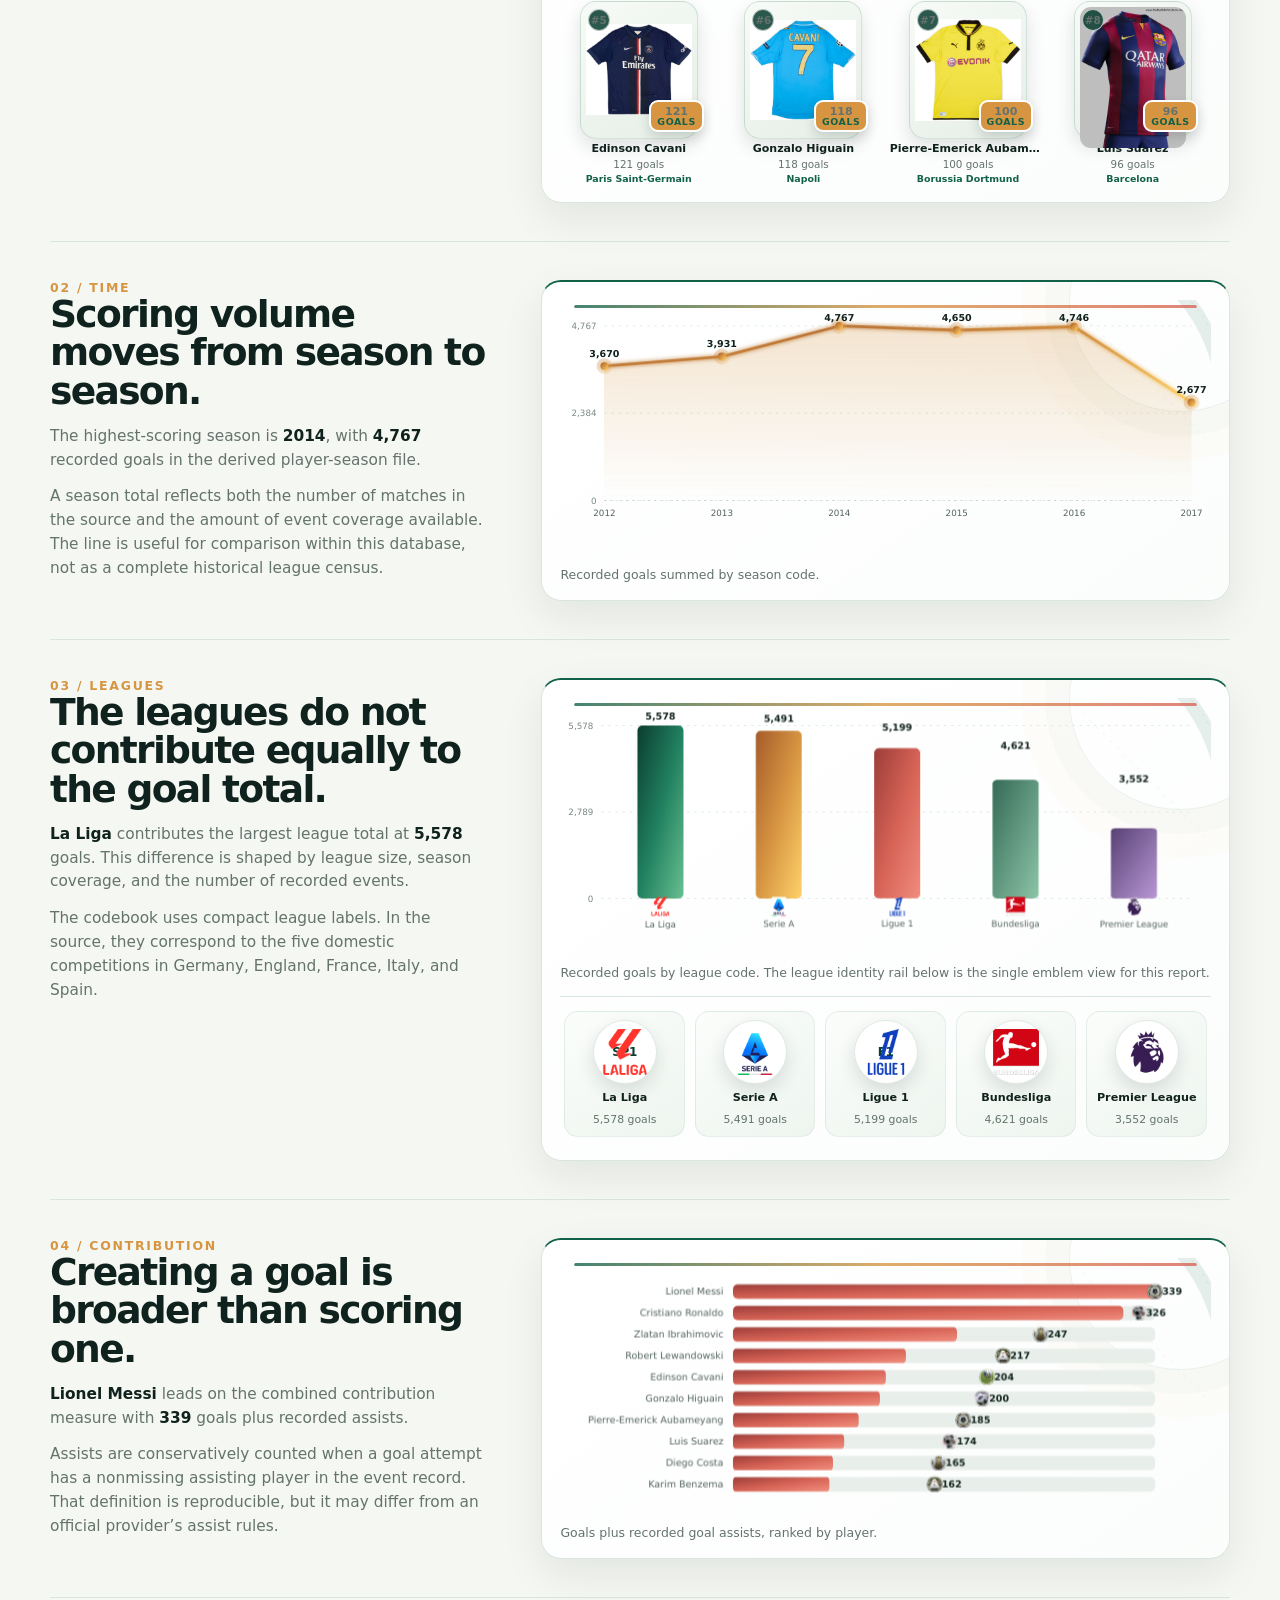
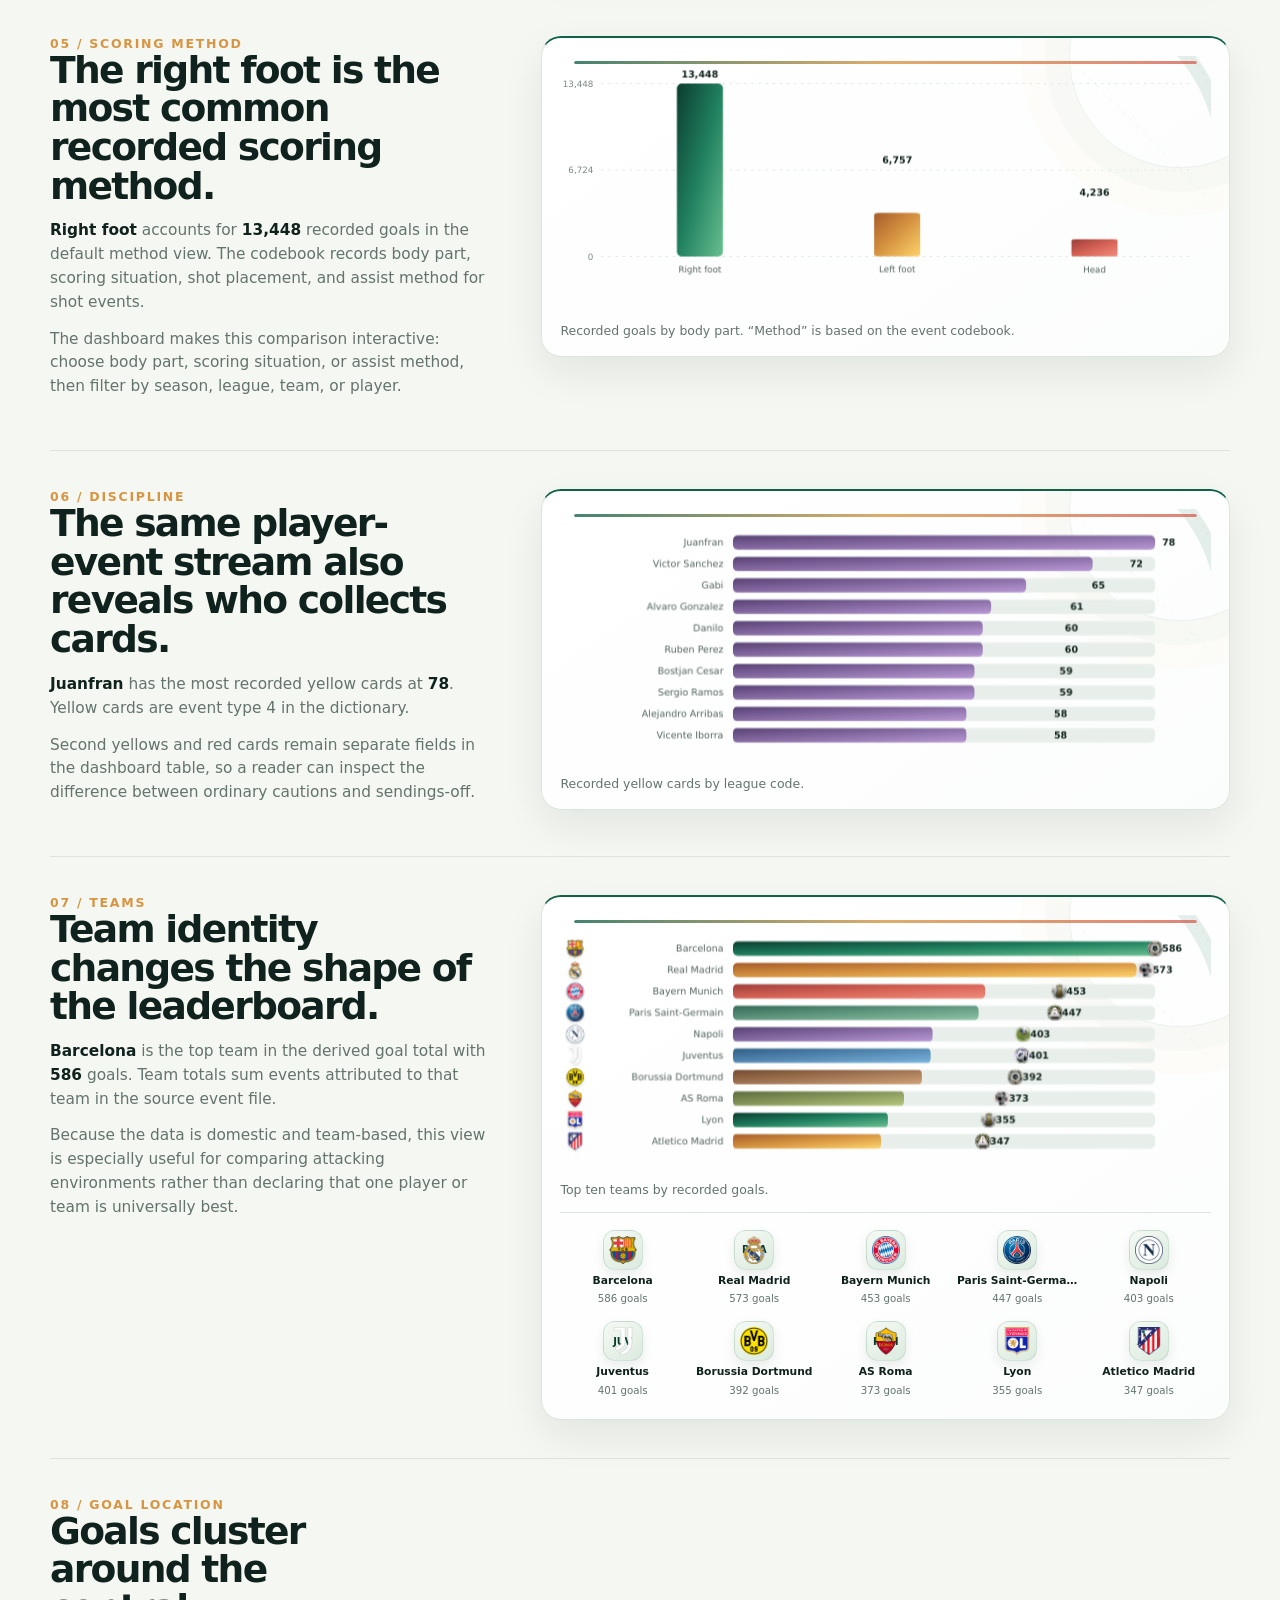
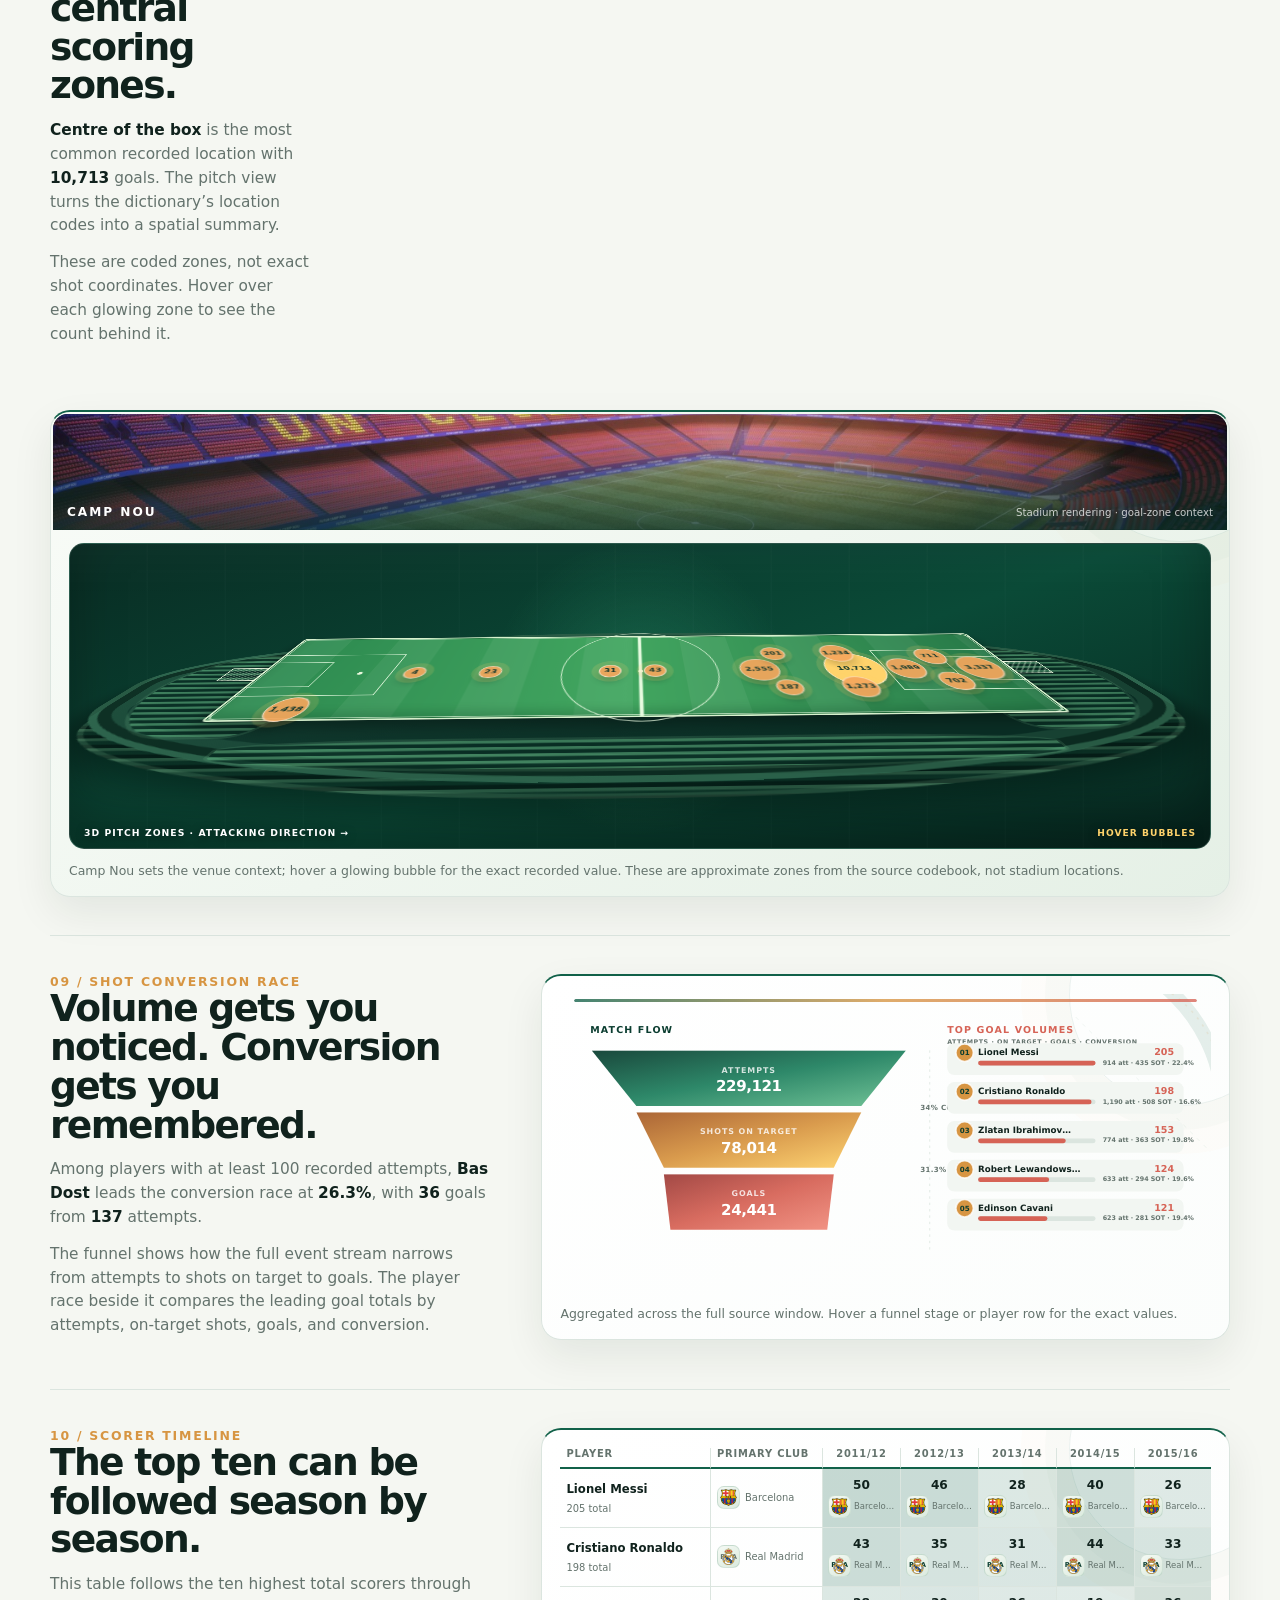
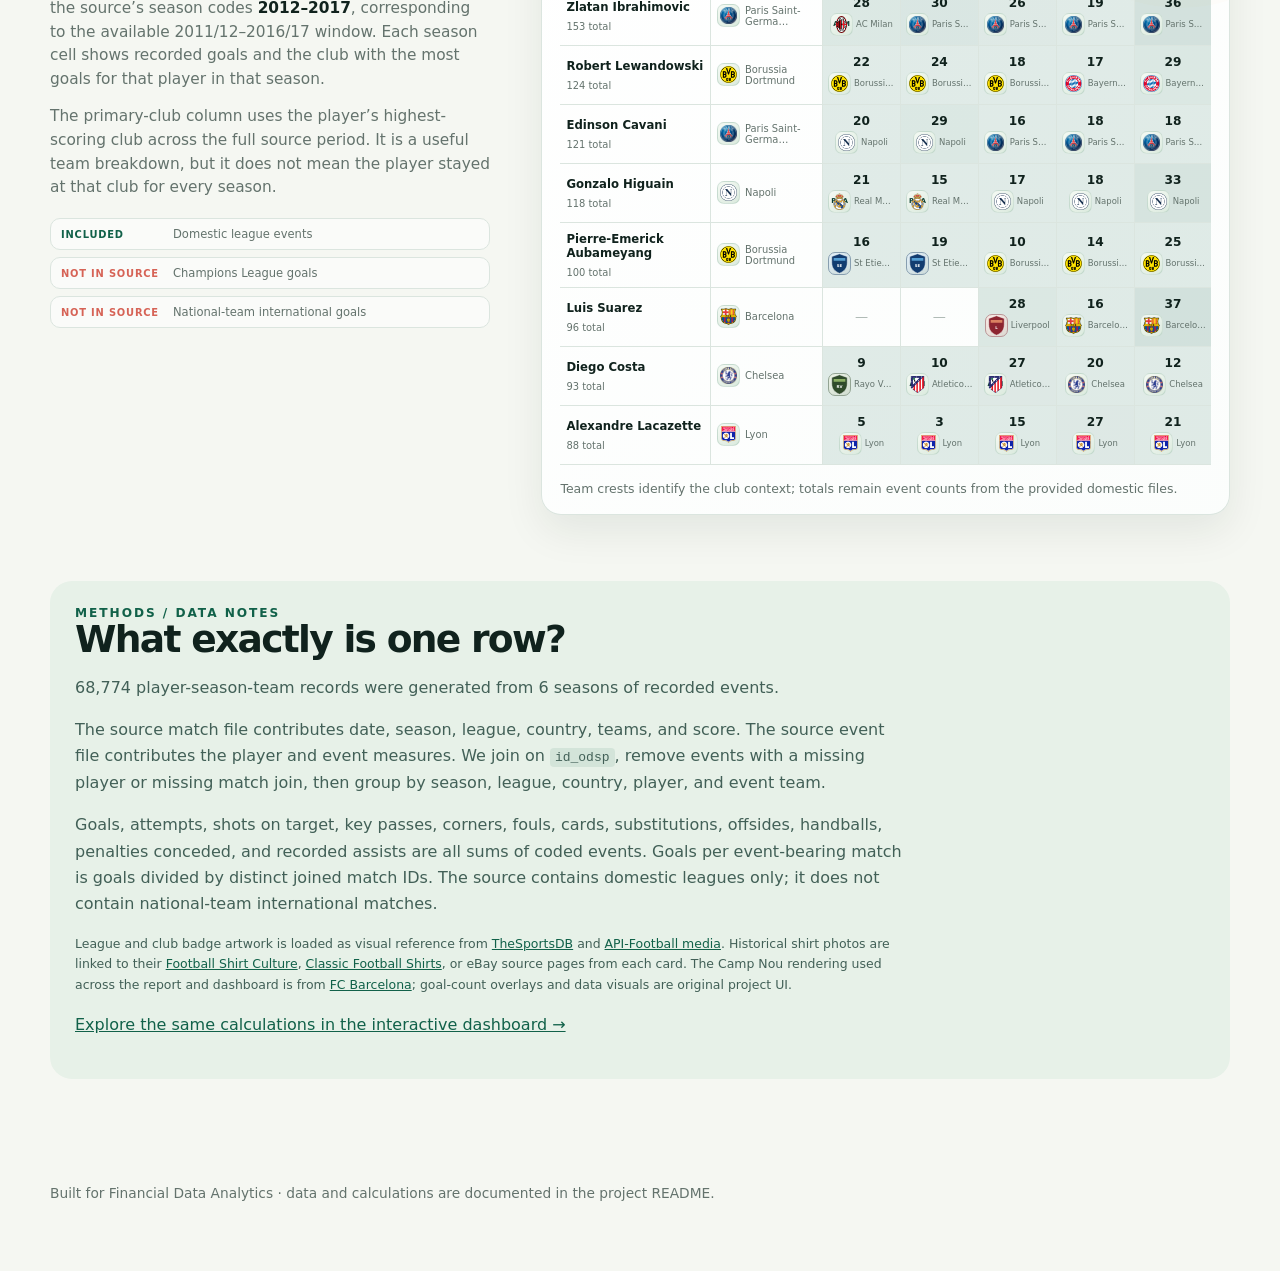
==== commit 06737dfc: "Add broadcast-style report hero" ====
--- a/index.html
+++ b/index.html
@@ -29,6 +29,11 @@
 
   <main>
     <header class="hero">
+      <div class="hero-broadcast-strip" aria-label="Matchday data broadcast">
+        <span class="hero-broadcast-brand"><i></i> LIVE DATA BROADCAST</span>
+        <span>SEASON WINDOW <b>2011/12—2016/17</b></span>
+        <span>EVENT LOG / REPORT 01</span>
+      </div>
       <div class="hero-layout">
         <div class="hero-copy">
           <div class="eyebrow">Financial Data Analytics · Soccer event study</div>
@@ -38,18 +43,27 @@
           <div class="hero-meta"><span>⚡ MATCHDAY INTELLIGENCE</span><span>5 LEAGUES</span><span>68K+ PLAYER RECORDS</span><span>HOVER TO EXPLORE</span></div>
         </div>
         <aside class="hero-matchcard" aria-label="Report matchday snapshot">
-          <div class="hero-matchcard-head"><span>DATA BOARD / 01</span><span class="hero-live"><i></i> REPORT READY</span></div>
+          <div class="hero-matchcard-head"><span>MATCHDAY DATA / 01</span><span class="hero-live"><i></i> ANALYSIS LIVE</span></div>
           <div class="hero-scoreboard">
-            <div class="hero-score-side"><span class="hero-ball">⚽</span><strong>2011/12</strong><small>FIRST SEASON</small></div>
-            <div class="hero-score"><strong>05</strong><span>LEAGUES</span></div>
-            <div class="hero-score-side"><span class="hero-whistle">90′</span><strong>2016/17</strong><small>FINAL SEASON</small></div>
+            <div class="hero-score-side"><span class="hero-score-glyph">01</span><strong>2011/12</strong><small>KICK-OFF</small></div>
+            <div class="hero-score"><strong id="hero-goals-total">—</strong><span>GOALS LOGGED</span></div>
+            <div class="hero-score-side"><span class="hero-score-glyph hero-score-glyph-final">FT</span><strong>2016/17</strong><small>FULL-TIME</small></div>
           </div>
-          <div class="hero-pitch-line"><span>DOMESTIC EVENT LOG</span><strong>HOVER TO SCOUT</strong></div>
+          <div class="hero-match-stats">
+            <div><span>TOP SCORER</span><strong id="hero-top-scorer">—</strong></div>
+            <div><span>EVENT RECORDS</span><strong id="hero-record-count">—</strong></div>
+          </div>
+          <div class="hero-pitch-line"><span>DOMESTIC EVENT LOG</span><strong>READ THE REPORT ↓</strong></div>
         </aside>
       </div>
       <div class="hero-topline">
-        <div class="hero-feature-head"><span>TOP SCORER BOARD</span><span>FULL SOURCE WINDOW · RECORDED GOALS</span></div>
+        <div class="hero-feature-head"><span>TOP SCORER BOARD / TOP THREE</span><span>FULL SOURCE WINDOW · RECORDED GOALS</span></div>
         <div class="hero-player-rail" id="hero-top-players" aria-label="Top three recorded scorers"></div>
+        <div class="hero-broadcast-ticker" aria-label="Report data feed">
+          <span class="hero-ticker-label">DATA DESK</span>
+          <div class="hero-ticker-window"><div class="hero-ticker-track"><span>GOALS BY PLAYER</span><b>•</b><span>SCORING METHODS</span><b>•</b><span>LEAGUE COMPARISONS</span><b>•</b><span>GOAL LOCATION</span><b>•</b><span>GOALS BY PLAYER</span><b>•</b><span>SCORING METHODS</span></div></div>
+          <span class="hero-ticker-status"><i></i> TRACKING</span>
+        </div>
       </div>
     </header>
 
--- a/assets/styles.css
+++ b/assets/styles.css
@@ -103,6 +103,43 @@
 .byline { margin-top: 24px; font-weight: 650; }
 .hero-meta { display: flex; flex-wrap: wrap; gap: 8px; margin-top: 28px; }
 .hero-meta span { padding: 8px 11px; border: 1px solid rgba(255,255,255,.22); border-radius: 999px; color: rgba(255,255,255,.82); background: rgba(255,255,255,.08); font-size: .69rem; font-weight: 800; letter-spacing: .09em; }
+
+/* Broadcast-style matchday treatment for the report landing panel. */
+.hero { padding-top: 18px; padding-bottom: 30px; background: linear-gradient(90deg, rgba(3,23,18,.99) 0%, rgba(5,42,32,.95) 43%, rgba(7,67,49,.76) 71%, rgba(3,24,18,.88) 100%), url('stadium/camp-nou-render.jpg') 78% center / cover no-repeat, linear-gradient(128deg, #061f19 0%, #0b4e3b 56%, #1c7656 100%); }
+.hero-broadcast-strip { position: relative; z-index: 2; display: flex; align-items: center; justify-content: space-between; gap: 18px; padding: 0 0 12px; border-bottom: 1px solid rgba(255,255,255,.2); color: rgba(255,255,255,.55); font-size: .57rem; font-weight: 850; letter-spacing: .14em; }
+.hero-broadcast-strip > span { white-space: nowrap; }
+.hero-broadcast-strip b { color: rgba(255,255,255,.9); font-weight: 850; }
+.hero-broadcast-brand { display: inline-flex; align-items: center; gap: 8px; color: #ffd36b; }
+.hero-broadcast-brand i, .hero-ticker-status i { display: inline-block; width: 6px; height: 6px; border-radius: 50%; background: #ff8d79; box-shadow: 0 0 0 4px rgba(255,141,121,.14); animation: live-pulse 1.5s ease-in-out infinite; }
+.hero-layout { margin-top: clamp(30px, 4vw, 48px); }
+.hero-copy { animation: hero-copy-in .7s cubic-bezier(.2,.8,.2,1) both; }
+.hero-matchcard { max-width: 380px; padding: 18px; border-radius: 12px; background: linear-gradient(145deg, rgba(10,59,44,.76), rgba(2,25,19,.58)); box-shadow: 0 20px 45px rgba(1,17,12,.28), inset 0 1px 0 rgba(255,255,255,.16); animation: hero-card-in .7s .1s cubic-bezier(.2,.8,.2,1) both; }
+.hero-matchcard::before { opacity: .55; }
+.hero-matchcard-head { padding-bottom: 11px; border-bottom: 1px solid rgba(255,255,255,.14); }
+.hero-score-glyph { display: grid; place-items: center; width: 34px; height: 34px; margin-bottom: 5px; border: 1px solid rgba(255,211,107,.55); border-radius: 4px; background: rgba(255,211,107,.12); color: #ffd36b; font-size: .65rem; font-weight: 950; letter-spacing: .04em; }
+.hero-score-glyph-final { border-color: rgba(255,255,255,.28); background: rgba(255,255,255,.1); color: #fff; }
+.hero-score { min-width: 118px; padding: 0 16px; }
+.hero-score strong { font-size: clamp(2rem, 4vw, 2.8rem); font-variant-numeric: tabular-nums; }
+.hero-match-stats { position: relative; z-index: 1; display: grid; grid-template-columns: 1.3fr .7fr; gap: 10px; margin: 0 0 16px; padding: 10px 0 13px; border-top: 1px solid rgba(255,255,255,.14); border-bottom: 1px solid rgba(255,255,255,.14); }
+.hero-match-stats div { display: grid; gap: 4px; min-width: 0; }
+.hero-match-stats div + div { padding-left: 12px; border-left: 1px solid rgba(255,255,255,.14); }
+.hero-match-stats span { color: rgba(255,255,255,.5); font-size: .5rem; font-weight: 900; letter-spacing: .13em; }
+.hero-match-stats strong { overflow: hidden; color: #fff; font-size: .8rem; text-overflow: ellipsis; white-space: nowrap; }
+.hero-pitch-line { padding-top: 0; border-top: 0; }
+.hero-pitch-line strong { color: #ffd36b; }
+.hero-topline { max-width: none; margin-top: clamp(30px, 4vw, 48px); }
+.hero-player-card { background: rgba(2,24,18,.54); border-radius: 9px; }
+.hero-player-card:hover, .hero-player-card:focus-visible { box-shadow: 0 10px 24px rgba(1,17,12,.24); }
+.hero-broadcast-ticker { display: grid; grid-template-columns: auto minmax(0, 1fr) auto; align-items: center; gap: 14px; margin-top: 14px; padding-top: 12px; border-top: 1px solid rgba(255,255,255,.14); }
+.hero-ticker-label, .hero-ticker-status { color: rgba(255,255,255,.5); font-size: .53rem; font-weight: 900; letter-spacing: .14em; white-space: nowrap; }
+.hero-ticker-label { color: #ffd36b; }
+.hero-ticker-window { min-width: 0; overflow: hidden; mask-image: linear-gradient(90deg, transparent, #000 7%, #000 93%, transparent); }
+.hero-ticker-track { display: inline-flex; align-items: center; gap: 17px; min-width: max-content; color: rgba(255,255,255,.67); font-size: .57rem; font-weight: 850; letter-spacing: .12em; animation: hero-ticker 26s linear infinite; }
+.hero-ticker-track b { color: #ffd36b; font-size: .7rem; }
+.hero-ticker-status { display: inline-flex; align-items: center; gap: 7px; color: rgba(255,255,255,.7); }
+@keyframes hero-copy-in { from { opacity: 0; transform: translateY(12px); } to { opacity: 1; transform: translateY(0); } }
+@keyframes hero-card-in { from { opacity: 0; transform: translateY(16px) scale(.985); } to { opacity: 1; transform: translateY(0) scale(1); } }
+@keyframes hero-ticker { from { transform: translateX(0); } to { transform: translateX(-34%); } }
 
 .stat-grid { display: grid; grid-template-columns: repeat(4, 1fr); gap: 12px; margin: 0 0 42px; }
 .stat-card { position: relative; overflow: hidden; isolation: isolate; padding: 18px; background: var(--green-dark); color: white; border-radius: 16px; box-shadow: var(--shadow); perspective: 900px; transform-style: preserve-3d; }
@@ -490,6 +527,8 @@
   .toolbar { grid-template-columns: 1fr; }
   .site-nav { align-items: flex-start; gap: 12px; flex-direction: column; }
   .hero-layout { grid-template-columns: 1fr; gap: 28px; }
+  .hero-broadcast-strip { flex-wrap: wrap; gap: 8px 16px; }
+  .hero-broadcast-strip > span:last-child { margin-left: auto; }
   .hero-matchcard { justify-self: start; max-width: 500px; }
   .hero-topline { max-width: 500px; }
   .hero-player-rail { grid-template-columns: 1fr; }
@@ -503,6 +542,11 @@
   .hero, .content-shell { width: min(100% - 28px, 1180px); }
   .stat-grid, .controls { grid-template-columns: 1fr; }
   .nav-links { gap: 13px; }
+  .hero-broadcast-strip { display: grid; grid-template-columns: 1fr auto; }
+  .hero-broadcast-strip > span:last-child { grid-column: 1 / -1; margin-left: 0; }
+  .hero-broadcast-strip > span:nth-child(2) { justify-self: end; }
+  .hero-broadcast-ticker { grid-template-columns: auto minmax(0, 1fr); }
+  .hero-ticker-status { display: none; }
   .dashboard-explorer { padding: 17px; }
   .league-picker { grid-template-columns: repeat(2, minmax(0, 1fr)); }
   .league-choice { grid-template-columns: 30px minmax(0, 1fr); padding: 7px; }
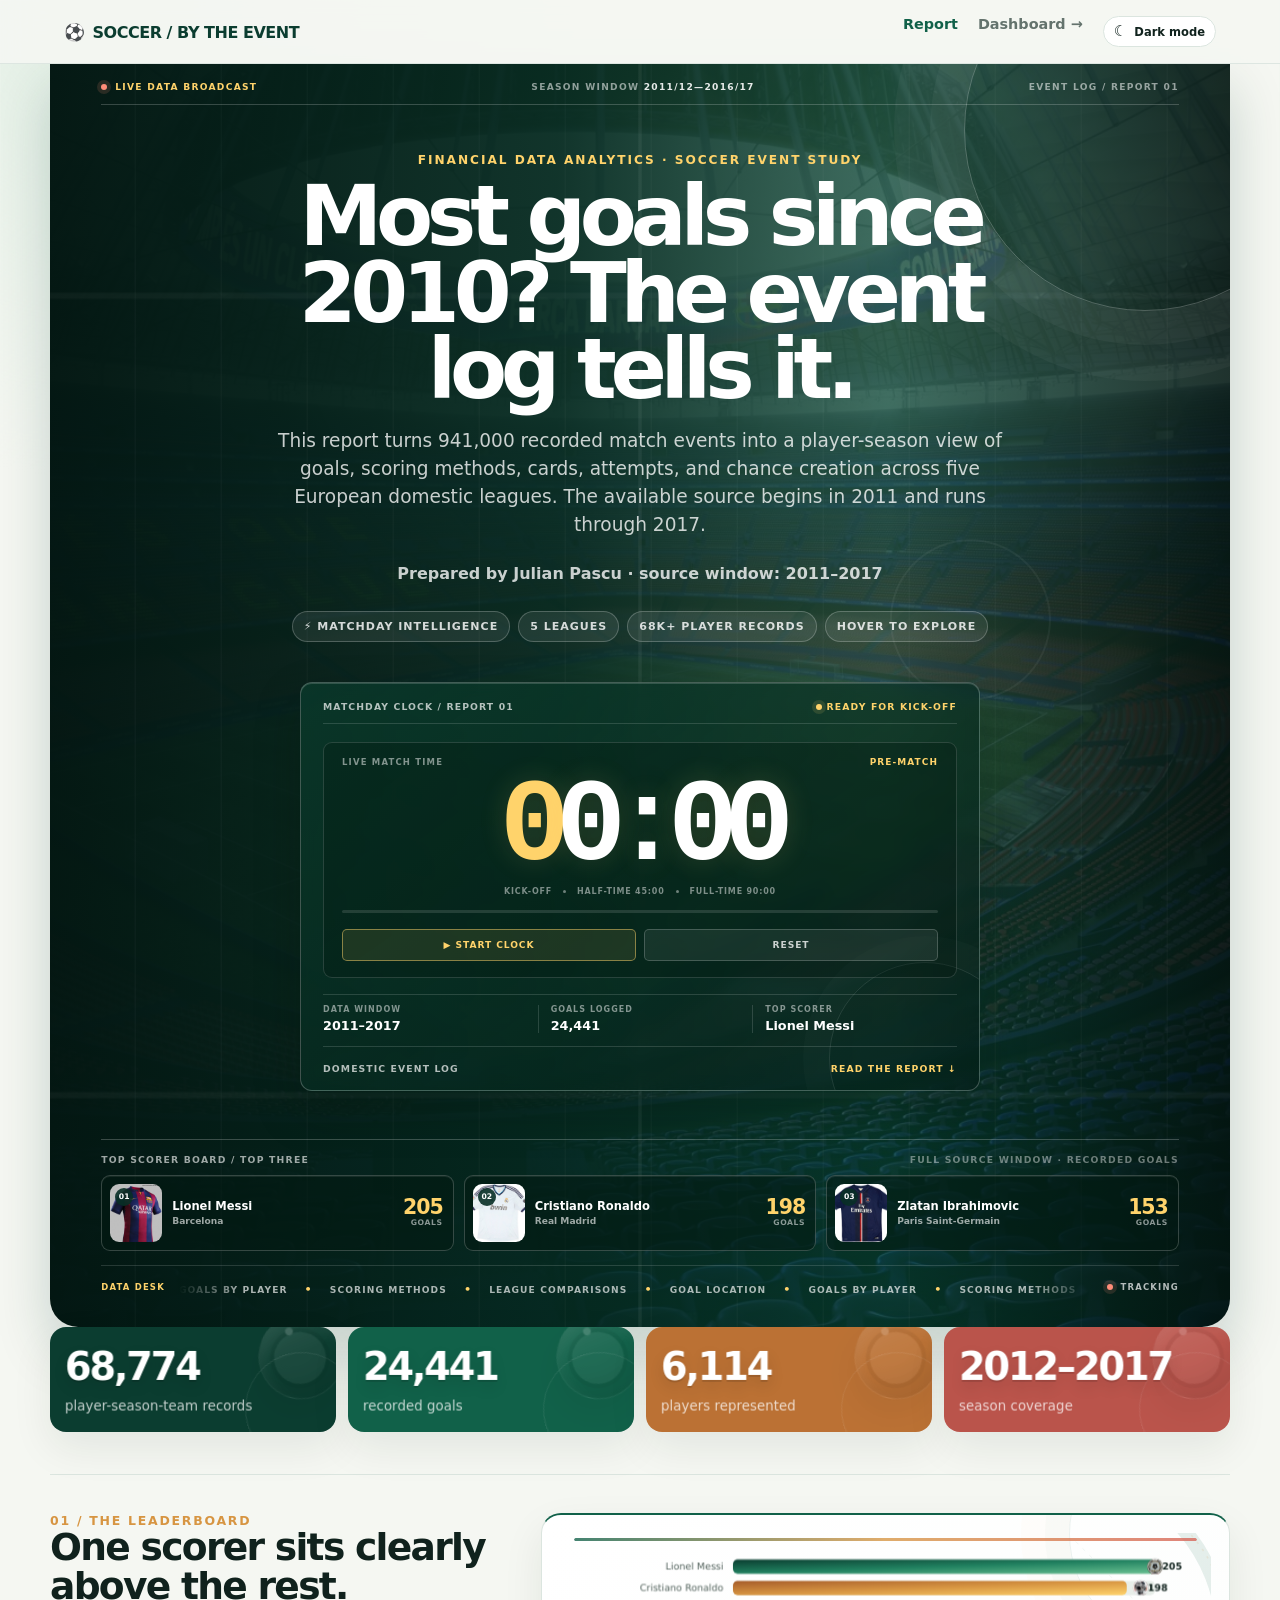
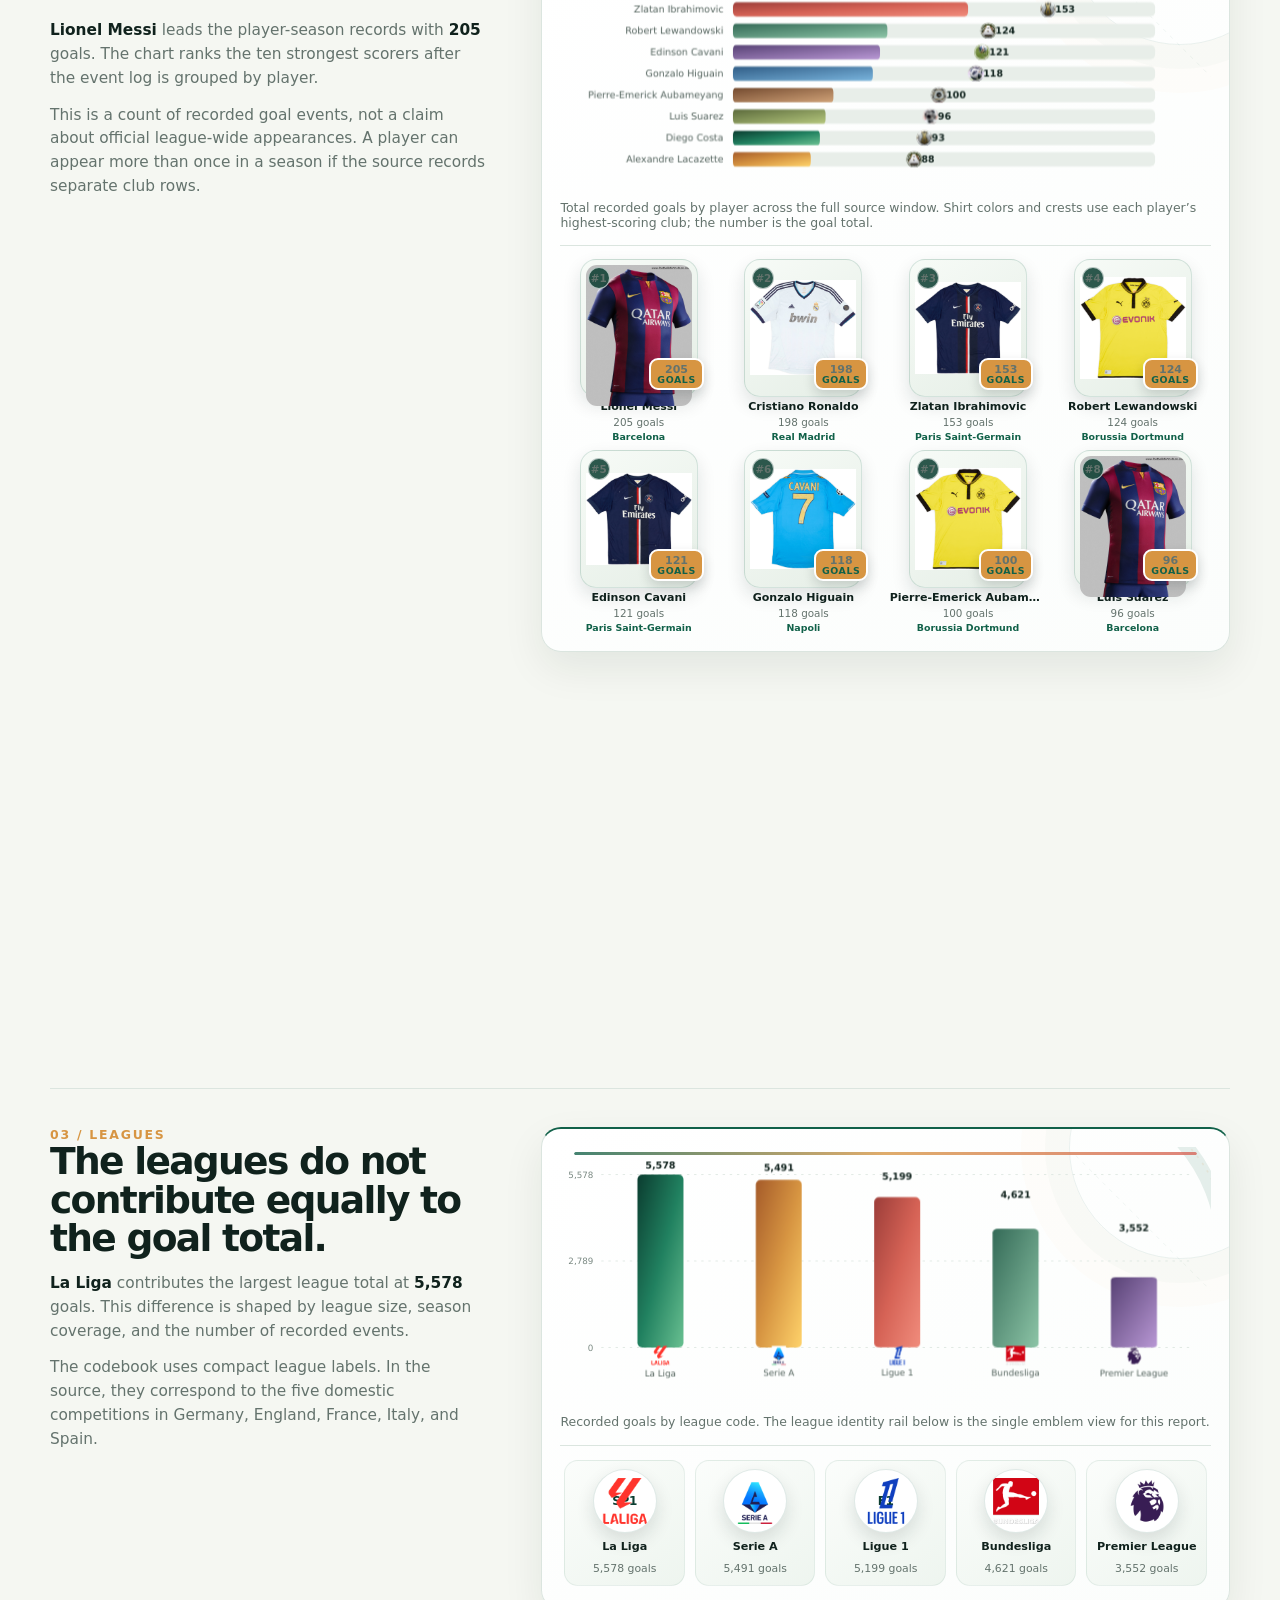
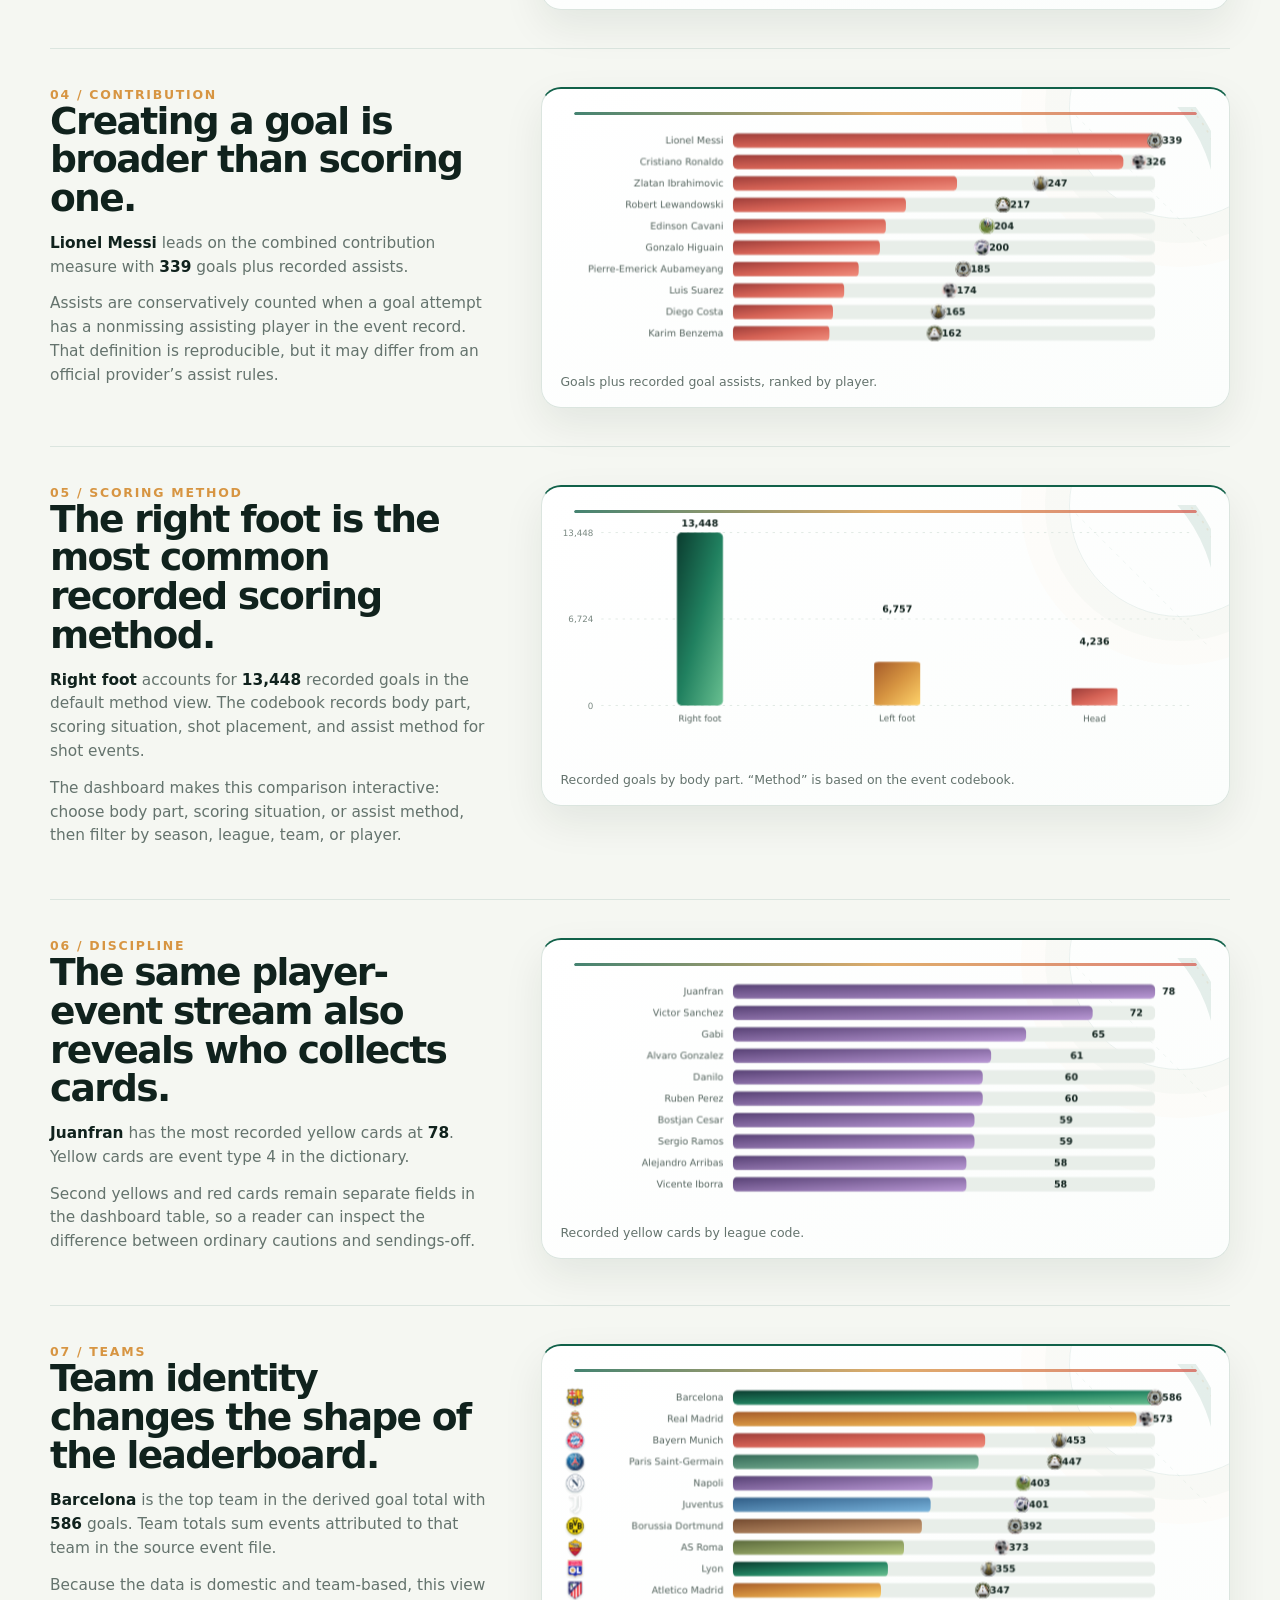
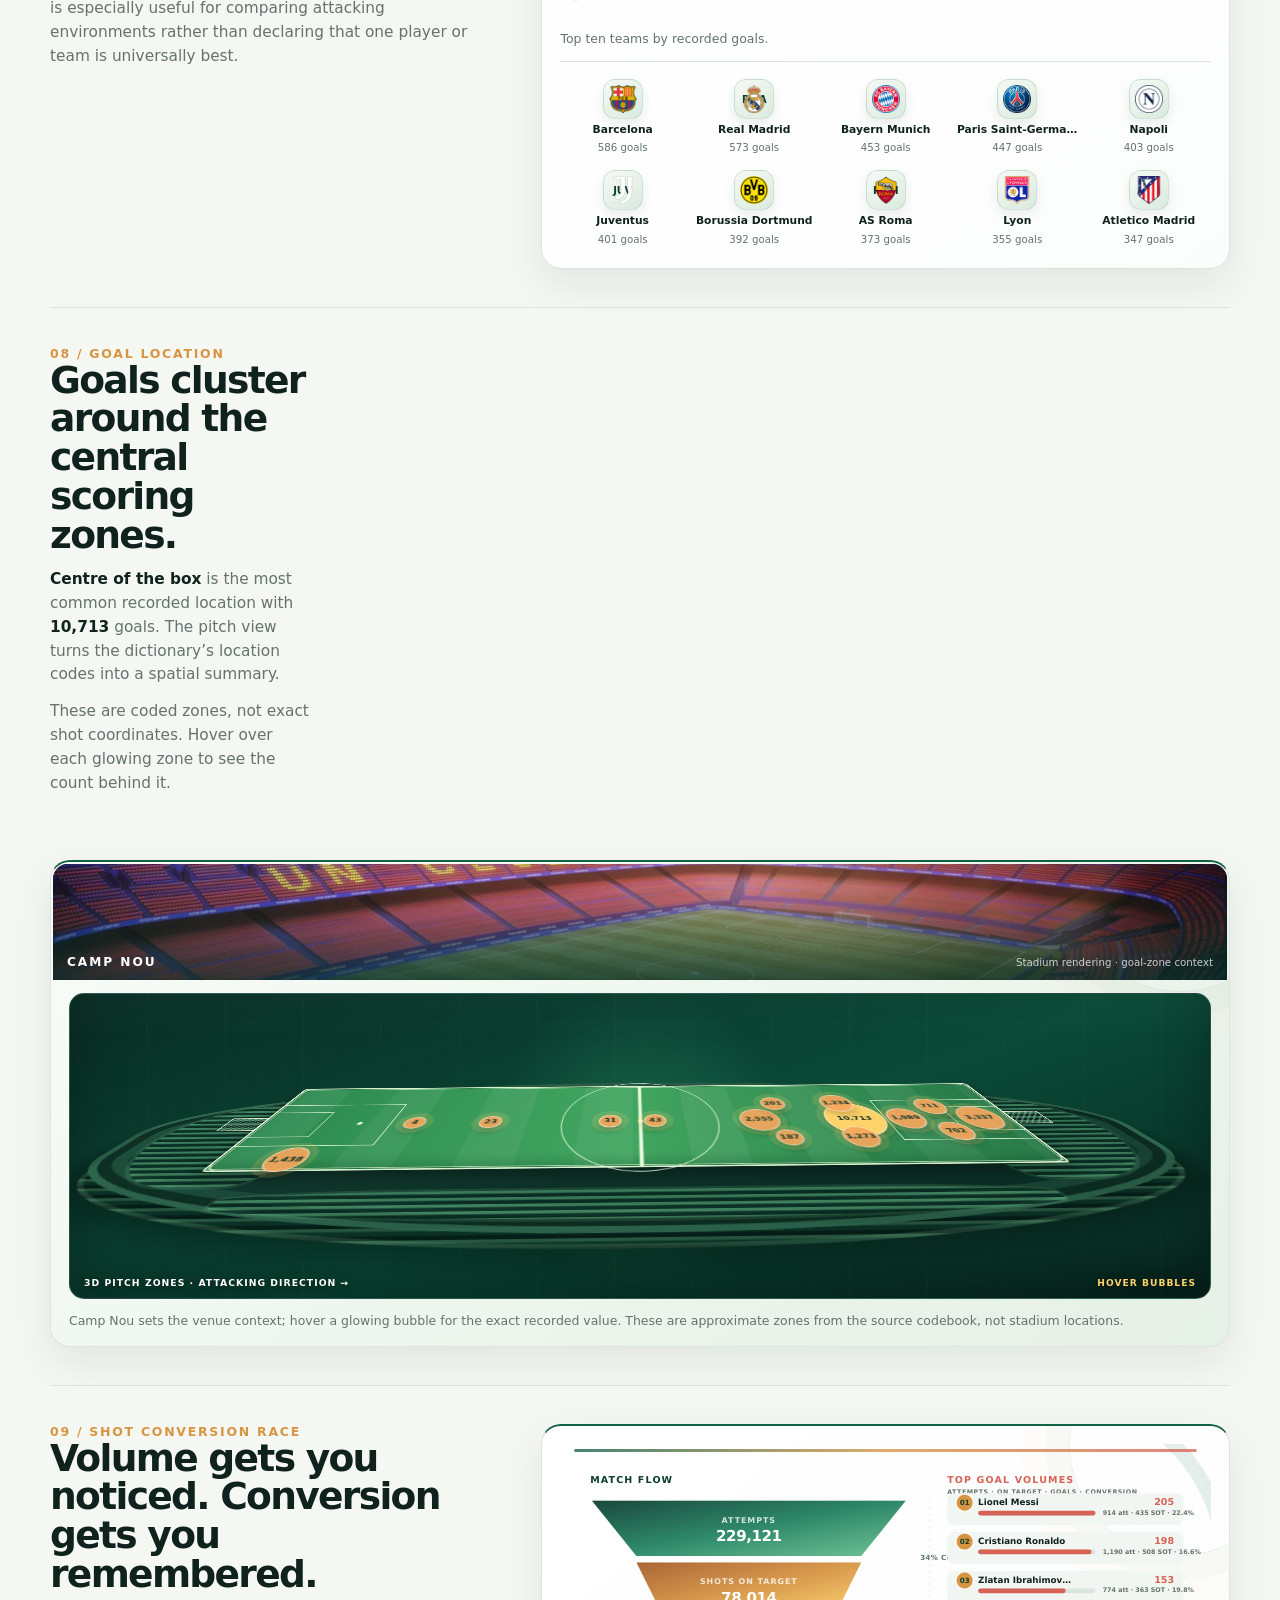
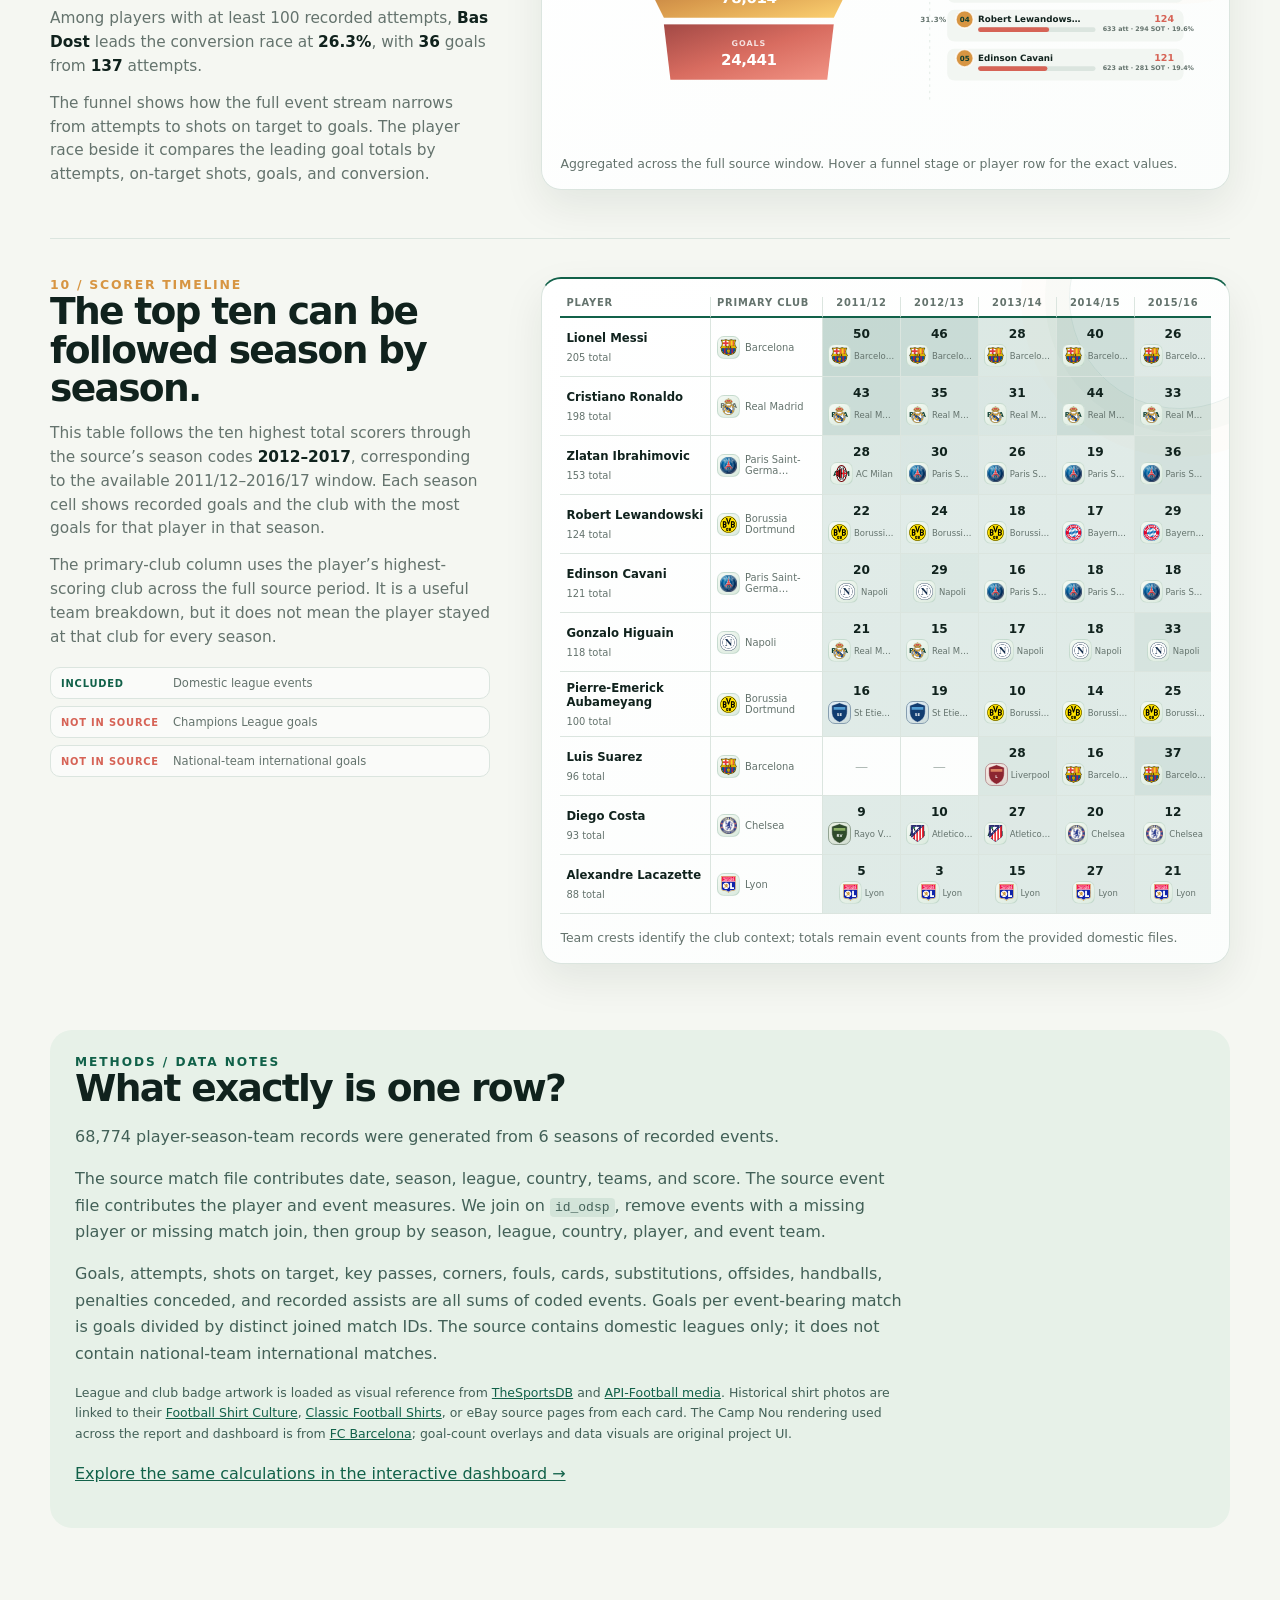
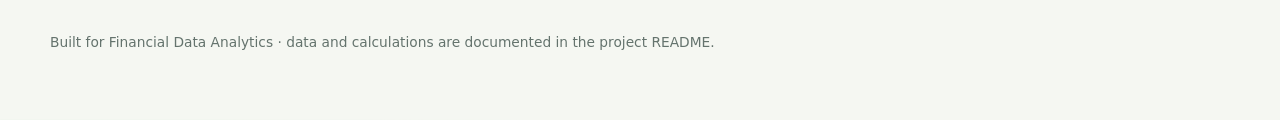
==== commit d981166b: "Center interactive matchday clock" ====
--- a/index.html
+++ b/index.html
@@ -43,15 +43,21 @@
           <div class="hero-meta"><span>⚡ MATCHDAY INTELLIGENCE</span><span>5 LEAGUES</span><span>68K+ PLAYER RECORDS</span><span>HOVER TO EXPLORE</span></div>
         </div>
         <aside class="hero-matchcard" aria-label="Report matchday snapshot">
-          <div class="hero-matchcard-head"><span>MATCHDAY DATA / 01</span><span class="hero-live"><i></i> ANALYSIS LIVE</span></div>
-          <div class="hero-scoreboard">
-            <div class="hero-score-side"><span class="hero-score-glyph">01</span><strong>2011/12</strong><small>KICK-OFF</small></div>
-            <div class="hero-score"><strong id="hero-goals-total">—</strong><span>GOALS LOGGED</span></div>
-            <div class="hero-score-side"><span class="hero-score-glyph hero-score-glyph-final">FT</span><strong>2016/17</strong><small>FULL-TIME</small></div>
+          <div class="hero-matchcard-head"><span>MATCHDAY CLOCK / REPORT 01</span><span class="hero-live"><i></i> <span id="match-clock-status">READY FOR KICK-OFF</span></span></div>
+          <div class="match-clock-shell">
+            <div class="match-clock-topline"><span>LIVE MATCH TIME</span><strong id="match-clock-phase">PRE-MATCH</strong></div>
+            <div class="match-clock-display" id="match-clock" aria-live="polite">00:00</div>
+            <div class="match-clock-context"><span>KICK-OFF</span><i></i><span>HALF-TIME 45:00</span><i></i><span>FULL-TIME 90:00</span></div>
+            <div class="match-clock-progress" aria-hidden="true"><span id="match-clock-progress"></span></div>
+            <div class="match-clock-controls">
+              <button class="match-clock-toggle" id="match-clock-toggle" type="button"><span aria-hidden="true">▶</span> START CLOCK</button>
+              <button class="match-clock-reset" id="match-clock-reset" type="button">RESET</button>
+            </div>
           </div>
           <div class="hero-match-stats">
+            <div><span>DATA WINDOW</span><strong>2011–2017</strong></div>
+            <div><span>GOALS LOGGED</span><strong id="hero-goals-total">—</strong></div>
             <div><span>TOP SCORER</span><strong id="hero-top-scorer">—</strong></div>
-            <div><span>EVENT RECORDS</span><strong id="hero-record-count">—</strong></div>
           </div>
           <div class="hero-pitch-line"><span>DOMESTIC EVENT LOG</span><strong>READ THE REPORT ↓</strong></div>
         </aside>
--- a/assets/styles.css
+++ b/assets/styles.css
@@ -111,22 +111,38 @@
 .hero-broadcast-strip b { color: rgba(255,255,255,.9); font-weight: 850; }
 .hero-broadcast-brand { display: inline-flex; align-items: center; gap: 8px; color: #ffd36b; }
 .hero-broadcast-brand i, .hero-ticker-status i { display: inline-block; width: 6px; height: 6px; border-radius: 50%; background: #ff8d79; box-shadow: 0 0 0 4px rgba(255,141,121,.14); animation: live-pulse 1.5s ease-in-out infinite; }
-.hero-layout { margin-top: clamp(30px, 4vw, 48px); }
-.hero-copy { animation: hero-copy-in .7s cubic-bezier(.2,.8,.2,1) both; }
-.hero-matchcard { max-width: 380px; padding: 18px; border-radius: 12px; background: linear-gradient(145deg, rgba(10,59,44,.76), rgba(2,25,19,.58)); box-shadow: 0 20px 45px rgba(1,17,12,.28), inset 0 1px 0 rgba(255,255,255,.16); animation: hero-card-in .7s .1s cubic-bezier(.2,.8,.2,1) both; }
+.hero-layout { display: flex; flex-direction: column; align-items: center; gap: clamp(26px, 4vw, 40px); margin-top: clamp(30px, 4vw, 48px); }
+.hero-copy { width: min(900px, 100%); text-align: center; animation: hero-copy-in .7s cubic-bezier(.2,.8,.2,1) both; }
+.hero-copy .lede { margin-right: auto; margin-left: auto; }
+.hero-meta { justify-content: center; }
+.hero-matchcard { align-self: center; width: min(680px, 100%); max-width: none; padding: 18px 22px 16px; border-radius: 12px; background: linear-gradient(145deg, rgba(10,59,44,.76), rgba(2,25,19,.58)); box-shadow: 0 20px 45px rgba(1,17,12,.28), inset 0 1px 0 rgba(255,255,255,.16); animation: hero-card-in .7s .1s cubic-bezier(.2,.8,.2,1) both; }
 .hero-matchcard::before { opacity: .55; }
 .hero-matchcard-head { padding-bottom: 11px; border-bottom: 1px solid rgba(255,255,255,.14); }
 .hero-score-glyph { display: grid; place-items: center; width: 34px; height: 34px; margin-bottom: 5px; border: 1px solid rgba(255,211,107,.55); border-radius: 4px; background: rgba(255,211,107,.12); color: #ffd36b; font-size: .65rem; font-weight: 950; letter-spacing: .04em; }
 .hero-score-glyph-final { border-color: rgba(255,255,255,.28); background: rgba(255,255,255,.1); color: #fff; }
 .hero-score { min-width: 118px; padding: 0 16px; }
 .hero-score strong { font-size: clamp(2rem, 4vw, 2.8rem); font-variant-numeric: tabular-nums; }
-.hero-match-stats { position: relative; z-index: 1; display: grid; grid-template-columns: 1.3fr .7fr; gap: 10px; margin: 0 0 16px; padding: 10px 0 13px; border-top: 1px solid rgba(255,255,255,.14); border-bottom: 1px solid rgba(255,255,255,.14); }
+.hero-match-stats { position: relative; z-index: 1; display: grid; grid-template-columns: repeat(3, 1fr); gap: 10px; margin: 0 0 16px; padding: 10px 0 13px; border-top: 1px solid rgba(255,255,255,.14); border-bottom: 1px solid rgba(255,255,255,.14); }
 .hero-match-stats div { display: grid; gap: 4px; min-width: 0; }
 .hero-match-stats div + div { padding-left: 12px; border-left: 1px solid rgba(255,255,255,.14); }
 .hero-match-stats span { color: rgba(255,255,255,.5); font-size: .5rem; font-weight: 900; letter-spacing: .13em; }
 .hero-match-stats strong { overflow: hidden; color: #fff; font-size: .8rem; text-overflow: ellipsis; white-space: nowrap; }
 .hero-pitch-line { padding-top: 0; border-top: 0; }
 .hero-pitch-line strong { color: #ffd36b; }
+.match-clock-shell { position: relative; z-index: 1; margin: 18px auto 16px; padding: 14px 18px 16px; border: 1px solid rgba(255,255,255,.14); border-radius: 9px; background: rgba(0,18,13,.28); }
+.match-clock-topline { display: flex; align-items: center; justify-content: space-between; gap: 12px; color: rgba(255,255,255,.5); font-size: .53rem; font-weight: 900; letter-spacing: .14em; }
+.match-clock-topline strong { color: #ffd36b; font-size: .56rem; letter-spacing: .12em; }
+.match-clock-display { margin: 9px 0 6px; color: #fff; font-family: "SFMono-Regular", Consolas, "Liberation Mono", monospace; font-size: clamp(4.6rem, 11vw, 7.3rem); font-weight: 800; line-height: .9; letter-spacing: -.12em; text-align: center; text-shadow: 0 0 28px rgba(255,211,107,.16); font-variant-numeric: tabular-nums; }
+.match-clock-display::first-letter { color: #ffd36b; }
+.match-clock-display.is-running { color: #ffd36b; }
+.match-clock-context { display: flex; align-items: center; justify-content: center; gap: 11px; color: rgba(255,255,255,.48); font-size: .5rem; font-weight: 850; letter-spacing: .1em; }
+.match-clock-context i { width: 3px; height: 3px; border-radius: 50%; background: rgba(255,255,255,.42); }
+.match-clock-progress { height: 3px; margin: 14px auto 16px; overflow: hidden; border-radius: 999px; background: rgba(255,255,255,.12); }
+.match-clock-progress span { display: block; width: 0; height: 100%; border-radius: inherit; background: linear-gradient(90deg, #42a67e, #ffd36b); transition: width .3s linear; }
+.match-clock-controls { display: flex; justify-content: center; gap: 8px; }
+.match-clock-controls button { min-height: 32px; padding: 8px 12px; border: 1px solid rgba(255,255,255,.2); border-radius: 5px; color: rgba(255,255,255,.78); background: rgba(255,255,255,.07); font-size: .57rem; font-weight: 900; letter-spacing: .1em; cursor: pointer; transition: background .18s ease, border-color .18s ease, color .18s ease, transform .18s ease; }
+.match-clock-controls button:hover, .match-clock-controls button:focus-visible { border-color: rgba(255,211,107,.7); color: #ffd36b; background: rgba(255,211,107,.12); outline: none; transform: translateY(-1px); }
+.match-clock-toggle { border-color: rgba(255,211,107,.48) !important; color: #ffd36b !important; background: rgba(255,211,107,.1) !important; }
 .hero-topline { max-width: none; margin-top: clamp(30px, 4vw, 48px); }
 .hero-player-card { background: rgba(2,24,18,.54); border-radius: 9px; }
 .hero-player-card:hover, .hero-player-card:focus-visible { box-shadow: 0 10px 24px rgba(1,17,12,.24); }
@@ -547,6 +563,13 @@
   .hero-broadcast-strip > span:nth-child(2) { justify-self: end; }
   .hero-broadcast-ticker { grid-template-columns: auto minmax(0, 1fr); }
   .hero-ticker-status { display: none; }
+  .match-clock-context { display: grid; grid-template-columns: repeat(3, 1fr); gap: 5px; }
+  .match-clock-context i { display: none; }
+  .match-clock-context span { text-align: center; }
+  .hero-match-stats { gap: 6px; }
+  .hero-match-stats div + div { padding-left: 7px; }
+  .hero-match-stats span { font-size: .46rem; letter-spacing: .08em; }
+  .hero-match-stats strong { font-size: .7rem; }
   .dashboard-explorer { padding: 17px; }
   .league-picker { grid-template-columns: repeat(2, minmax(0, 1fr)); }
   .league-choice { grid-template-columns: 30px minmax(0, 1fr); padding: 7px; }
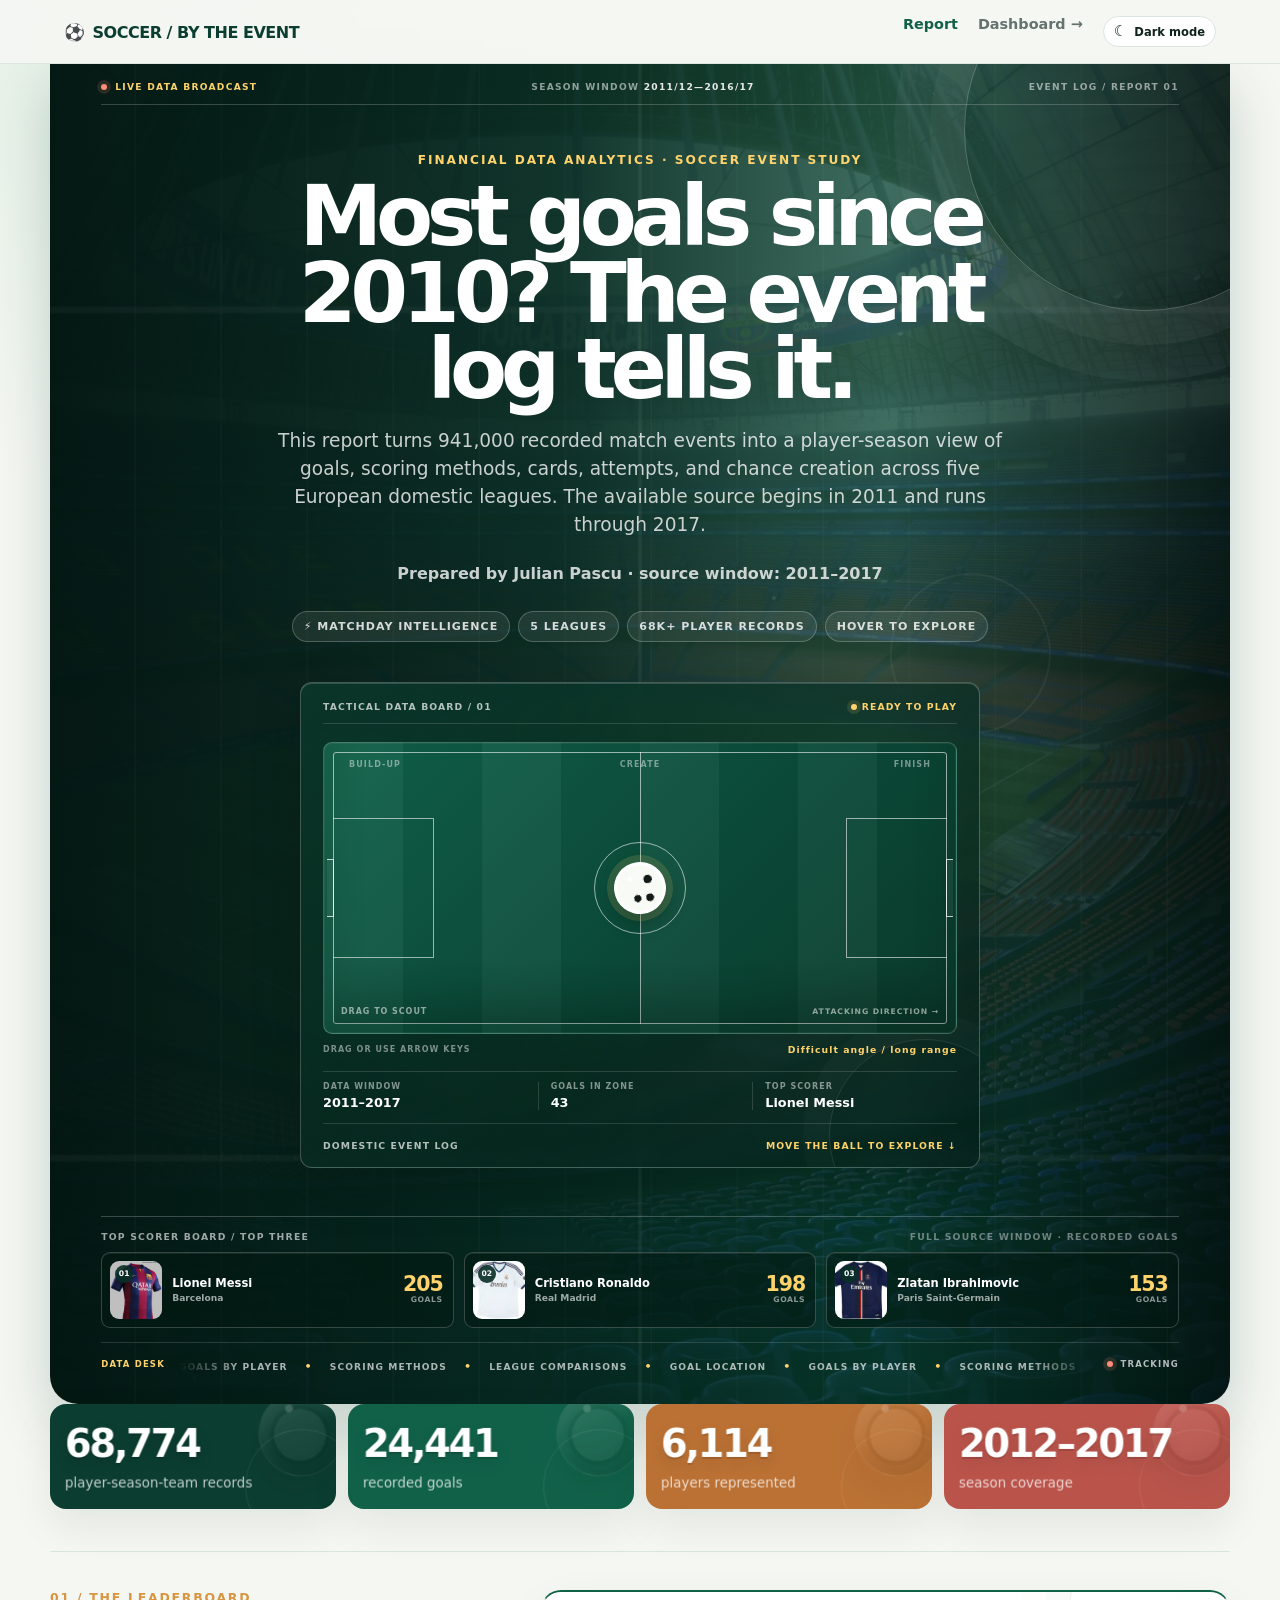
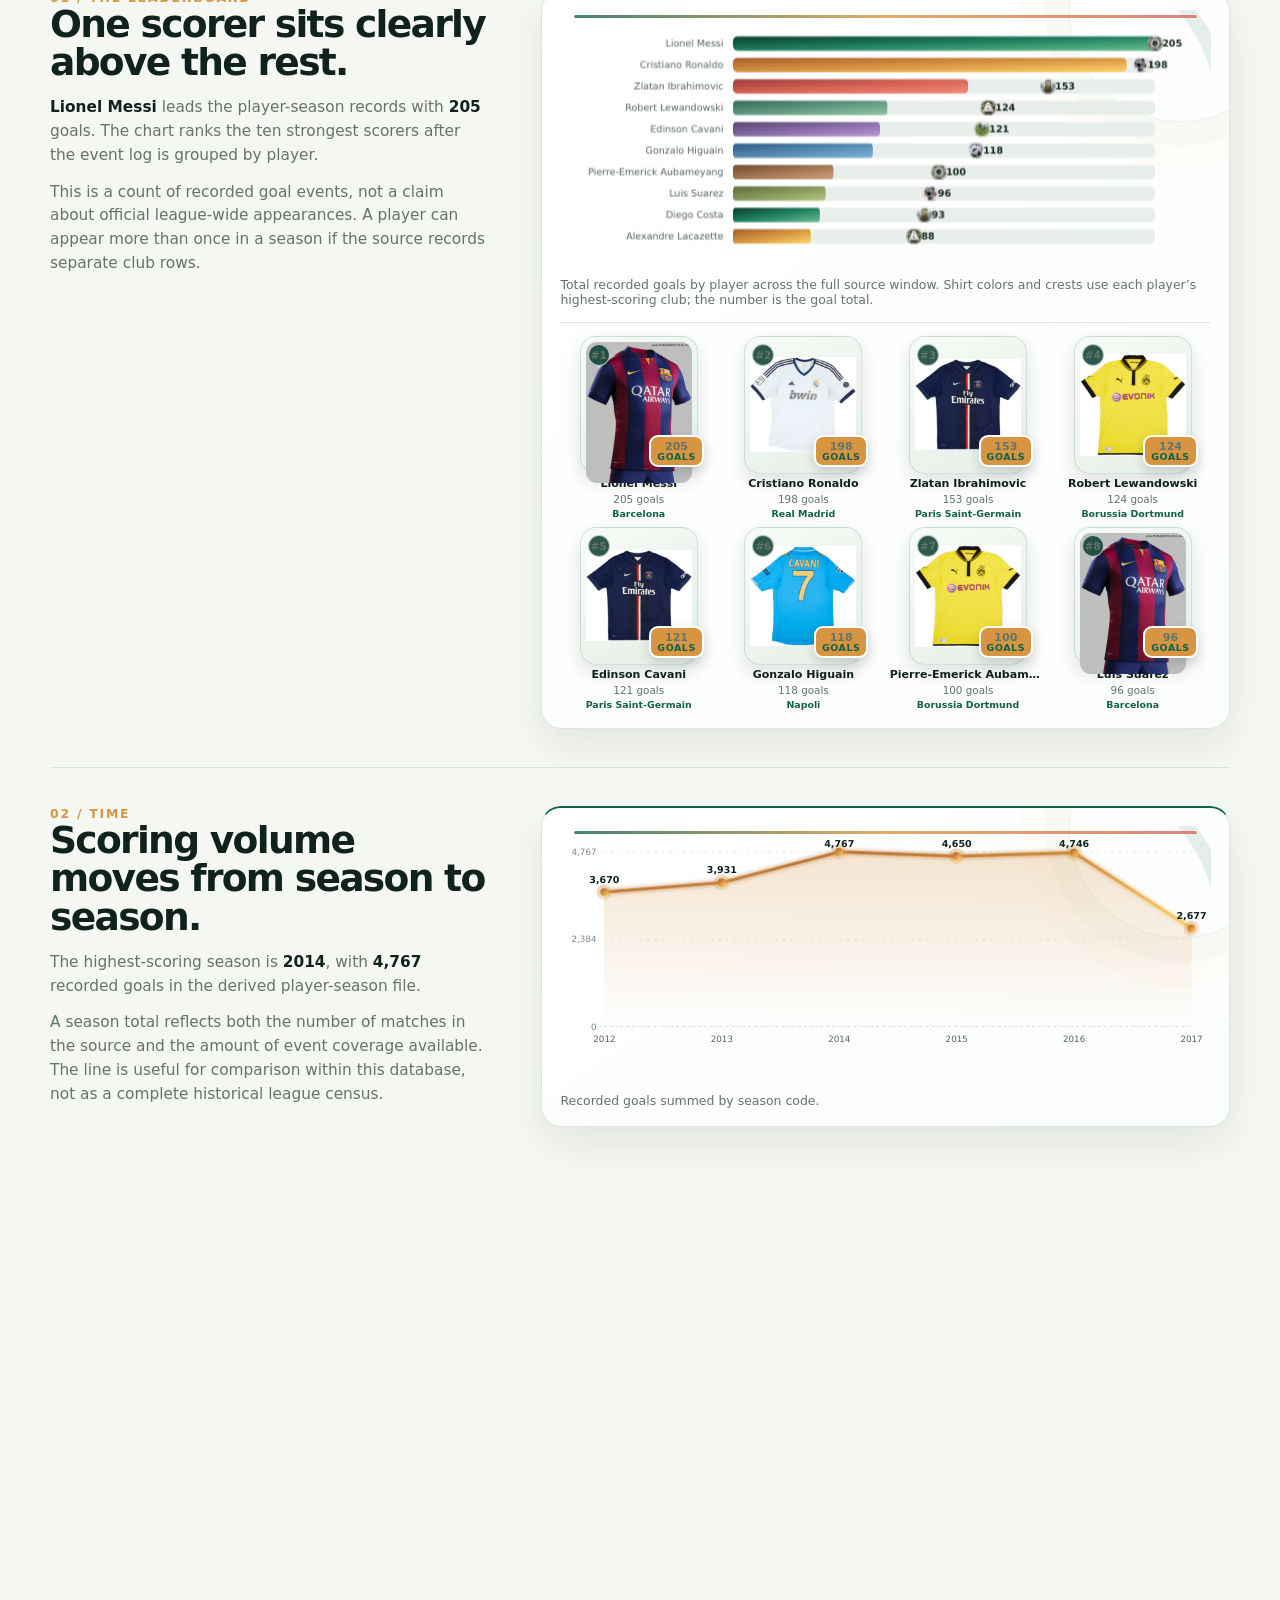
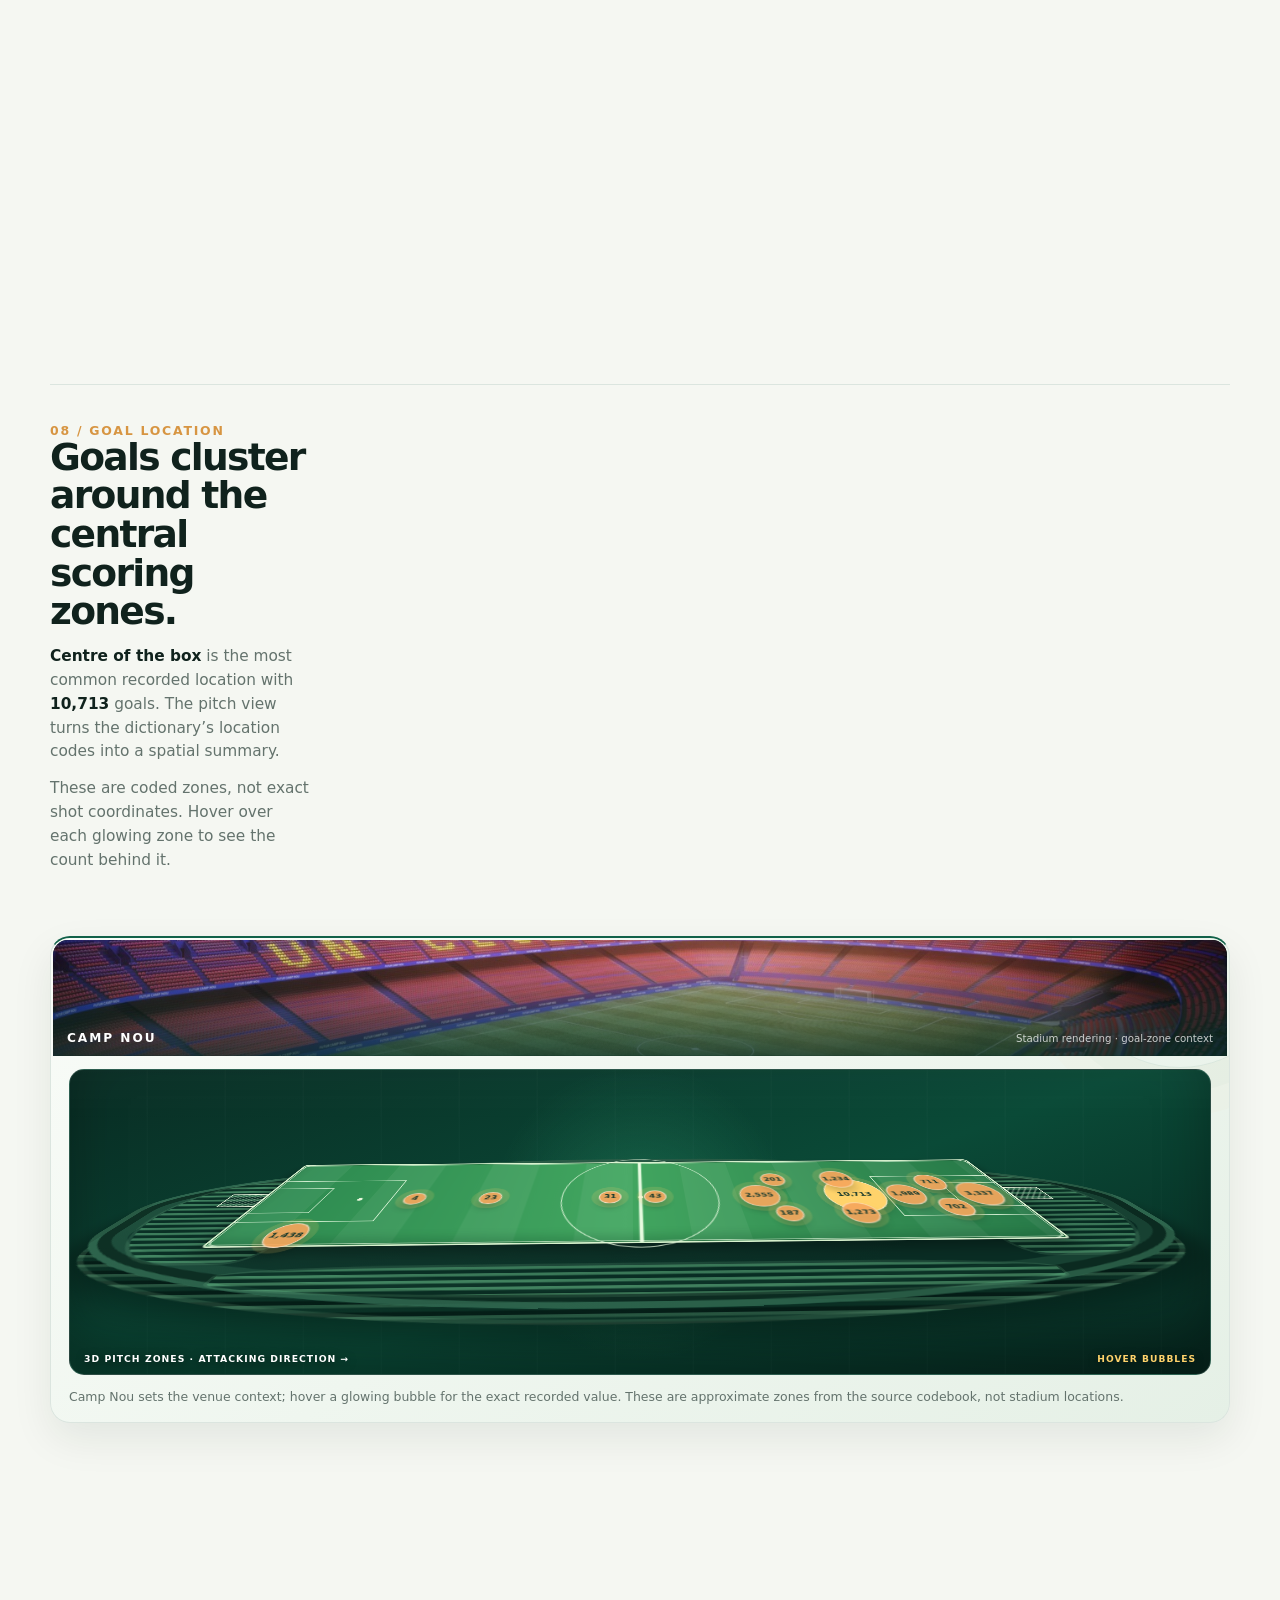
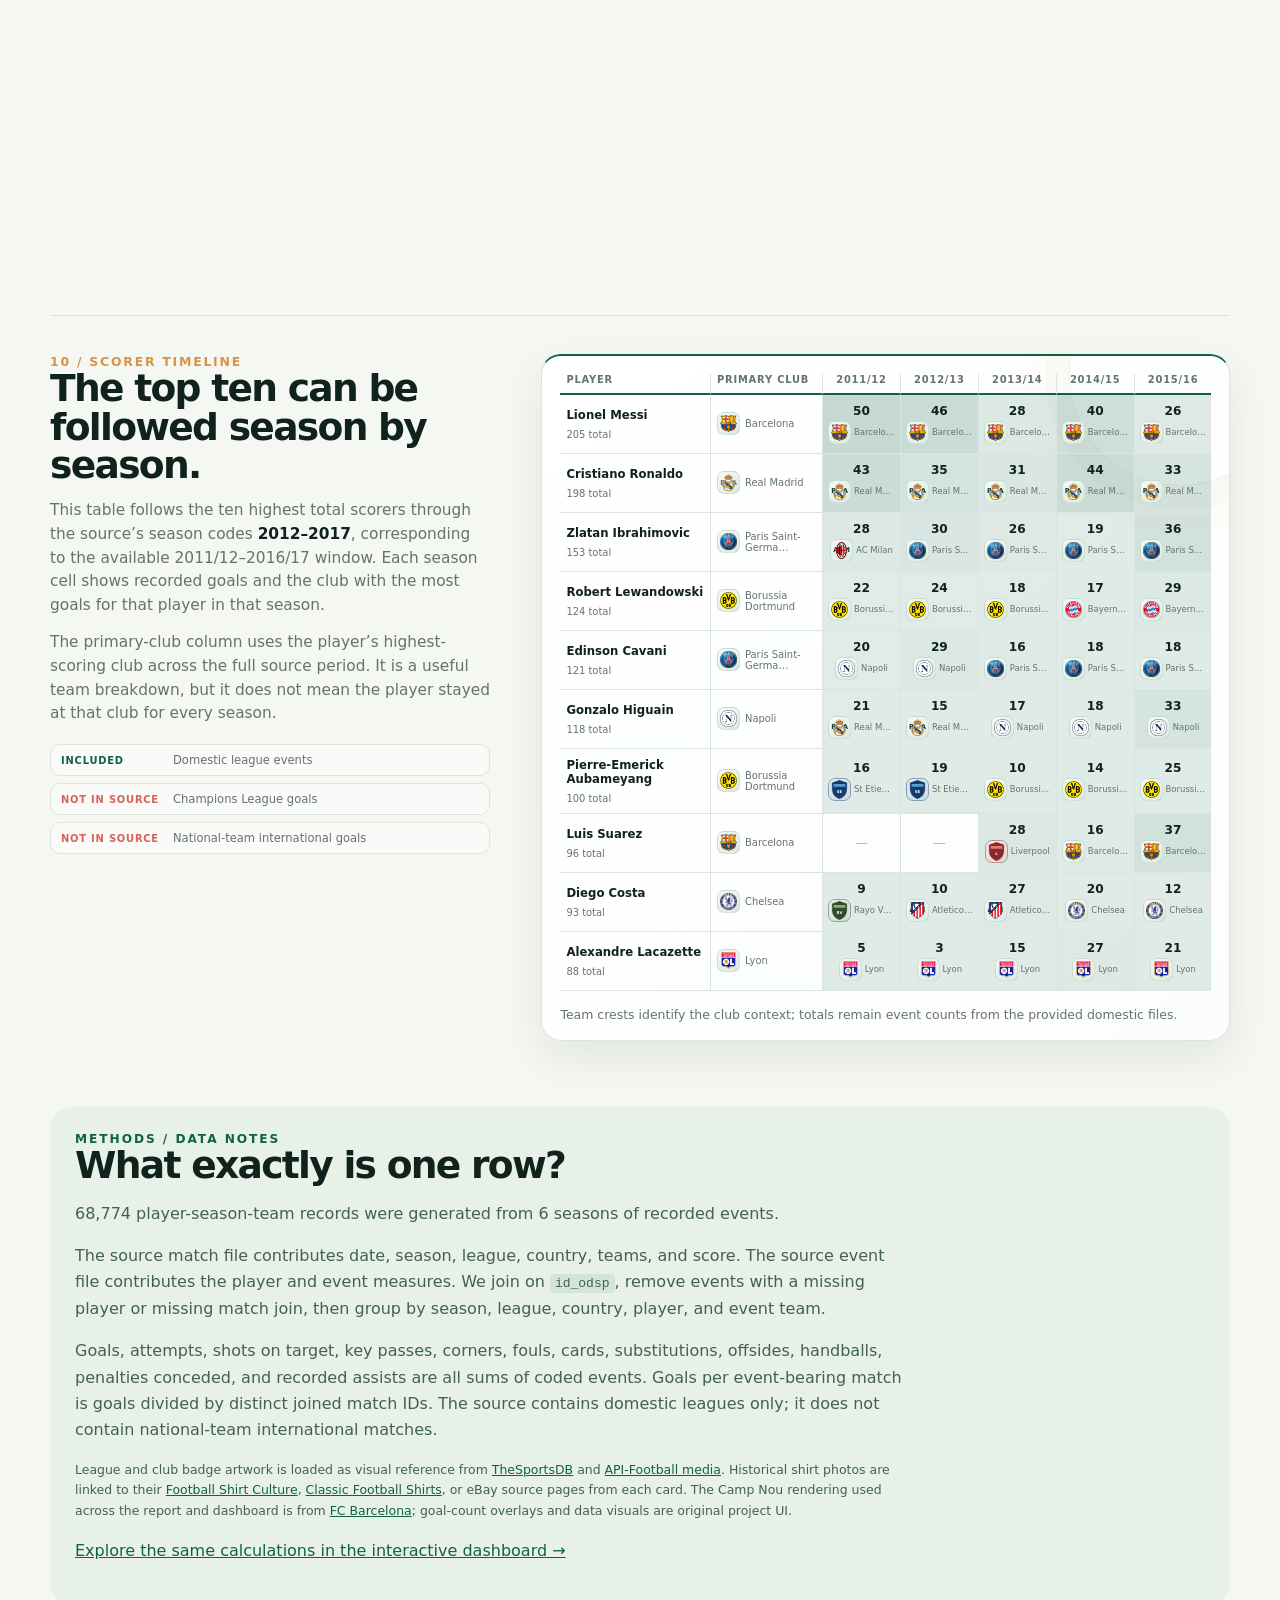
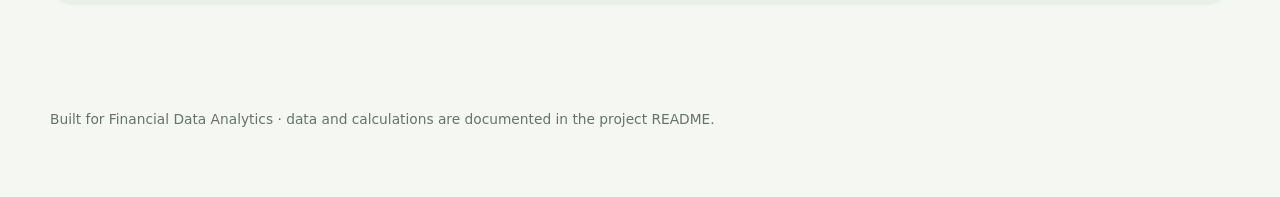
==== commit d2f5dbc7: "Replace hero clock with interactive pitch" ====
--- a/index.html
+++ b/index.html
@@ -42,24 +42,26 @@
           <p class="byline">Prepared by Julian Pascu · source window: 2011–2017</p>
           <div class="hero-meta"><span>⚡ MATCHDAY INTELLIGENCE</span><span>5 LEAGUES</span><span>68K+ PLAYER RECORDS</span><span>HOVER TO EXPLORE</span></div>
         </div>
-        <aside class="hero-matchcard" aria-label="Report matchday snapshot">
-          <div class="hero-matchcard-head"><span>MATCHDAY CLOCK / REPORT 01</span><span class="hero-live"><i></i> <span id="match-clock-status">READY FOR KICK-OFF</span></span></div>
-          <div class="match-clock-shell">
-            <div class="match-clock-topline"><span>LIVE MATCH TIME</span><strong id="match-clock-phase">PRE-MATCH</strong></div>
-            <div class="match-clock-display" id="match-clock" aria-live="polite">00:00</div>
-            <div class="match-clock-context"><span>KICK-OFF</span><i></i><span>HALF-TIME 45:00</span><i></i><span>FULL-TIME 90:00</span></div>
-            <div class="match-clock-progress" aria-hidden="true"><span id="match-clock-progress"></span></div>
-            <div class="match-clock-controls">
-              <button class="match-clock-toggle" id="match-clock-toggle" type="button"><span aria-hidden="true">▶</span> START CLOCK</button>
-              <button class="match-clock-reset" id="match-clock-reset" type="button">RESET</button>
+        <aside class="hero-matchcard hero-playboard" aria-label="Interactive matchday pitch">
+          <div class="hero-matchcard-head"><span>TACTICAL DATA BOARD / 01</span><span class="hero-live"><i></i> <span id="hero-pitch-status">READY TO PLAY</span></span></div>
+          <div class="hero-pitch-board" id="hero-interactive-pitch" role="group" aria-label="Interactive matchday pitch. Drag the soccer ball to explore recorded goal zones.">
+            <div class="hero-pitch-lines" aria-hidden="true">
+              <span class="hero-pitch-halfway"></span><span class="hero-pitch-circle"></span><span class="hero-pitch-center-dot"></span>
+              <span class="hero-pitch-box hero-pitch-box-left"></span><span class="hero-pitch-box hero-pitch-box-right"></span>
+              <span class="hero-pitch-goal hero-pitch-goal-left"></span><span class="hero-pitch-goal hero-pitch-goal-right"></span>
             </div>
+            <span class="hero-zone-label hero-zone-build">BUILD-UP</span><span class="hero-zone-label hero-zone-create">CREATE</span><span class="hero-zone-label hero-zone-finish">FINISH</span>
+            <span class="hero-pitch-direction">ATTACKING DIRECTION →</span>
+            <button class="hero-drag-ball" id="hero-drag-ball" type="button" role="slider" aria-valuemin="7" aria-valuemax="93" aria-valuenow="50" aria-label="Soccer ball. Drag it or use the arrow keys to move it across the pitch."><span aria-hidden="true">⚽</span></button>
+            <span class="hero-pitch-prompt" id="hero-pitch-prompt">DRAG TO SCOUT</span>
           </div>
+          <div class="hero-pitch-guide"><span>DRAG OR USE ARROW KEYS</span><strong id="hero-pitch-zone">CENTRE OF THE BOX</strong></div>
           <div class="hero-match-stats">
             <div><span>DATA WINDOW</span><strong>2011–2017</strong></div>
-            <div><span>GOALS LOGGED</span><strong id="hero-goals-total">—</strong></div>
+            <div><span>GOALS IN ZONE</span><strong id="hero-pitch-goals">—</strong></div>
             <div><span>TOP SCORER</span><strong id="hero-top-scorer">—</strong></div>
           </div>
-          <div class="hero-pitch-line"><span>DOMESTIC EVENT LOG</span><strong>READ THE REPORT ↓</strong></div>
+          <div class="hero-pitch-line"><span>DOMESTIC EVENT LOG</span><strong>MOVE THE BALL TO EXPLORE ↓</strong></div>
         </aside>
       </div>
       <div class="hero-topline">
--- a/assets/styles.css
+++ b/assets/styles.css
@@ -129,20 +129,34 @@
 .hero-match-stats strong { overflow: hidden; color: #fff; font-size: .8rem; text-overflow: ellipsis; white-space: nowrap; }
 .hero-pitch-line { padding-top: 0; border-top: 0; }
 .hero-pitch-line strong { color: #ffd36b; }
-.match-clock-shell { position: relative; z-index: 1; margin: 18px auto 16px; padding: 14px 18px 16px; border: 1px solid rgba(255,255,255,.14); border-radius: 9px; background: rgba(0,18,13,.28); }
-.match-clock-topline { display: flex; align-items: center; justify-content: space-between; gap: 12px; color: rgba(255,255,255,.5); font-size: .53rem; font-weight: 900; letter-spacing: .14em; }
-.match-clock-topline strong { color: #ffd36b; font-size: .56rem; letter-spacing: .12em; }
-.match-clock-display { margin: 9px 0 6px; color: #fff; font-family: "SFMono-Regular", Consolas, "Liberation Mono", monospace; font-size: clamp(4.6rem, 11vw, 7.3rem); font-weight: 800; line-height: .9; letter-spacing: -.12em; text-align: center; text-shadow: 0 0 28px rgba(255,211,107,.16); font-variant-numeric: tabular-nums; }
-.match-clock-display::first-letter { color: #ffd36b; }
-.match-clock-display.is-running { color: #ffd36b; }
-.match-clock-context { display: flex; align-items: center; justify-content: center; gap: 11px; color: rgba(255,255,255,.48); font-size: .5rem; font-weight: 850; letter-spacing: .1em; }
-.match-clock-context i { width: 3px; height: 3px; border-radius: 50%; background: rgba(255,255,255,.42); }
-.match-clock-progress { height: 3px; margin: 14px auto 16px; overflow: hidden; border-radius: 999px; background: rgba(255,255,255,.12); }
-.match-clock-progress span { display: block; width: 0; height: 100%; border-radius: inherit; background: linear-gradient(90deg, #42a67e, #ffd36b); transition: width .3s linear; }
-.match-clock-controls { display: flex; justify-content: center; gap: 8px; }
-.match-clock-controls button { min-height: 32px; padding: 8px 12px; border: 1px solid rgba(255,255,255,.2); border-radius: 5px; color: rgba(255,255,255,.78); background: rgba(255,255,255,.07); font-size: .57rem; font-weight: 900; letter-spacing: .1em; cursor: pointer; transition: background .18s ease, border-color .18s ease, color .18s ease, transform .18s ease; }
-.match-clock-controls button:hover, .match-clock-controls button:focus-visible { border-color: rgba(255,211,107,.7); color: #ffd36b; background: rgba(255,211,107,.12); outline: none; transform: translateY(-1px); }
-.match-clock-toggle { border-color: rgba(255,211,107,.48) !important; color: #ffd36b !important; background: rgba(255,211,107,.1) !important; }
+.hero-pitch-board { position: relative; z-index: 1; height: 292px; margin: 18px auto 10px; overflow: hidden; border: 1px solid rgba(255,255,255,.2); border-radius: 9px; background: repeating-linear-gradient(90deg, rgba(255,255,255,.035) 0 12.5%, rgba(0,0,0,.035) 12.5% 25%), linear-gradient(135deg, #116149, #0b4d3a 52%, #0a3a2c); box-shadow: inset 0 0 0 1px rgba(255,255,255,.05), inset 0 -25px 40px rgba(1,21,14,.22); cursor: crosshair; touch-action: none; }
+.hero-pitch-board::before, .hero-pitch-board::after { position: absolute; content: ''; pointer-events: none; }
+.hero-pitch-board::before { inset: 9px; border: 1px solid rgba(255,255,255,.58); border-radius: 3px; }
+.hero-pitch-board::after { right: 9px; bottom: 9px; left: 9px; height: 23%; background: linear-gradient(180deg, transparent, rgba(3,29,20,.15)); }
+.hero-pitch-lines { position: absolute; inset: 0; pointer-events: none; }
+.hero-pitch-lines span { position: absolute; pointer-events: none; }
+.hero-pitch-halfway { top: 9px; bottom: 9px; left: 50%; border-left: 1px solid rgba(255,255,255,.58); }
+.hero-pitch-circle { top: 50%; left: 50%; width: 92px; height: 92px; border: 1px solid rgba(255,255,255,.58); border-radius: 50%; transform: translate(-50%, -50%); }
+.hero-pitch-center-dot { top: 50%; left: 50%; width: 5px; height: 5px; border-radius: 50%; background: rgba(255,255,255,.76); transform: translate(-50%, -50%); }
+.hero-pitch-box { top: 26%; width: 16%; height: 48%; border: 1px solid rgba(255,255,255,.58); }
+.hero-pitch-box-left { left: 9px; border-left: 0; }
+.hero-pitch-box-right { right: 9px; border-right: 0; }
+.hero-pitch-goal { top: 40%; width: 7px; height: 20%; border: 1px solid rgba(255,255,255,.75); background: rgba(255,255,255,.06); }
+.hero-pitch-goal-left { left: 3px; border-left: 0; }
+.hero-pitch-goal-right { right: 3px; border-right: 0; }
+.hero-zone-label { position: absolute; top: 17px; z-index: 1; color: rgba(255,255,255,.45); font-size: .5rem; font-weight: 900; letter-spacing: .14em; pointer-events: none; }
+.hero-zone-build { left: 25px; }
+.hero-zone-create { left: 50%; transform: translateX(-50%); }
+.hero-zone-finish { right: 25px; }
+.hero-pitch-direction { position: absolute; right: 17px; bottom: 17px; z-index: 1; color: rgba(255,255,255,.55); font-size: .48rem; font-weight: 900; letter-spacing: .12em; pointer-events: none; }
+.hero-drag-ball { position: absolute; top: 50%; left: 50%; z-index: 4; display: grid; place-items: center; width: 52px; height: 52px; padding: 0; border: 3px solid rgba(255,255,255,.88); border-radius: 50%; background: radial-gradient(circle at 31% 27%, #fff 0 5%, transparent 6%), radial-gradient(circle at 69% 33%, #121916 0 9%, transparent 10%), radial-gradient(circle at 42% 72%, #121916 0 8%, transparent 9%), radial-gradient(circle at 69% 73%, #121916 0 8%, transparent 9%), #f7faf5; box-shadow: 0 0 0 7px rgba(255,211,107,.14), 0 10px 18px rgba(1,20,14,.34); color: transparent; cursor: grab; transform: translate(-50%, -50%) rotate(-8deg); transition: box-shadow .18s ease, filter .18s ease; touch-action: none; }
+.hero-drag-ball span { opacity: 0; }
+.hero-drag-ball:hover, .hero-drag-ball:focus-visible { filter: brightness(1.08); outline: none; box-shadow: 0 0 0 10px rgba(255,211,107,.22), 0 13px 22px rgba(1,20,14,.42); }
+.hero-pitch-board.is-dragging .hero-drag-ball { cursor: grabbing; filter: brightness(1.1); box-shadow: 0 0 0 12px rgba(255,211,107,.28), 0 15px 24px rgba(1,20,14,.45); }
+.hero-pitch-board.is-active .hero-pitch-prompt { color: #ffd36b; }
+.hero-pitch-prompt { position: absolute; bottom: 17px; left: 17px; z-index: 1; color: rgba(255,255,255,.55); font-size: .5rem; font-weight: 900; letter-spacing: .12em; pointer-events: none; transition: color .18s ease; }
+.hero-pitch-guide { display: flex; align-items: center; justify-content: space-between; gap: 10px; margin: 0 0 16px; color: rgba(255,255,255,.48); font-size: .5rem; font-weight: 900; letter-spacing: .13em; }
+.hero-pitch-guide strong { overflow: hidden; color: #ffd36b; font-size: .58rem; text-overflow: ellipsis; white-space: nowrap; }
 .hero-topline { max-width: none; margin-top: clamp(30px, 4vw, 48px); }
 .hero-player-card { background: rgba(2,24,18,.54); border-radius: 9px; }
 .hero-player-card:hover, .hero-player-card:focus-visible { box-shadow: 0 10px 24px rgba(1,17,12,.24); }
@@ -563,9 +577,9 @@
   .hero-broadcast-strip > span:nth-child(2) { justify-self: end; }
   .hero-broadcast-ticker { grid-template-columns: auto minmax(0, 1fr); }
   .hero-ticker-status { display: none; }
-  .match-clock-context { display: grid; grid-template-columns: repeat(3, 1fr); gap: 5px; }
-  .match-clock-context i { display: none; }
-  .match-clock-context span { text-align: center; }
+  .hero-pitch-board { height: 258px; }
+  .hero-pitch-guide { display: grid; gap: 4px; }
+  .hero-pitch-guide strong { max-width: 100%; }
   .hero-match-stats { gap: 6px; }
   .hero-match-stats div + div { padding-left: 7px; }
   .hero-match-stats span { font-size: .46rem; letter-spacing: .08em; }
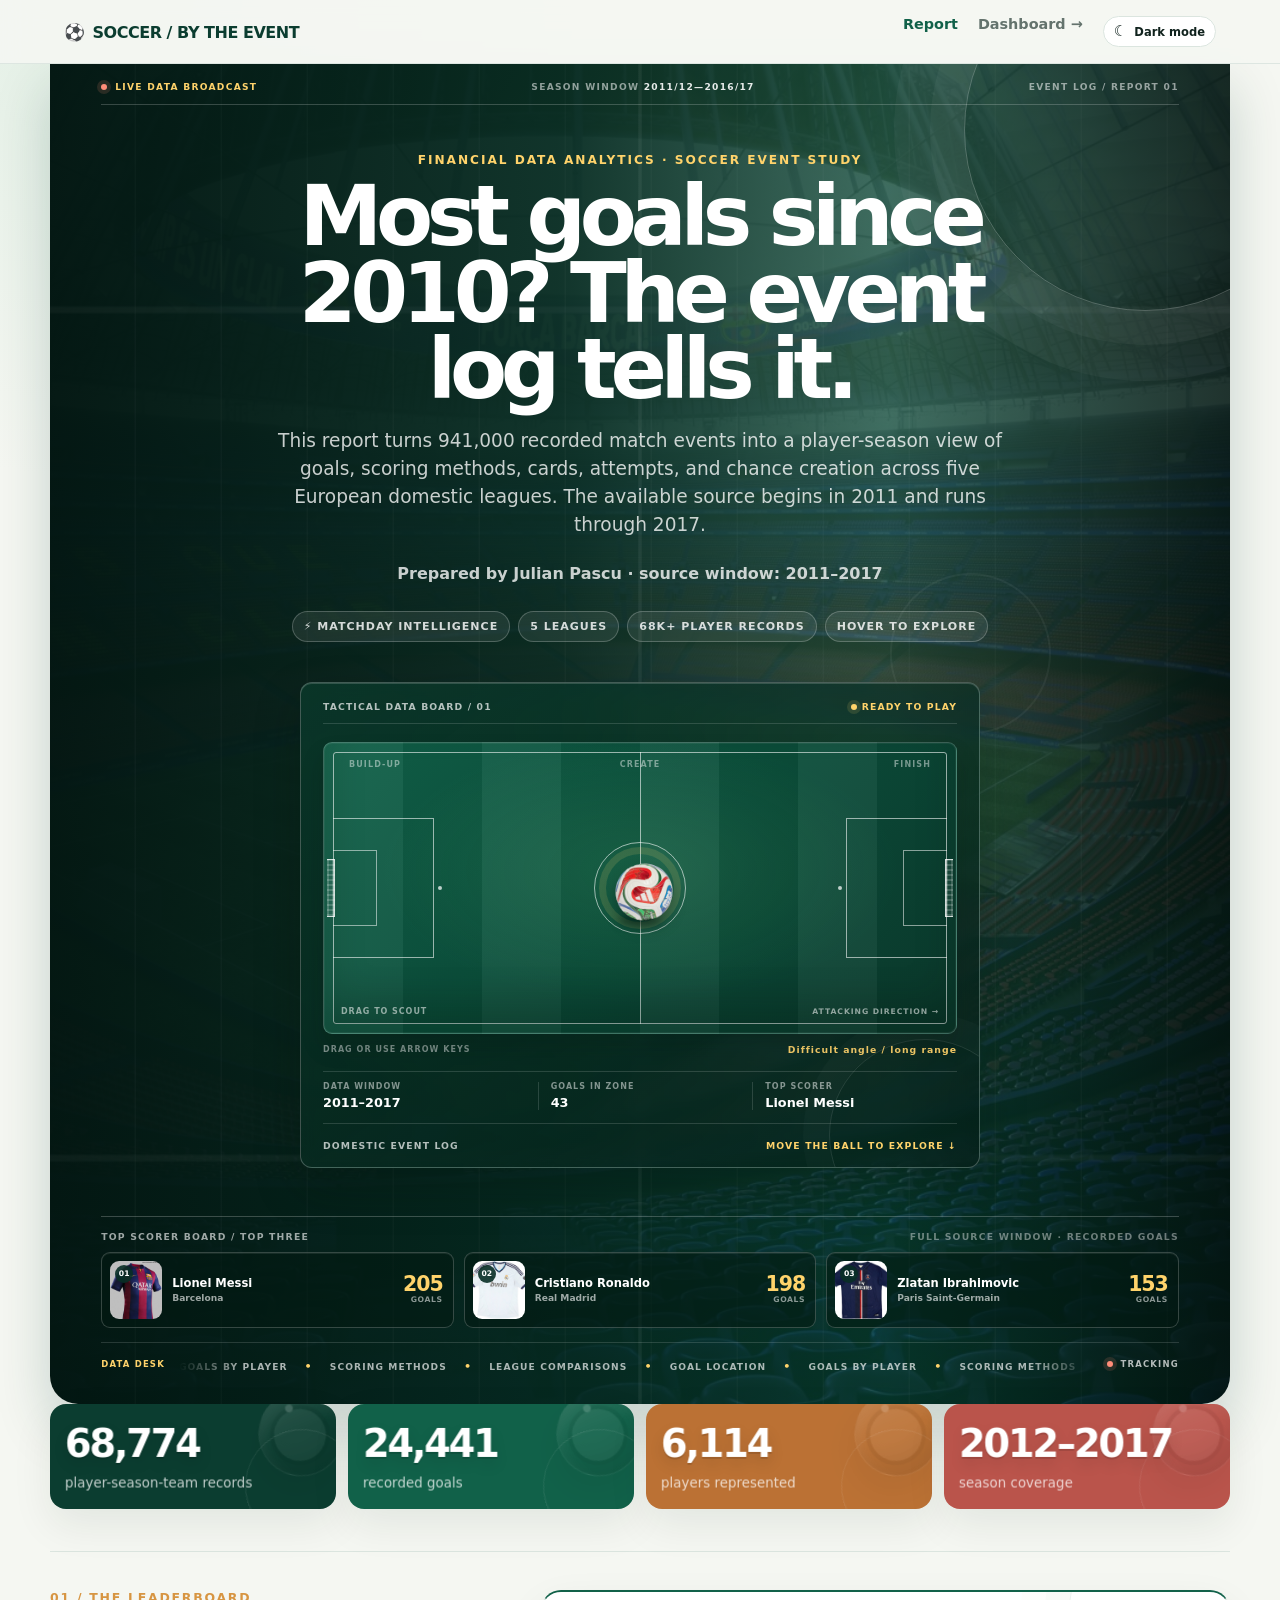
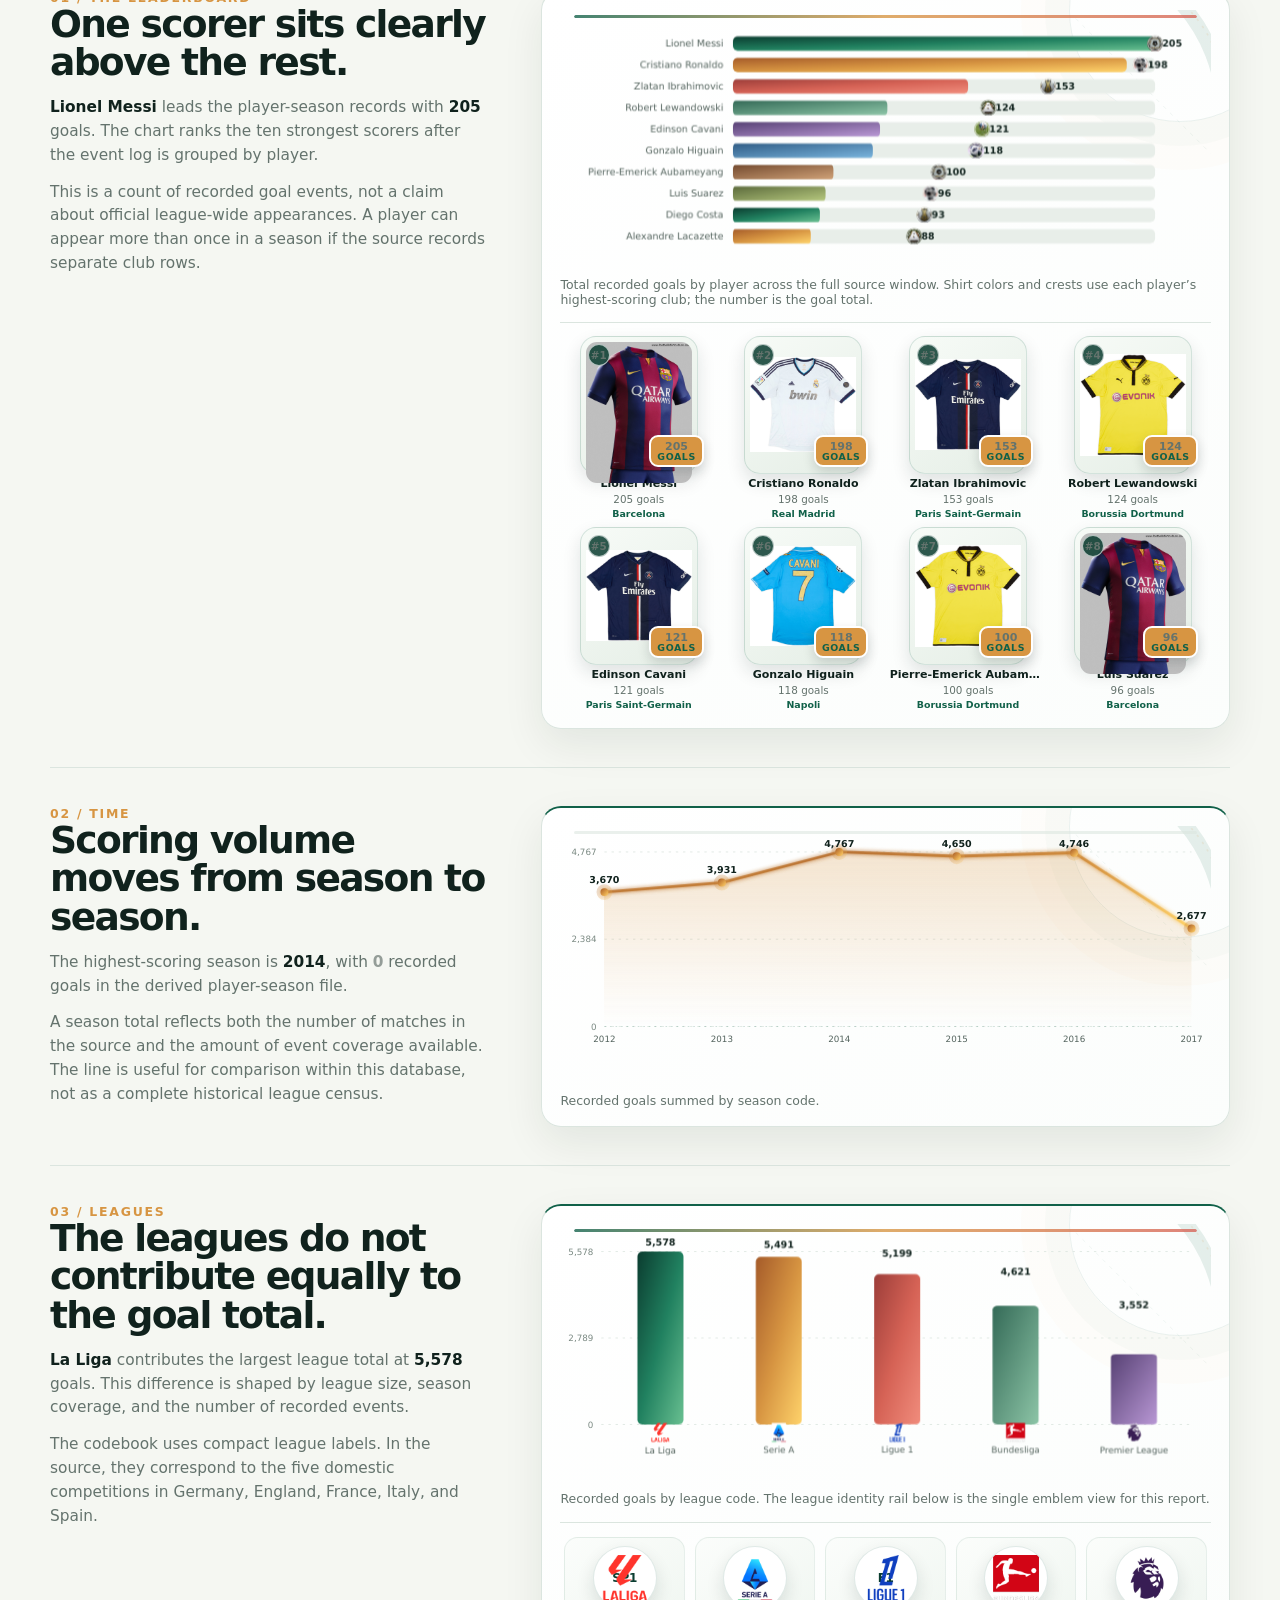
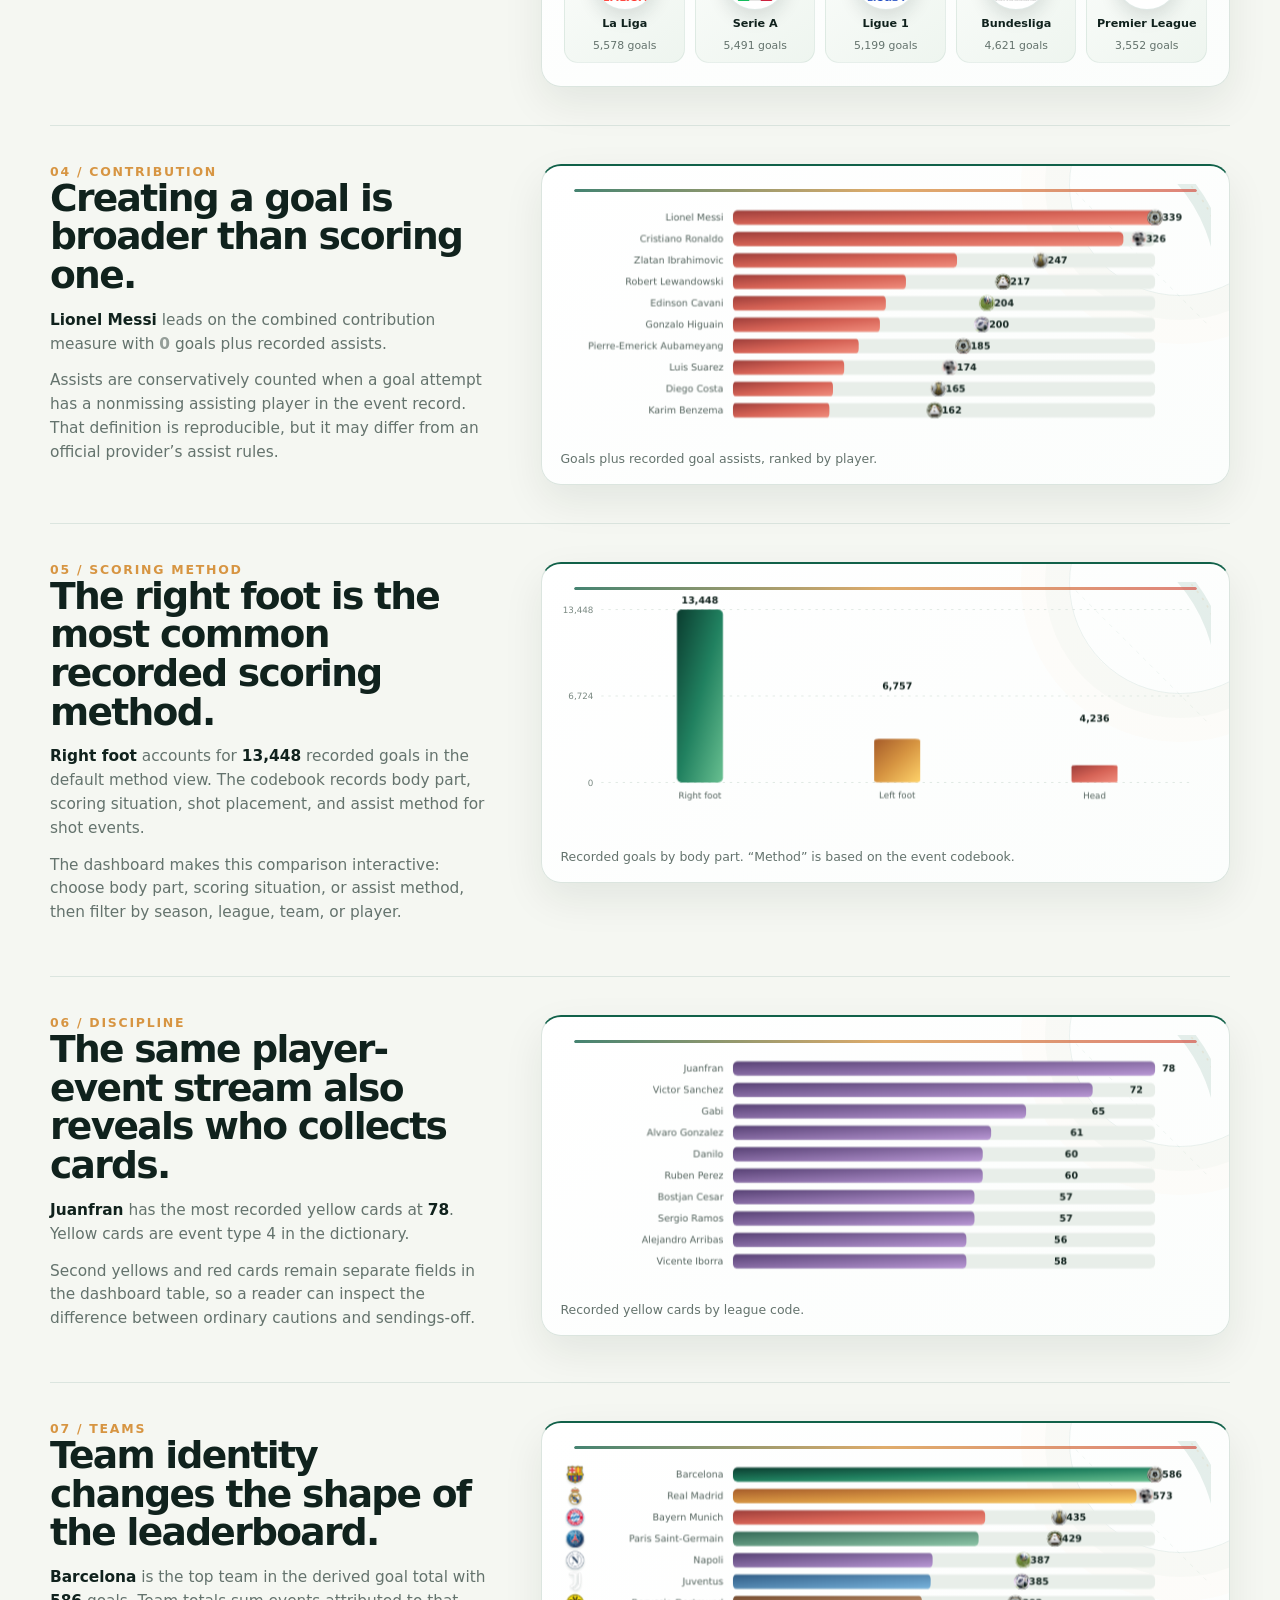
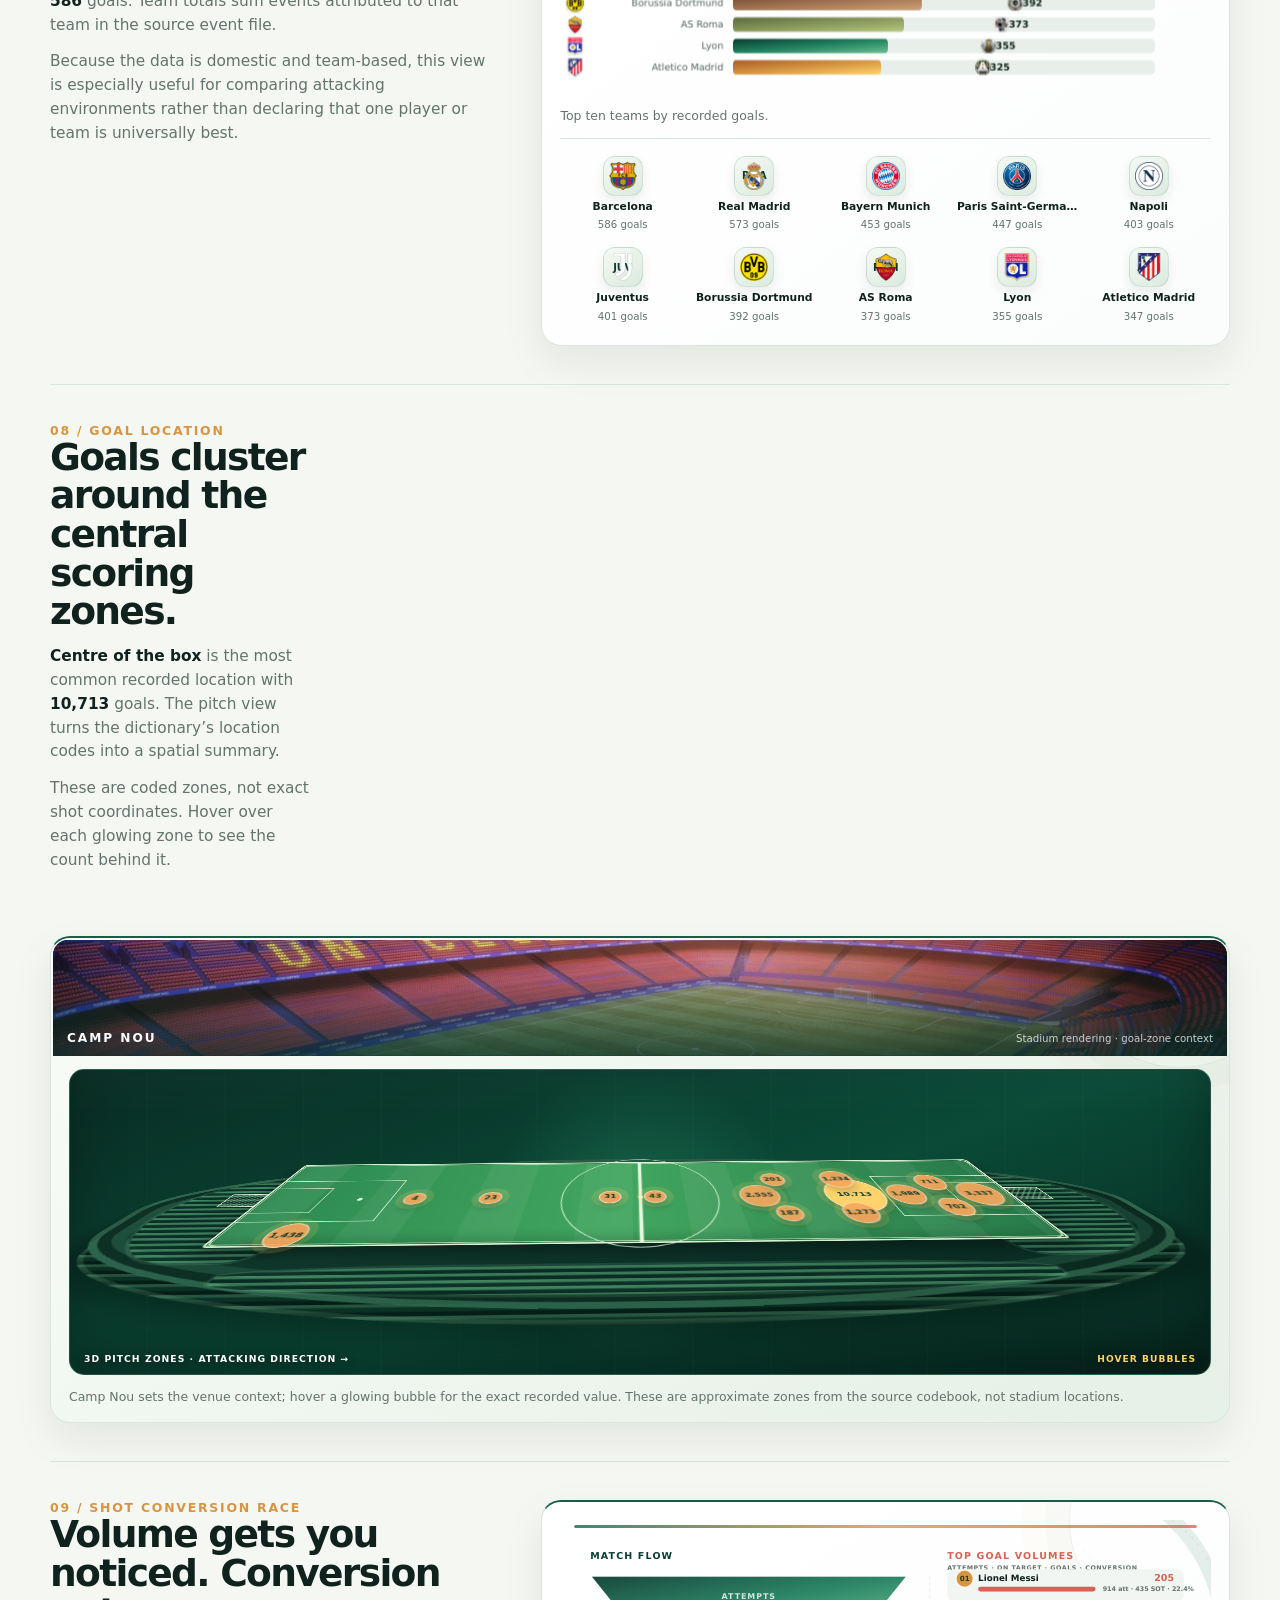
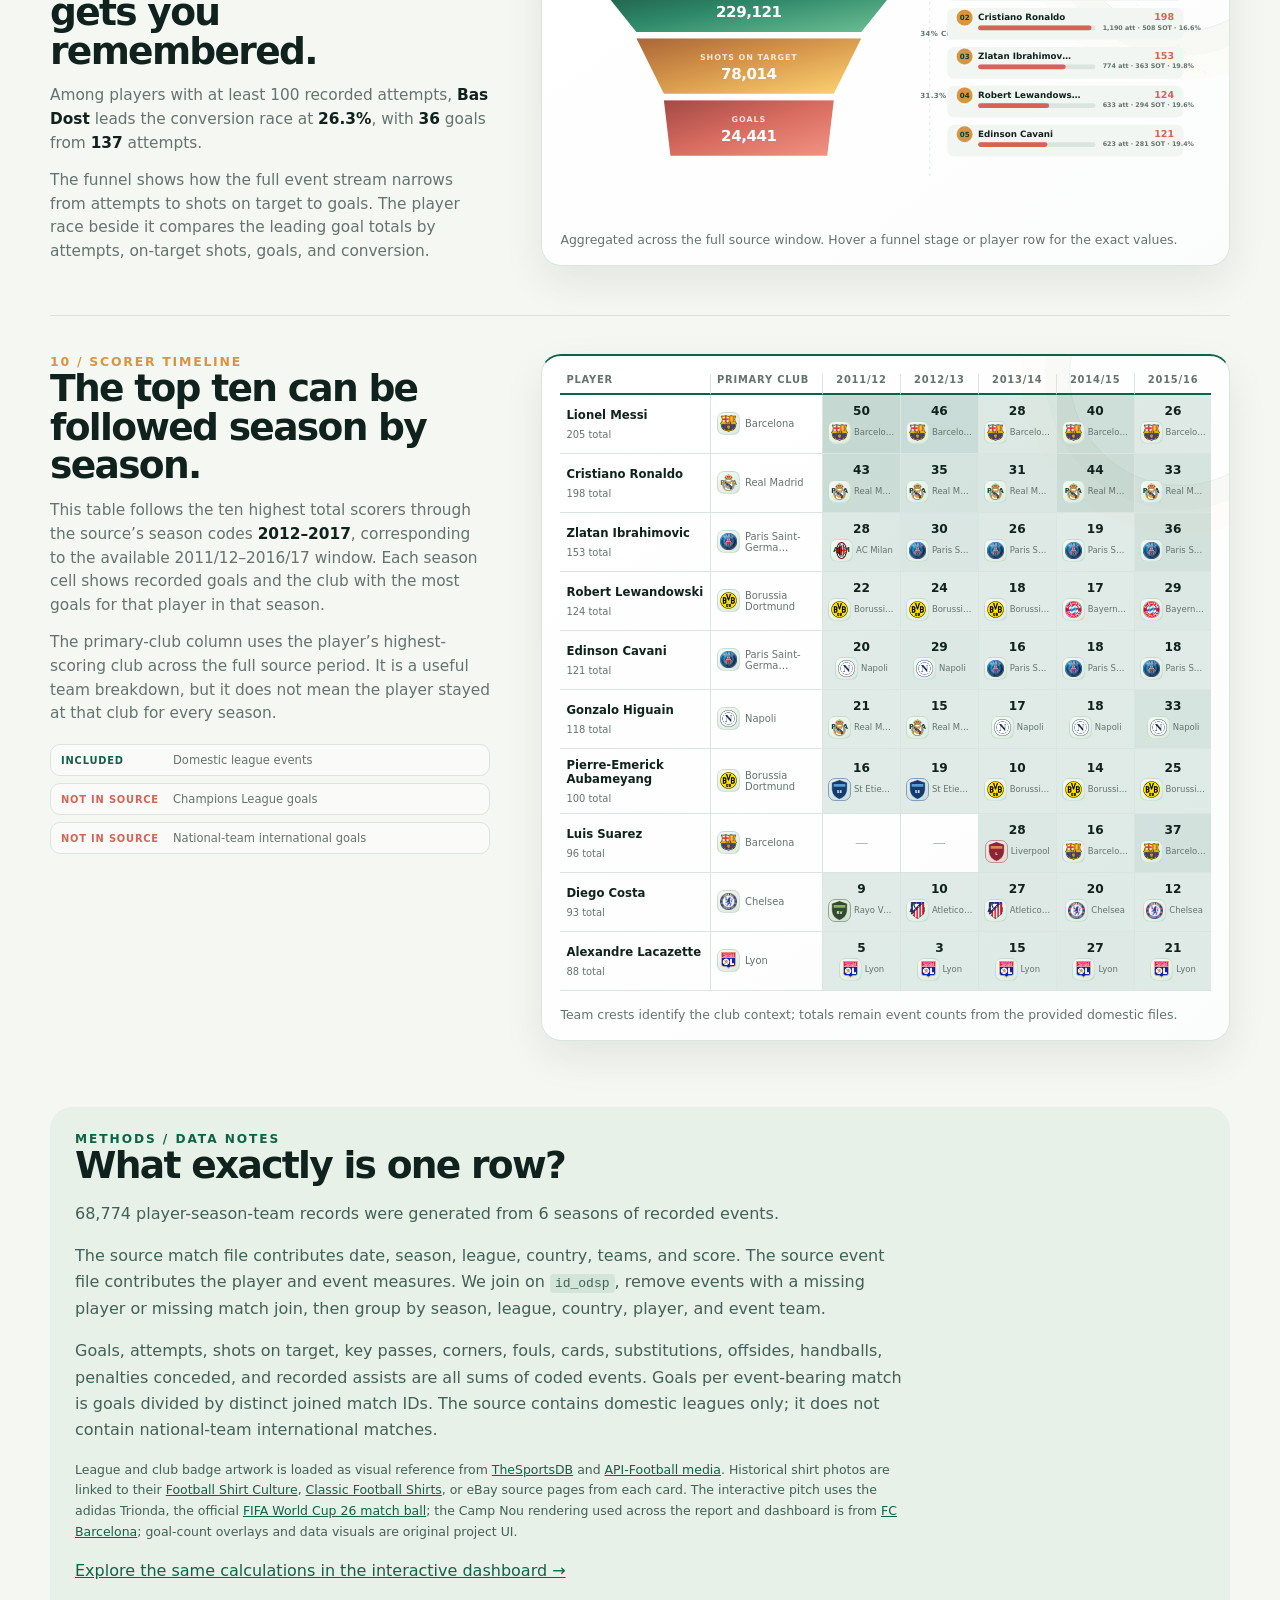
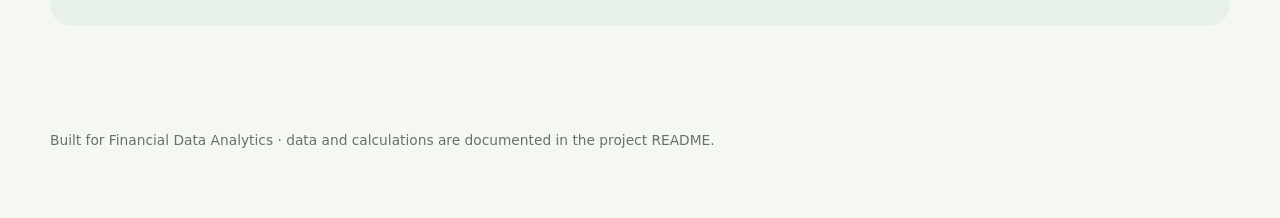
==== commit ecbedb52: "Use authentic 2026 World Cup ball" ====
--- a/index.html
+++ b/index.html
@@ -48,11 +48,12 @@
             <div class="hero-pitch-lines" aria-hidden="true">
               <span class="hero-pitch-halfway"></span><span class="hero-pitch-circle"></span><span class="hero-pitch-center-dot"></span>
               <span class="hero-pitch-box hero-pitch-box-left"></span><span class="hero-pitch-box hero-pitch-box-right"></span>
+              <span class="hero-pitch-six hero-pitch-six-left"></span><span class="hero-pitch-six hero-pitch-six-right"></span><span class="hero-pitch-spot hero-pitch-spot-left"></span><span class="hero-pitch-spot hero-pitch-spot-right"></span>
               <span class="hero-pitch-goal hero-pitch-goal-left"></span><span class="hero-pitch-goal hero-pitch-goal-right"></span>
             </div>
             <span class="hero-zone-label hero-zone-build">BUILD-UP</span><span class="hero-zone-label hero-zone-create">CREATE</span><span class="hero-zone-label hero-zone-finish">FINISH</span>
             <span class="hero-pitch-direction">ATTACKING DIRECTION →</span>
-            <button class="hero-drag-ball" id="hero-drag-ball" type="button" role="slider" aria-valuemin="7" aria-valuemax="93" aria-valuenow="50" aria-label="Soccer ball. Drag it or use the arrow keys to move it across the pitch."><span aria-hidden="true">⚽</span></button>
+            <button class="hero-drag-ball" id="hero-drag-ball" type="button" role="slider" aria-valuemin="7" aria-valuemax="93" aria-valuenow="50" aria-label="2026 FIFA World Cup Trionda soccer ball. Drag it or use the arrow keys to move it across the pitch."><img src="assets/balls/fifa-2026-trionda.png" alt="" draggable="false"></button>
             <span class="hero-pitch-prompt" id="hero-pitch-prompt">DRAG TO SCOUT</span>
           </div>
           <div class="hero-pitch-guide"><span>DRAG OR USE ARROW KEYS</span><strong id="hero-pitch-zone">CENTRE OF THE BOX</strong></div>
@@ -162,7 +163,7 @@
         <p id="rows-note">Loading the derived row count…</p>
         <p>The source match file contributes date, season, league, country, teams, and score. The source event file contributes the player and event measures. We join on <code>id_odsp</code>, remove events with a missing player or missing match join, then group by season, league, country, player, and event team.</p>
         <p>Goals, attempts, shots on target, key passes, corners, fouls, cards, substitutions, offsides, handballs, penalties conceded, and recorded assists are all sums of coded events. Goals per event-bearing match is goals divided by distinct joined match IDs. The source contains domestic leagues only; it does not contain national-team international matches.</p>
-        <p class="asset-credit">League and club badge artwork is loaded as visual reference from <a href="https://www.thesportsdb.com/" target="_blank" rel="noreferrer">TheSportsDB</a> and <a href="https://www.api-football.com/" target="_blank" rel="noreferrer">API-Football media</a>. Historical shirt photos are linked to their <a href="https://www.footballshirtculture.com/" target="_blank" rel="noreferrer">Football Shirt Culture</a>, <a href="https://www.classicfootballshirts.co.uk/" target="_blank" rel="noreferrer">Classic Football Shirts</a>, or eBay source pages from each card. The Camp Nou rendering used across the report and dashboard is from <a href="https://www.fcbarcelona.com/en/club/news/3532388/barcelona-city-councils-government-commission-approves-first-phase-of-works-licence-for-restructure-of-camp-nou" target="_blank" rel="noreferrer">FC Barcelona</a>; goal-count overlays and data visuals are original project UI.</p>
+        <p class="asset-credit">League and club badge artwork is loaded as visual reference from <a href="https://www.thesportsdb.com/" target="_blank" rel="noreferrer">TheSportsDB</a> and <a href="https://www.api-football.com/" target="_blank" rel="noreferrer">API-Football media</a>. Historical shirt photos are linked to their <a href="https://www.footballshirtculture.com/" target="_blank" rel="noreferrer">Football Shirt Culture</a>, <a href="https://www.classicfootballshirts.co.uk/" target="_blank" rel="noreferrer">Classic Football Shirts</a>, or eBay source pages from each card. The interactive pitch uses the adidas Trionda, the official <a href="https://www.fifa.com/en/tournaments/mens/worldcup/canadamexicousa2026/articles/official-match-ball-trionda" target="_blank" rel="noreferrer">FIFA World Cup 26 match ball</a>; the Camp Nou rendering used across the report and dashboard is from <a href="https://www.fcbarcelona.com/en/club/news/3532388/barcelona-city-councils-government-commission-approves-first-phase-of-works-licence-for-restructure-of-camp-nou" target="_blank" rel="noreferrer">FC Barcelona</a>; goal-count overlays and data visuals are original project UI.</p>
         <p><a href="dashboard.html">Explore the same calculations in the interactive dashboard →</a></p>
       </section>
     </section>
--- a/assets/styles.css
+++ b/assets/styles.css
@@ -129,7 +129,7 @@
 .hero-match-stats strong { overflow: hidden; color: #fff; font-size: .8rem; text-overflow: ellipsis; white-space: nowrap; }
 .hero-pitch-line { padding-top: 0; border-top: 0; }
 .hero-pitch-line strong { color: #ffd36b; }
-.hero-pitch-board { position: relative; z-index: 1; height: 292px; margin: 18px auto 10px; overflow: hidden; border: 1px solid rgba(255,255,255,.2); border-radius: 9px; background: repeating-linear-gradient(90deg, rgba(255,255,255,.035) 0 12.5%, rgba(0,0,0,.035) 12.5% 25%), linear-gradient(135deg, #116149, #0b4d3a 52%, #0a3a2c); box-shadow: inset 0 0 0 1px rgba(255,255,255,.05), inset 0 -25px 40px rgba(1,21,14,.22); cursor: crosshair; touch-action: none; }
+.hero-pitch-board { position: relative; z-index: 1; height: 292px; margin: 18px auto 10px; overflow: hidden; border: 1px solid rgba(255,255,255,.2); border-radius: 9px; background: repeating-linear-gradient(90deg, rgba(255,255,255,.045) 0 12.5%, rgba(0,0,0,.045) 12.5% 25%), radial-gradient(ellipse at 50% 44%, rgba(92,190,122,.16), transparent 58%), linear-gradient(135deg, #116149, #0b4d3a 52%, #0a3a2c); box-shadow: inset 0 0 0 1px rgba(255,255,255,.05), inset 0 -25px 40px rgba(1,21,14,.22), 0 14px 22px rgba(1,20,14,.2); cursor: crosshair; touch-action: none; }
 .hero-pitch-board::before, .hero-pitch-board::after { position: absolute; content: ''; pointer-events: none; }
 .hero-pitch-board::before { inset: 9px; border: 1px solid rgba(255,255,255,.58); border-radius: 3px; }
 .hero-pitch-board::after { right: 9px; bottom: 9px; left: 9px; height: 23%; background: linear-gradient(180deg, transparent, rgba(3,29,20,.15)); }
@@ -141,7 +141,13 @@
 .hero-pitch-box { top: 26%; width: 16%; height: 48%; border: 1px solid rgba(255,255,255,.58); }
 .hero-pitch-box-left { left: 9px; border-left: 0; }
 .hero-pitch-box-right { right: 9px; border-right: 0; }
-.hero-pitch-goal { top: 40%; width: 7px; height: 20%; border: 1px solid rgba(255,255,255,.75); background: rgba(255,255,255,.06); }
+.hero-pitch-six { top: 37%; width: 7%; height: 26%; border: 1px solid rgba(255,255,255,.52); }
+.hero-pitch-six-left { left: 9px; border-left: 0; }
+.hero-pitch-six-right { right: 9px; border-right: 0; }
+.hero-pitch-spot { top: 50%; width: 4px; height: 4px; border-radius: 50%; background: rgba(255,255,255,.72); transform: translateY(-50%); }
+.hero-pitch-spot-left { left: 18%; }
+.hero-pitch-spot-right { right: 18%; }
+.hero-pitch-goal { top: 40%; width: 8px; height: 20%; border: 1px solid rgba(255,255,255,.75); background: repeating-linear-gradient(0deg, rgba(255,255,255,.18) 0 2px, transparent 2px 5px), repeating-linear-gradient(90deg, rgba(255,255,255,.18) 0 2px, transparent 2px 5px), rgba(255,255,255,.06); }
 .hero-pitch-goal-left { left: 3px; border-left: 0; }
 .hero-pitch-goal-right { right: 3px; border-right: 0; }
 .hero-zone-label { position: absolute; top: 17px; z-index: 1; color: rgba(255,255,255,.45); font-size: .5rem; font-weight: 900; letter-spacing: .14em; pointer-events: none; }
@@ -149,10 +155,13 @@
 .hero-zone-create { left: 50%; transform: translateX(-50%); }
 .hero-zone-finish { right: 25px; }
 .hero-pitch-direction { position: absolute; right: 17px; bottom: 17px; z-index: 1; color: rgba(255,255,255,.55); font-size: .48rem; font-weight: 900; letter-spacing: .12em; pointer-events: none; }
-.hero-drag-ball { position: absolute; top: 50%; left: 50%; z-index: 4; display: grid; place-items: center; width: 52px; height: 52px; padding: 0; border: 3px solid rgba(255,255,255,.88); border-radius: 50%; background: radial-gradient(circle at 31% 27%, #fff 0 5%, transparent 6%), radial-gradient(circle at 69% 33%, #121916 0 9%, transparent 10%), radial-gradient(circle at 42% 72%, #121916 0 8%, transparent 9%), radial-gradient(circle at 69% 73%, #121916 0 8%, transparent 9%), #f7faf5; box-shadow: 0 0 0 7px rgba(255,211,107,.14), 0 10px 18px rgba(1,20,14,.34); color: transparent; cursor: grab; transform: translate(-50%, -50%) rotate(-8deg); transition: box-shadow .18s ease, filter .18s ease; touch-action: none; }
-.hero-drag-ball span { opacity: 0; }
-.hero-drag-ball:hover, .hero-drag-ball:focus-visible { filter: brightness(1.08); outline: none; box-shadow: 0 0 0 10px rgba(255,211,107,.22), 0 13px 22px rgba(1,20,14,.42); }
-.hero-pitch-board.is-dragging .hero-drag-ball { cursor: grabbing; filter: brightness(1.1); box-shadow: 0 0 0 12px rgba(255,211,107,.28), 0 15px 24px rgba(1,20,14,.45); }
+.hero-drag-ball { position: absolute; top: 50%; left: 50%; z-index: 4; display: grid; place-items: center; width: 68px; height: 68px; padding: 0; border: 0; border-radius: 50%; background: transparent; box-shadow: 0 0 0 7px rgba(255,211,107,.14); color: transparent; cursor: grab; transform: translate(-50%, -50%); transition: box-shadow .18s ease, filter .18s ease; touch-action: none; }
+.hero-drag-ball::after { position: absolute; right: 12px; bottom: 2px; left: 12px; height: 9px; content: ''; border-radius: 50%; background: rgba(1,20,14,.5); filter: blur(4px); transform: translateY(5px); z-index: -1; }
+.hero-drag-ball img { display: block; width: 76px; height: 76px; object-fit: contain; filter: drop-shadow(0 8px 7px rgba(1,20,14,.36)); transition: transform .18s ease; user-select: none; }
+.hero-drag-ball:hover, .hero-drag-ball:focus-visible { filter: brightness(1.08); outline: none; box-shadow: 0 0 0 10px rgba(255,211,107,.22); }
+.hero-drag-ball:hover img, .hero-drag-ball:focus-visible img { transform: rotate(16deg) scale(1.06); }
+.hero-pitch-board.is-dragging .hero-drag-ball { cursor: grabbing; filter: brightness(1.1); box-shadow: 0 0 0 12px rgba(255,211,107,.28); }
+.hero-pitch-board.is-dragging .hero-drag-ball img { transform: rotate(32deg) scale(1.08); }
 .hero-pitch-board.is-active .hero-pitch-prompt { color: #ffd36b; }
 .hero-pitch-prompt { position: absolute; bottom: 17px; left: 17px; z-index: 1; color: rgba(255,255,255,.55); font-size: .5rem; font-weight: 900; letter-spacing: .12em; pointer-events: none; transition: color .18s ease; }
 .hero-pitch-guide { display: flex; align-items: center; justify-content: space-between; gap: 10px; margin: 0 0 16px; color: rgba(255,255,255,.48); font-size: .5rem; font-weight: 900; letter-spacing: .13em; }
